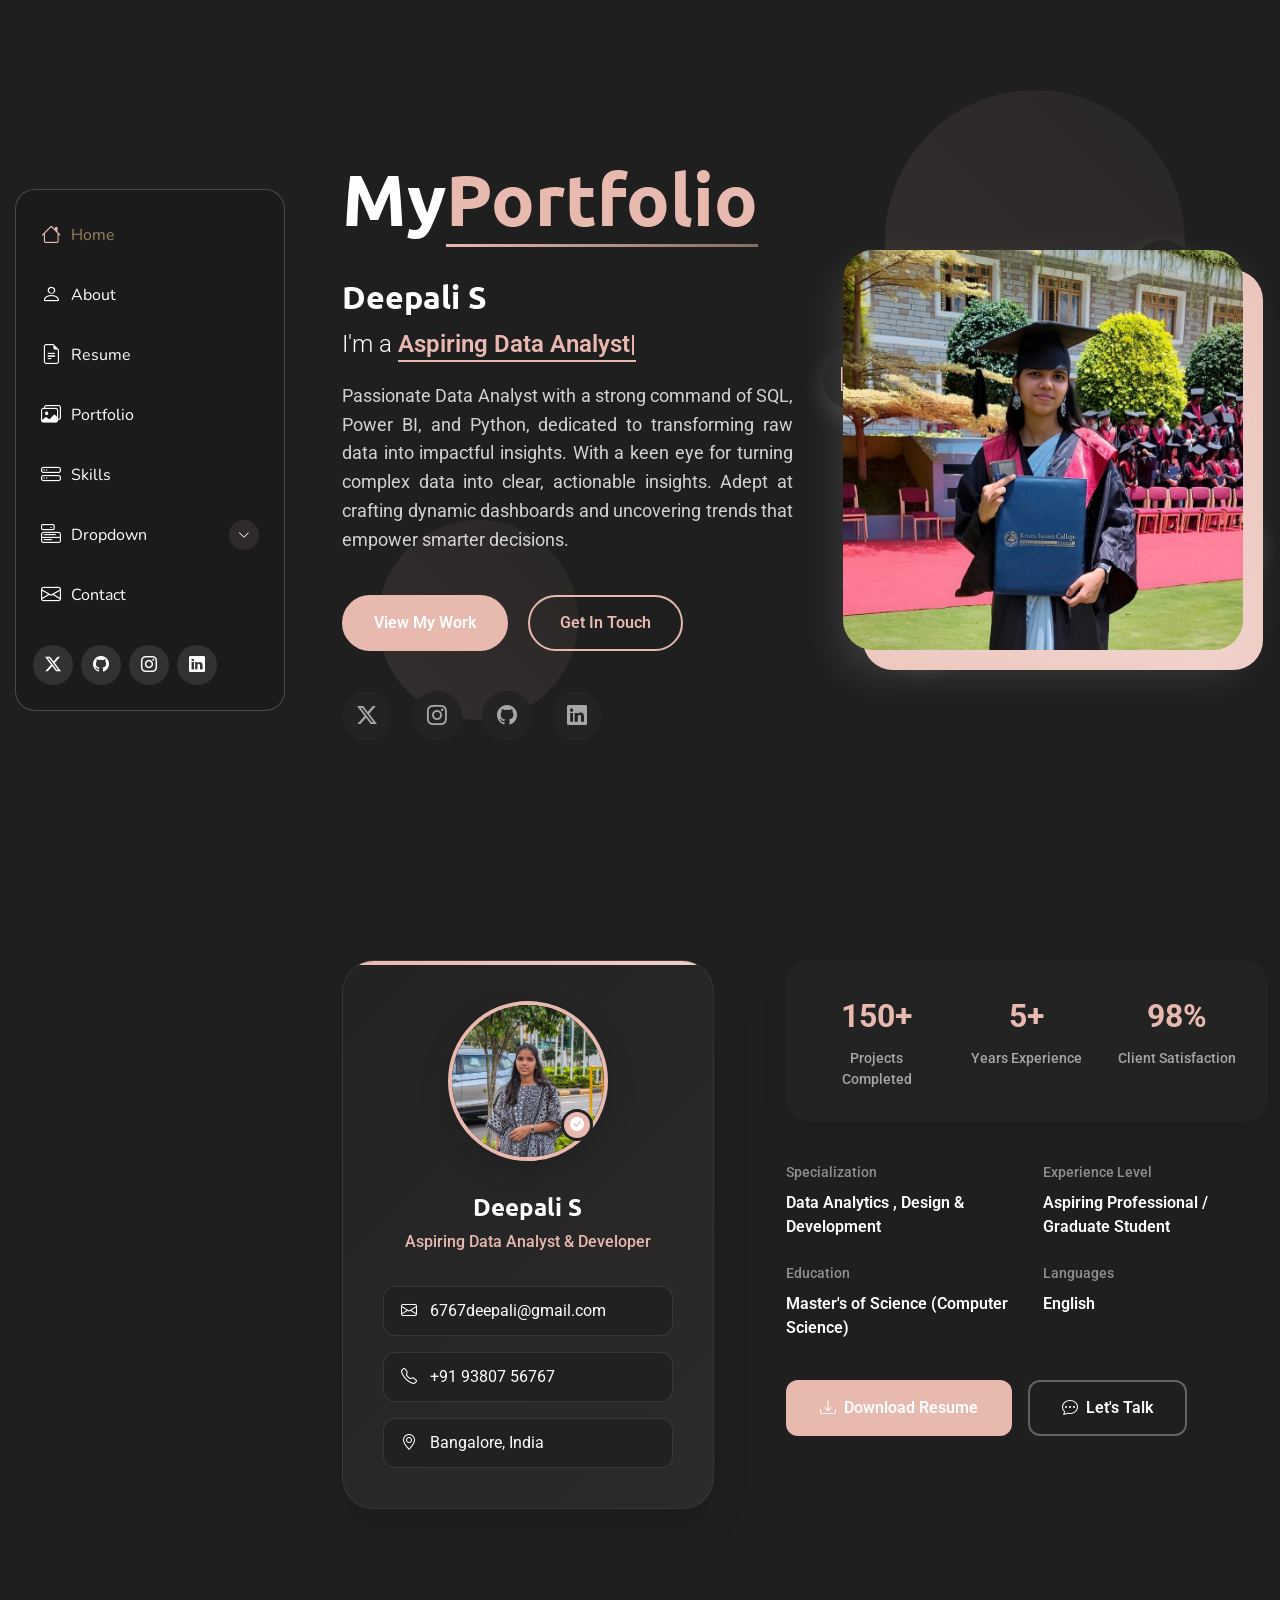
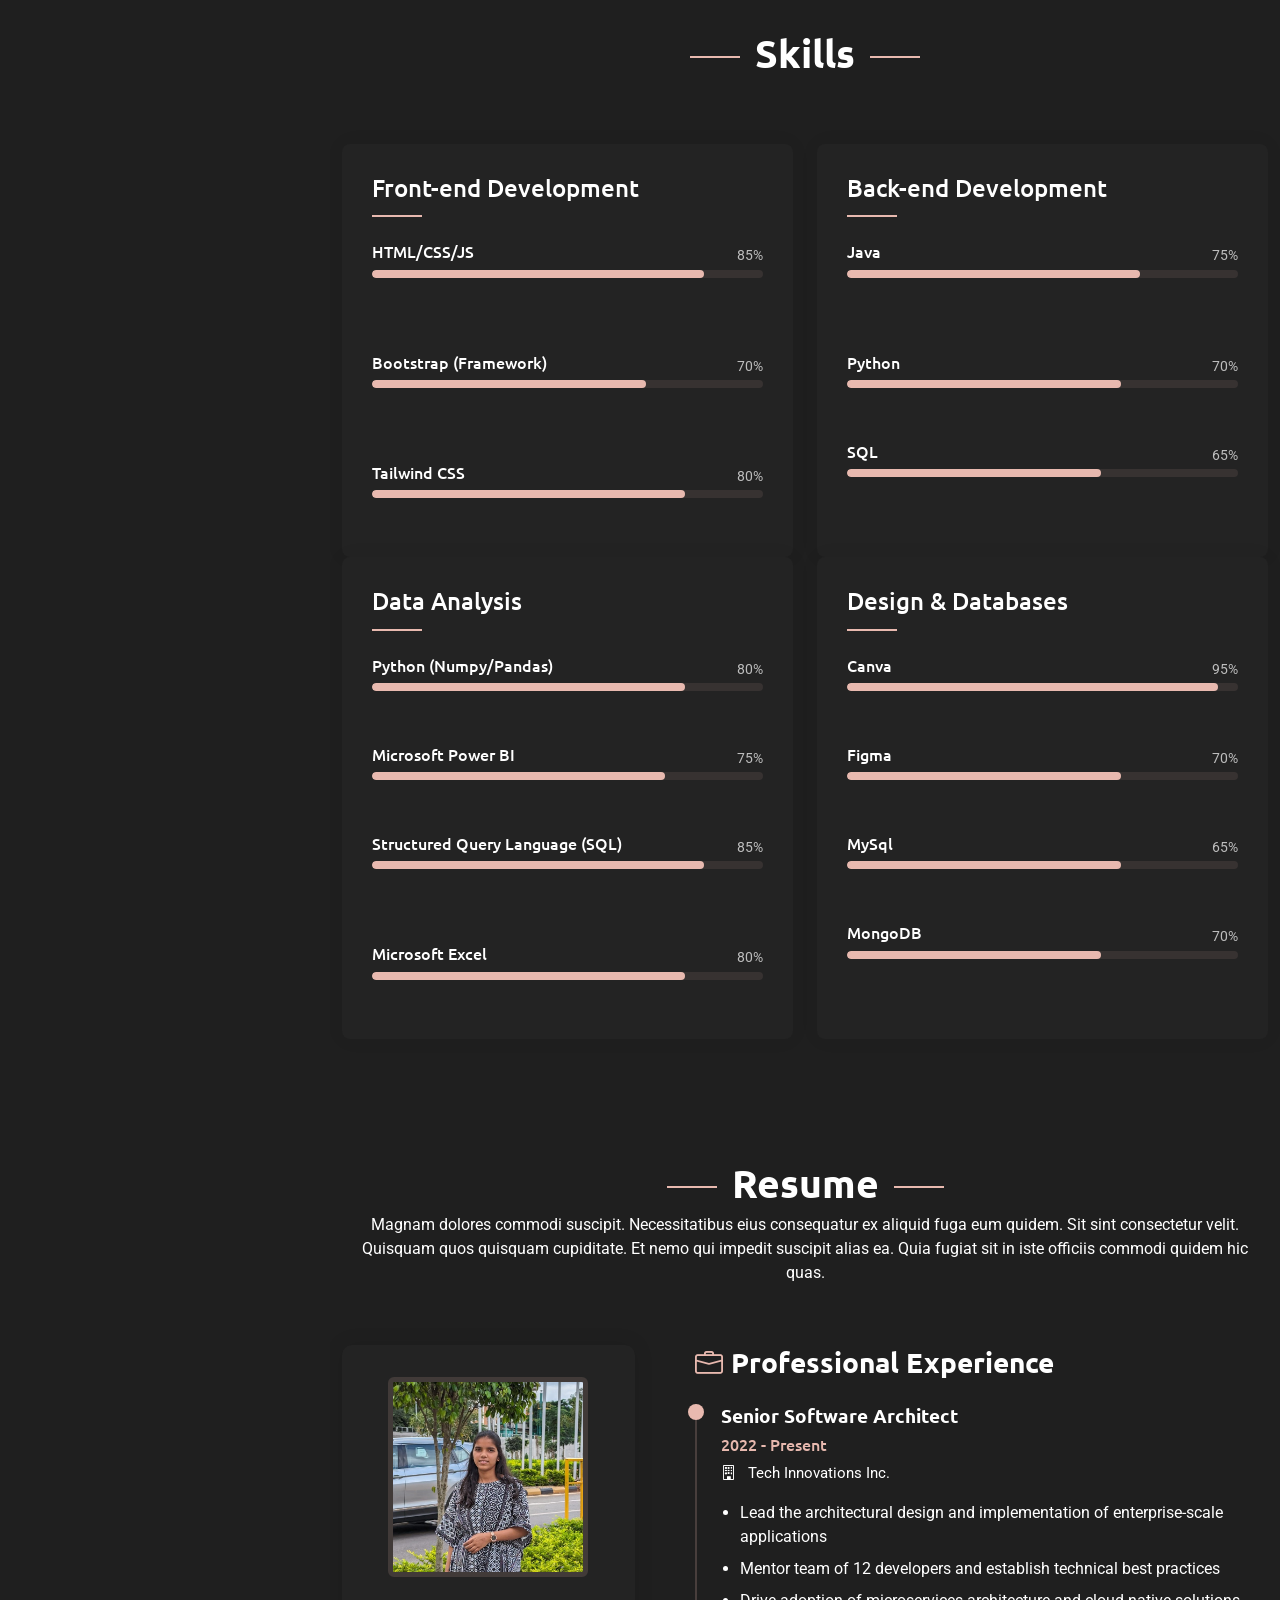
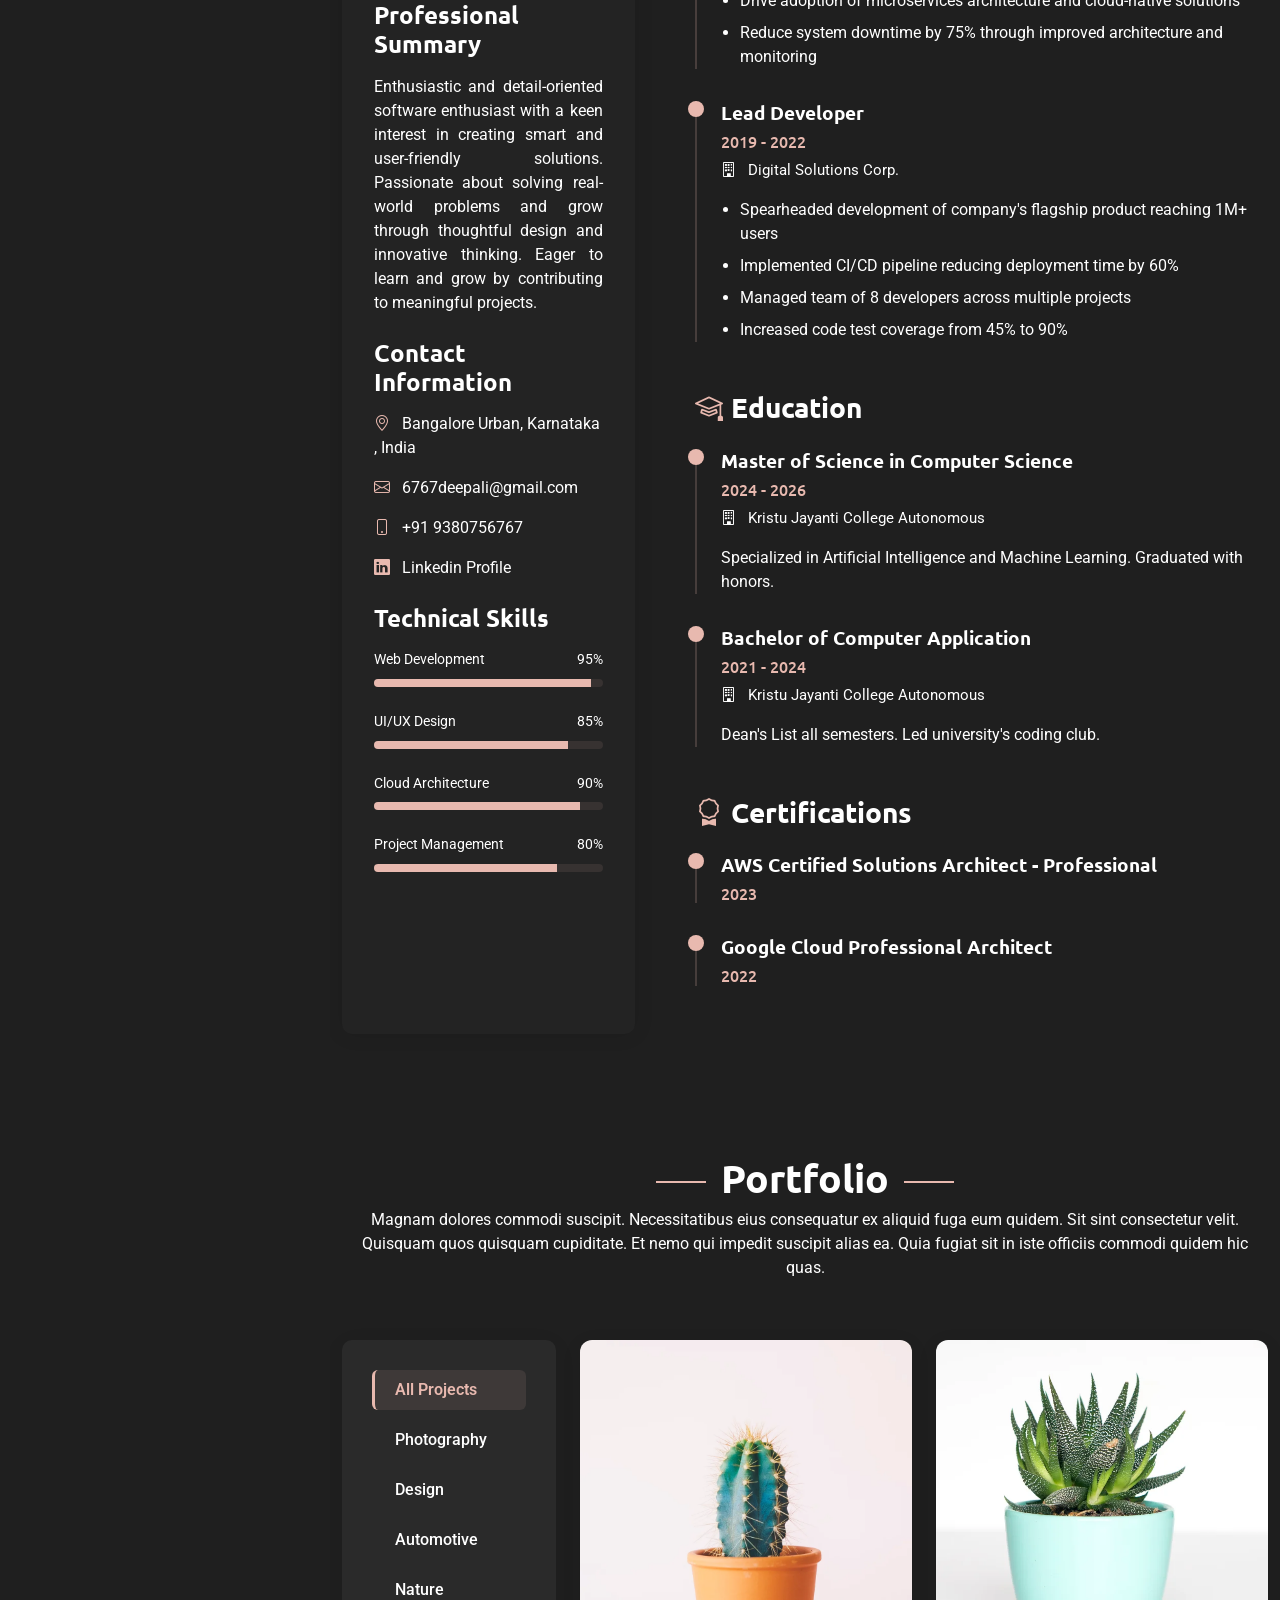
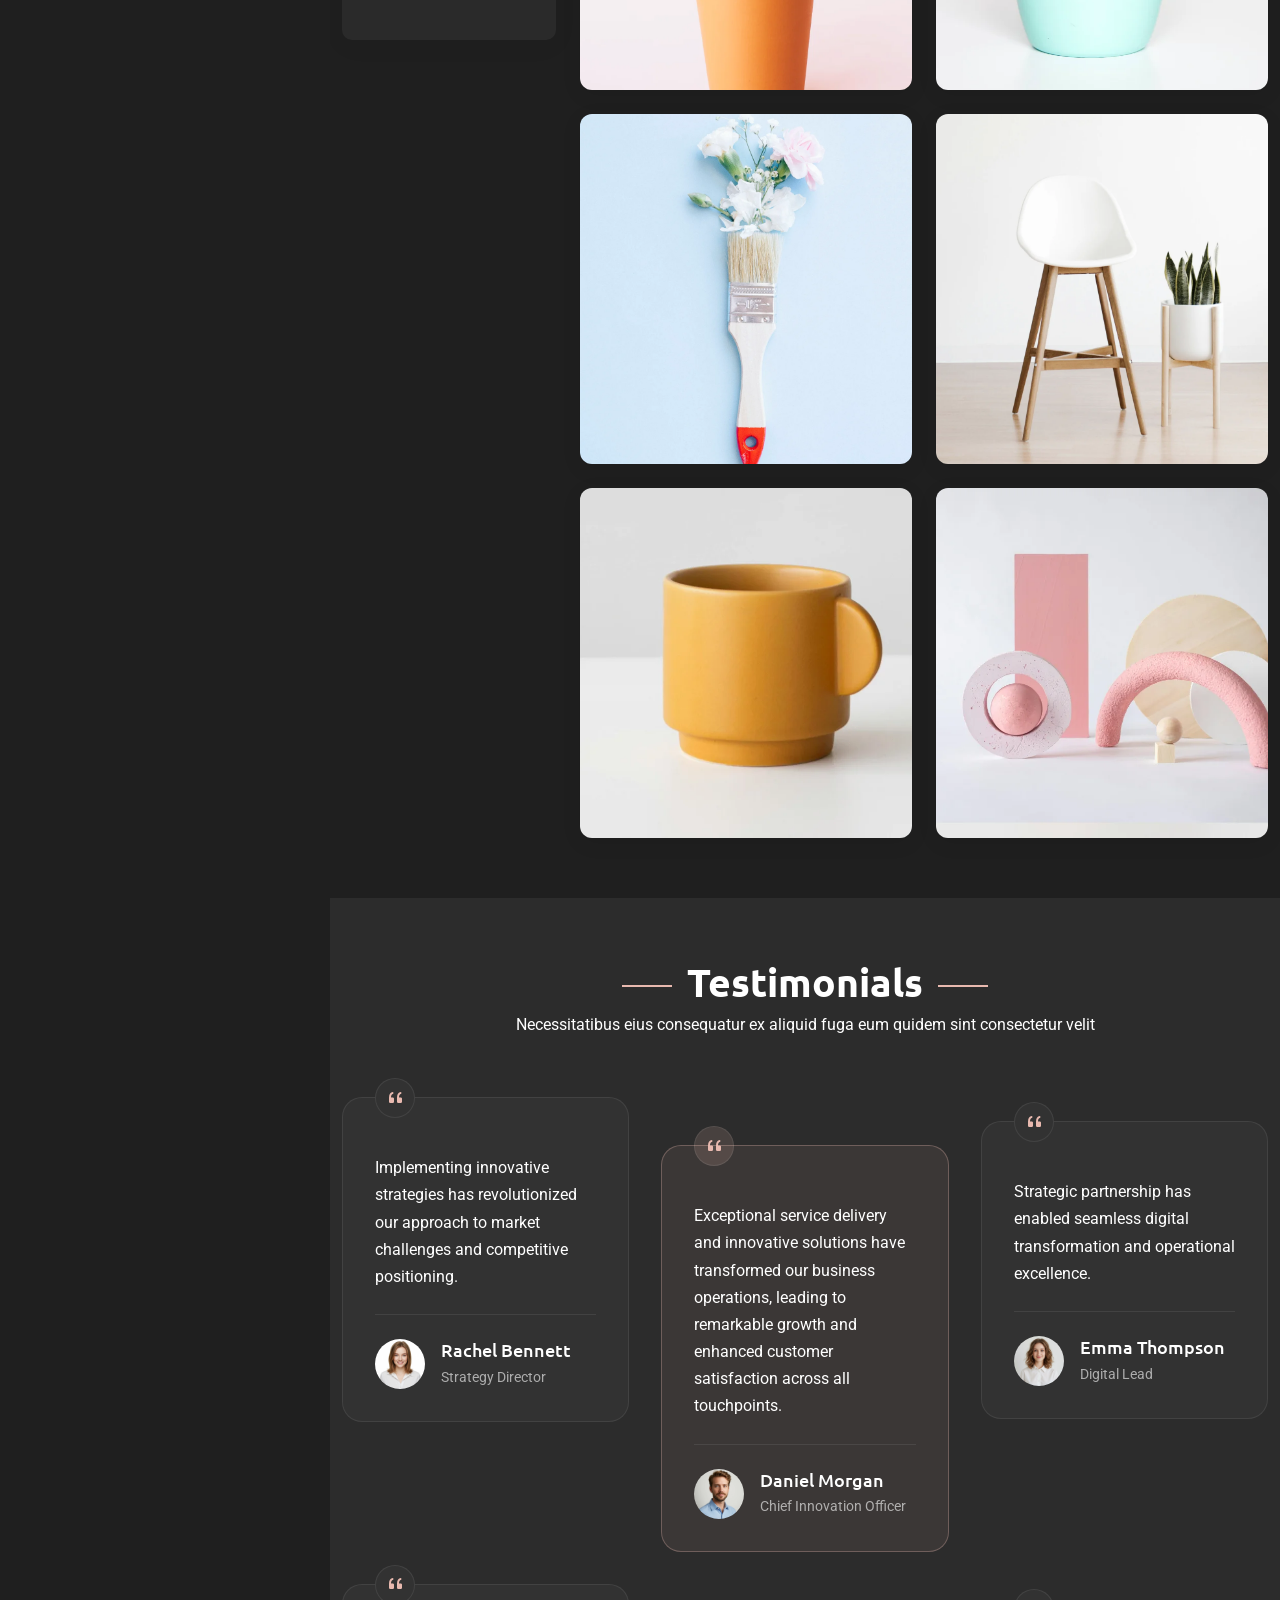
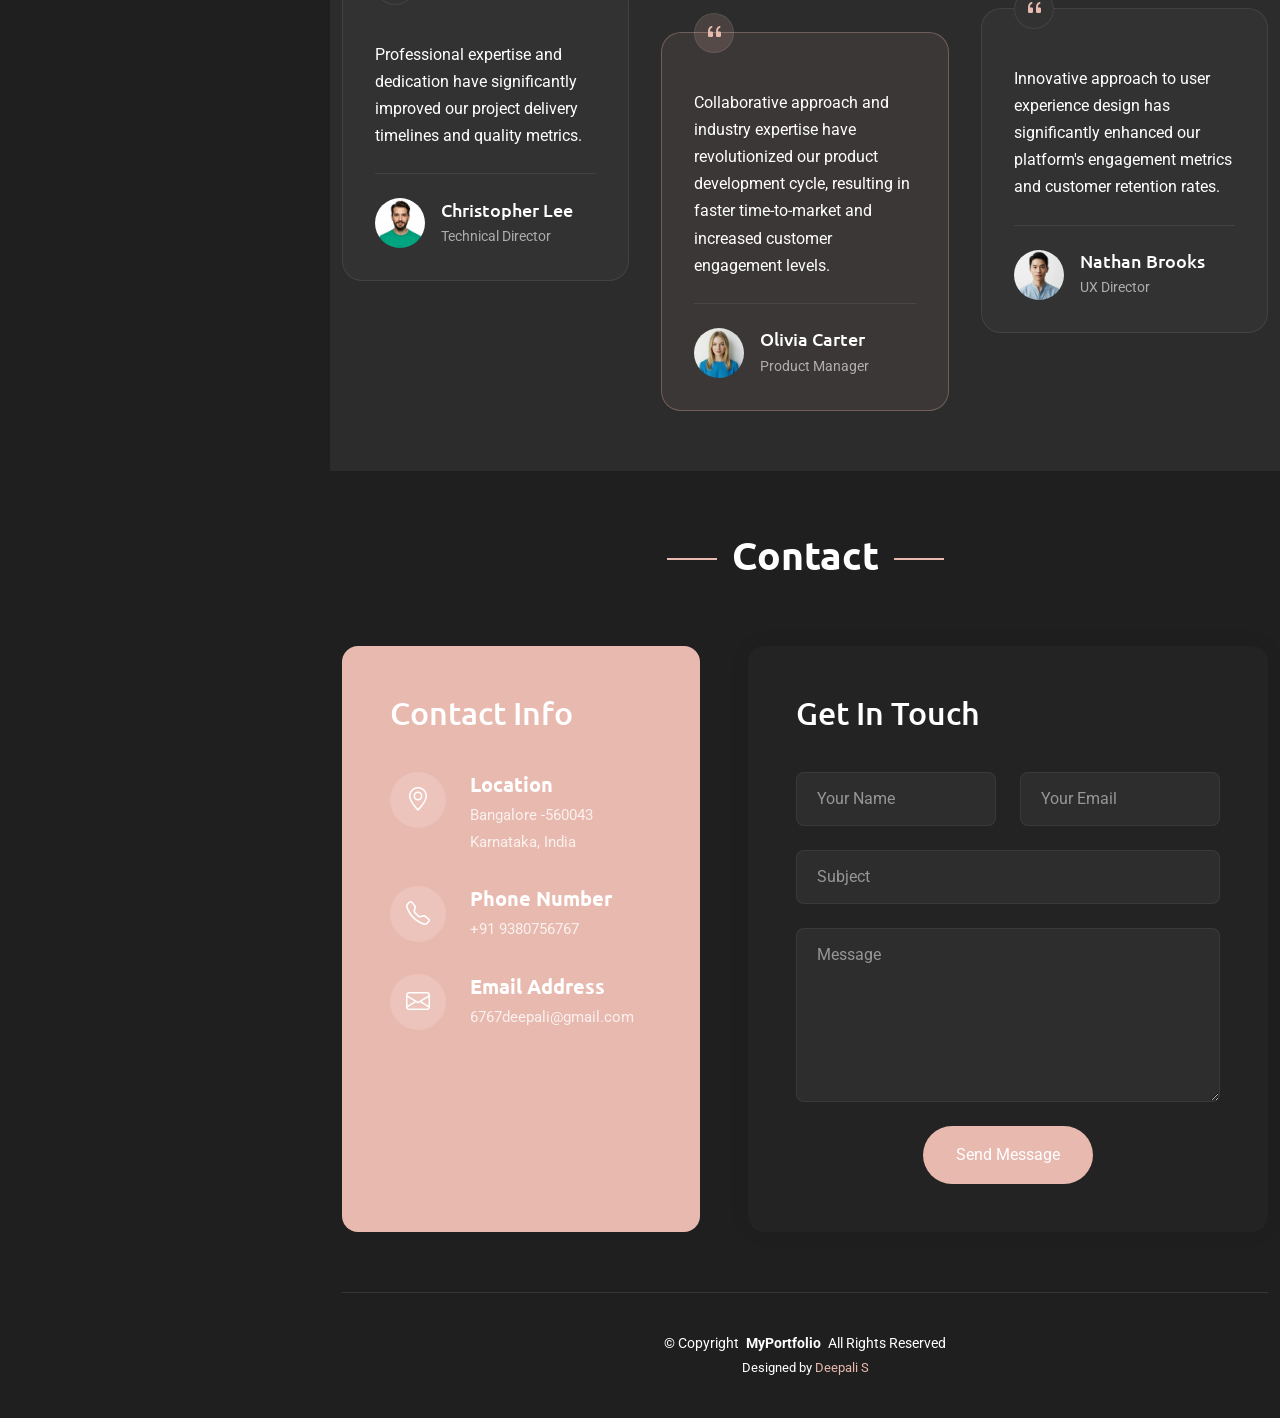
==== index.html @ 9cfb7df3 "add" ====
<!DOCTYPE html>
<html lang="en">

<head>
  <meta charset="utf-8">
  <meta content="width=device-width, initial-scale=1.0" name="viewport">
  <title>My-Portfolio</title>
  <meta name="description" content="">
  <meta name="keywords" content="">

  <!-- Favicons -->
  <link href="assets/img/favicon.png" rel="icon">
  <link href="assets/img/apple-touch-icon.png" rel="apple-touch-icon">

  <!-- Fonts -->
  <link href="https://fonts.googleapis.com" rel="preconnect">
  <link href="https://fonts.gstatic.com" rel="preconnect" crossorigin>
  <link href="https://fonts.googleapis.com/css2?family=Roboto:ital,wght@0,100;0,300;0,400;0,500;0,700;0,900;1,100;1,300;1,400;1,500;1,700;1,900&family=Ubuntu:ital,wght@0,300;0,400;0,500;0,700;1,300;1,400;1,500;1,700&family=Nunito:ital,wght@0,200;0,300;0,400;0,500;0,600;0,700;0,800;0,900;1,200;1,300;1,400;1,500;1,600;1,700;1,800;1,900&display=swap" rel="stylesheet">

  <!-- Vendor CSS Files -->
  <link href="assets/vendor/bootstrap/css/bootstrap.min.css" rel="stylesheet">
  <link href="assets/vendor/bootstrap-icons/bootstrap-icons.css" rel="stylesheet">
  <link href="assets/vendor/aos/aos.css" rel="stylesheet">
  <link href="assets/vendor/glightbox/css/glightbox.min.css" rel="stylesheet">
  <link href="assets/vendor/swiper/swiper-bundle.min.css" rel="stylesheet">

  <!-- Main CSS File -->
  <link href="assets/css/main.css" rel="stylesheet">

  <!-- =======================================================
  * Template Name: SnapFolio
  * Template URL: https://bootstrapmade.com/snapfolio-bootstrap-portfolio-template/
  * Updated: Jun 13 2025 with Bootstrap v5.3.6
  * Author: BootstrapMade.com
  * License: https://bootstrapmade.com/license/
  ======================================================== -->
</head>

<body class="index-page">

  <header id="header" class="header dark-background d-flex flex-column justify-content-center">
    <i class="header-toggle d-xl-none bi bi-list"></i>

    <div class="header-container d-flex flex-column align-items-start">
      <nav id="navmenu" class="navmenu">
        <ul>
          <li><a href="#hero" class="active"><i class="bi bi-house navicon"></i>Home</a></li>
          <li><a href="#about"><i class="bi bi-person navicon"></i> About</a></li>
          <li><a href="#resume"><i class="bi bi-file-earmark-text navicon"></i> Resume</a></li>
          <li><a href="#portfolio"><i class="bi bi-images navicon"></i> Portfolio</a></li>
          <li><a href="#skills"><i class="bi bi-hdd-stack navicon"></i> Skills</a></li>
          <li class="dropdown"><a href="#"><i class="bi bi-menu-button navicon"></i> <span>Dropdown</span> <i class="bi bi-chevron-down toggle-dropdown"></i></a>
            <ul>
              <li><a href="#">Dropdown 1</a></li>
              <li class="dropdown"><a href="#"><span>Deep Dropdown</span> <i class="bi bi-chevron-down toggle-dropdown"></i></a>
                <ul>
                  <li><a href="#">Deep Dropdown 1</a></li>
                  <li><a href="#">Deep Dropdown 2</a></li>
                  <li><a href="#">Deep Dropdown 3</a></li>
                  <li><a href="#">Deep Dropdown 4</a></li>
                  <li><a href="#">Deep Dropdown 5</a></li>
                </ul>
              </li>
              <li><a href="#">Dropdown 2</a></li>
              <li><a href="#">Dropdown 3</a></li>
              <li><a href="#">Dropdown 4</a></li>
            </ul>
          </li>
          <li><a href="#contact"><i class="bi bi-envelope navicon"></i> Contact</a></li>
        </ul>
      </nav>

      <div class="social-links text-center">
        <a href="https://x.com/Deepa218878745?t=8wn1G0HInYg3TPsV9mpWaw&s=09"><i class="bi bi-twitter-x"></i></a>
        <a href="https://github.com/Deepali949593"><i class="bi bi-github"></i></a>
        <a href="https://www.instagram.com/_deepali25_/?igsh=MTNoZnQ5ZDhnbW82dg%3D%3D#"><i class="bi bi-instagram"></i></a>
        <a href="https://www.linkedin.com/in/deepali-s-273997238?utm_source=share&utm_campaign=share_via&utm_content=profile&utm_medium=android_app"><i class="bi bi-linkedin"></i></a>


      </div>

    </div>

  </header>

  <main class="main">

    <!-- Hero Section -->
    <section id="hero" class="hero section">

      <div class="background-elements">
        <div class="bg-circle circle-1"></div>
        <div class="bg-circle circle-2"></div>
      </div>

      <div class="hero-content">

        <div class="container">
          <div class="row align-items-center">

            <div class="col-lg-6" data-aos="fade-right" data-aos-delay="100">
              <div class="hero-text">
                <h1>My<span class="accent-text">Portfolio</span></h1><br>
                <h2>Deepali S</h2>
                <p class="lead">I'm a <span class="typed" data-typed-items="Aspiring Data Analyst, Designer, Python Developer, Developer"></span></p>
                <p class="description"  style="text-align: justify;">Passionate Data Analyst with a strong command of SQL, Power BI, and Python, dedicated to transforming raw data
                  into impactful insights. With a keen eye for turning complex data into clear, actionable insights.
                  Adept at crafting dynamic dashboards and uncovering trends that empower smarter decisions.</p>

                <div class="hero-actions">
                  <a href="#portfolio" class="btn btn-primary">View My Work</a>
                  <a href="#contact" class="btn btn-outline">Get In Touch</a>
                </div>

                <div class="social-links">
                  <a href="https://x.com/Deepa218878745?t=8wn1G0HInYg3TPsV9mpWaw&s=09"><i class="bi bi-twitter-x"></i></a>
                  <a href="https://www.instagram.com/_deepali25_/?igsh=MTNoZnQ5ZDhnbW82dg%3D%3D#"><i class="bi bi-instagram"></i></a>
                  <a href="https://github.com/Deepali949593"><i class="bi bi-github"></i></a>
                  <a href="https://www.linkedin.com/in/deepali-s-273997238?utm_source=share&utm_campaign=share_via&utm_content=profile&utm_medium=android_app"><i class="bi bi-linkedin"></i></a>
                </div>
              </div>
            </div>

            <div class="col-lg-6" data-aos="fade-left" data-aos-delay="200">
              <div class="hero-visual">
                <div class="profile-container">
                  <div class="profile-background"></div>
                  <img src="assets/img/profile/profile-2.jpg" alt="Alexander Chen" class="profile-image">
                  <div class="floating-elements">
                    <div class="floating-icon icon-1"><i class="bi bi-palette"></i></div>
                    <div class="floating-icon icon-2"><i class="bi bi-code-slash"></i></div>
                    <div class="floating-icon icon-3"><i class="bi bi-lightbulb"></i></div>
                    <div class="floating-icon icon-4"><i class="bi bi-graph-up"></i></div>
                  </div>
                </div>
              </div>
            </div>

          </div>
        </div>
      </div>

    </section><!-- /Hero Section -->

    <!-- About Section -->
    <section id="about" class="about section">

      <div class="container" data-aos="fade-up" data-aos-delay="100">

        <div class="row">
          <div class="col-lg-5" data-aos="zoom-in" data-aos-delay="200">
            <div class="profile-card">
              <div class="profile-header">
                <div class="profile-image">
                  <img src="assets/img/profile/profile-square-3.jpg" alt="Profile Image" class="img-fluid">
                </div>
                <div class="profile-badge">
                  <i class="bi bi-check-circle-fill"></i>
                </div>
              </div>

              <div class="profile-content">
                <h3>Deepali S</h3>
                <p class="profession">Aspiring Data Analyst &amp; Developer</p>

                <div class="contact-links">
                  <a href="mailto:6767deepali@gmail.com" class="contact-item">
                    <i class="bi bi-envelope"></i>
                    6767deepali@gmail.com
                  </a>
                  <a href="tel:+919380756767" class="contact-item">
                    <i class="bi bi-telephone"></i>
                    +91 93807 56767
                  </a>
                  <a href="#" class="contact-item">
                    <i class="bi bi-geo-alt"></i>
                    Bangalore, India
                  </a>
                </div>
              </div>
            </div>
          </div>

          <div class="col-lg-7" data-aos="fade-left" data-aos-delay="300">
            <div class="about-content">
<!--              <div class="section-header">-->
<!--                <span class="badge-text">Get to Know Me</span>-->
<!--                <h2>Passionate About Creating Digital Experiences</h2>-->
<!--              </div>-->

<!--              <div class="description">-->
<!--                <p>Sed ut perspiciatis unde omnis iste natus error sit voluptatem accusantium doloremque laudantium, totam rem aperiam, eaque ipsa quae ab illo inventore veritatis et quasi architecto beatae vitae dicta sunt explicabo.</p>-->

<!--                <p>Ut enim ad minima veniam, quis nostrum exercitationem ullam corporis suscipit laboriosam, nisi ut aliquid ex ea commodi consequatur.</p>-->
<!--              </div>-->

              <div class="stats-grid">
                <div class="stat-item">
                  <div class="stat-number">150+</div>
                  <div class="stat-label">Projects Completed</div>
                </div>
                <div class="stat-item">
                  <div class="stat-number">5+</div>
                  <div class="stat-label">Years Experience</div>
                </div>
                <div class="stat-item">
                  <div class="stat-number">98%</div>
                  <div class="stat-label">Client Satisfaction</div>
                </div>
              </div>

              <div class="details-grid">
                <div class="detail-row">
                  <div class="detail-item">
                    <span class="detail-label">Specialization</span>
                    <span class="detail-value">Data Analytics , Design  &amp; Development</span>
                  </div>
                  <div class="detail-item">
                    <span class="detail-label">Experience Level</span>
                    <span class="detail-value">Aspiring Professional / Graduate Student</span>
                  </div>
                </div>
                <div class="detail-row">
                  <div class="detail-item">
                    <span class="detail-label">Education</span>
                    <span class="detail-value">Master's of Science (Computer Science)</span>
                  </div>
                  <div class="detail-item">
                    <span class="detail-label">Languages</span>
                    <span class="detail-value">English </span>
                  </div>
                </div>
              </div>

              <div class="cta-section">
                <a href="assets/img/Deepali_Resume.pdf" class="btn btn-primary" download>
                  <i class="bi bi-download"></i>
                  Download Resume
                </a>
                <a href="#contact" class="btn btn-outline">
                  <i class="bi bi-chat-dots"></i>
                  Let's Talk
                </a>
              </div>
            </div>
          </div>
        </div>

      </div>

    </section><!-- /About Section -->

    <!-- Stats Section -->
<!--    <section id="stats" class="stats section light-background">-->

<!--      <div class="container" data-aos="fade-up" data-aos-delay="100">-->

<!--        <div class="row justify-content-center">-->
<!--          <div class="col-lg-10">-->
<!--            <div class="stats-wrapper">-->
<!--              <div class="stats-item" data-aos="zoom-in" data-aos-delay="150">-->
<!--                <div class="icon-wrapper">-->
<!--                  <i class="bi bi-emoji-smile"></i>-->
<!--                </div>-->
<!--                <span data-purecounter-start="0" data-purecounter-end="232" data-purecounter-duration="1" class="purecounter"></span>-->
<!--                <p>Happy Clients</p>-->
<!--              </div>&lt;!&ndash; End Stats Item &ndash;&gt;-->

<!--              <div class="stats-item" data-aos="zoom-in" data-aos-delay="200">-->
<!--                <div class="icon-wrapper">-->
<!--                  <i class="bi bi-journal-richtext"></i>-->
<!--                </div>-->
<!--                <span data-purecounter-start="0" data-purecounter-end="521" data-purecounter-duration="1" class="purecounter"></span>-->
<!--                <p>Projects</p>-->
<!--              </div>&lt;!&ndash; End Stats Item &ndash;&gt;-->

<!--              <div class="stats-item" data-aos="zoom-in" data-aos-delay="250">-->
<!--                <div class="icon-wrapper">-->
<!--                  <i class="bi bi-headset"></i>-->
<!--                </div>-->
<!--                <span data-purecounter-start="0" data-purecounter-end="1463" data-purecounter-duration="1" class="purecounter"></span>-->
<!--                <p>Hours Of Support</p>-->
<!--              </div>&lt;!&ndash; End Stats Item &ndash;&gt;-->

<!--              <div class="stats-item" data-aos="zoom-in" data-aos-delay="300">-->
<!--                <div class="icon-wrapper">-->
<!--                  <i class="bi bi-people"></i>-->
<!--                </div>-->
<!--                <span data-purecounter-start="0" data-purecounter-end="15" data-purecounter-duration="1" class="purecounter"></span>-->
<!--                <p>Hard Workers</p>-->
<!--              </div>&lt;!&ndash; End Stats Item &ndash;&gt;-->
<!--            </div>-->
<!--          </div>-->
<!--        </div>-->

<!--      </div>-->

<!--    </section>&lt;!&ndash; /Stats Section &ndash;&gt;-->

    <!-- Skills Section -->
    <section id="skills" class="skills section">

      <!-- Section Title -->
      <div class="container section-title" data-aos="fade-up">
        <h2>Skills</h2>
<!--        <p>Necessitatibus eius consequatur ex aliquid fuga eum quidem sint consectetur velit</p>-->
      </div><!-- End Section Title -->

      <div class="container" data-aos="fade-up" data-aos-delay="100">

        <div class="row">
          <div class="col-lg-6">
            <div class="skills-category" data-aos="fade-up" data-aos-delay="200">
              <h3>Front-end Development</h3>
              <div class="skills-animation">
                <div class="skill-item">
                  <div class="d-flex justify-content-between align-items-center">
                    <h4>HTML/CSS/JS</h4>
                    <span class="skill-percentage">85%</span>
                  </div>
                  <div class="progress">
                    <div class="progress-bar" role="progressbar" aria-valuenow="85" aria-valuemin="0" aria-valuemax="100"></div>
                  </div>
                  <div class="skill-tooltip">Intermediate level knowledge of HTML5 ,CSS3 and JS techniques</div>
                </div>

                <div class="skill-item">
                  <div class="d-flex justify-content-between align-items-center">
                    <h4>Bootstrap (Framework)</h4>
                    <span class="skill-percentage">70%</span>
                  </div>
                  <div class="progress">
                    <div class="progress-bar" role="progressbar" aria-valuenow="70" aria-valuemin="0" aria-valuemax="100"></div>
                  </div>
                  <div class="skill-tooltip">Strong proficiency in ES6+, DOM manipulation, and modern frameworks</div>
                </div>

                <div class="skill-item">
                  <div class="d-flex justify-content-between align-items-center">
                    <h4>Tailwind CSS</h4>
                    <span class="skill-percentage">80%</span>
                  </div>
                  <div class="progress">
                    <div class="progress-bar" role="progressbar" aria-valuenow="80" aria-valuemin="0" aria-valuemax="100"></div>
                  </div>
                  <div class="skill-tooltip">Utility-first CSS framework for fast and responsive UI design.</div>
                </div>
              </div>
            </div><!-- End Frontend Skills -->
          </div>

          <div class="col-lg-6">
            <div class="skills-category" data-aos="fade-up" data-aos-delay="300">
              <h3>Back-end Development</h3>
              <div class="skills-animation">
                <div class="skill-item">
                  <div class="d-flex justify-content-between align-items-center">
                    <h4>Java</h4>
                    <span class="skill-percentage">75%</span>
                  </div>
                  <div class="progress">
                    <div class="progress-bar" role="progressbar" aria-valuenow="75" aria-valuemin="0" aria-valuemax="100"></div>
                  </div>
                  <div class="skill-tooltip"> Develop robust applications with OOP principles and backend logic.</div>
                </div>

                <div class="skill-item">
                  <div class="d-flex justify-content-between align-items-center">
                    <h4>Python</h4>
                    <span class="skill-percentage">70%</span>
                  </div>
                  <div class="progress">
                    <div class="progress-bar" role="progressbar" aria-valuenow="70" aria-valuemin="0" aria-valuemax="100"></div>
                  </div>
                  <div class="skill-tooltip">Python development with Django and data analysis tools</div>
                </div>

                <div class="skill-item">
                  <div class="d-flex justify-content-between align-items-center">
                    <h4>SQL</h4>
                    <span class="skill-percentage">65%</span>
                  </div>
                  <div class="progress">
                    <div class="progress-bar" role="progressbar" aria-valuenow="65" aria-valuemin="0" aria-valuemax="100"></div>
                  </div>
                  <div class="skill-tooltip">Database design, optimization, and complex queries</div>
                </div>
              </div>
            </div><!-- End Backend Skills -->


          </div>
        </div>

      </div>


      <div class="container" data-aos="fade-up" data-aos-delay="100">

        <div class="row">
          <div class="col-lg-6">
            <div class="skills-category" data-aos="fade-up" data-aos-delay="200">
              <h3>Data Analysis</h3>
              <div class="skills-animation">
                <div class="skill-item">
                  <div class="d-flex justify-content-between align-items-center">
                    <h4>Python (Numpy/Pandas)</h4>
                    <span class="skill-percentage">80%</span>
                  </div>
                  <div class="progress">
                    <div class="progress-bar" role="progressbar" aria-valuenow="80" aria-valuemin="0" aria-valuemax="100"></div>
                  </div>
                  <div class="skill-tooltip">Data Cleaning , transformation & Visualization</div>
                </div>

                <div class="skill-item">
                  <div class="d-flex justify-content-between align-items-center">
                    <h4>Microsoft Power BI</h4>
                    <span class="skill-percentage">75%</span>
                  </div>
                  <div class="progress">
                    <div class="progress-bar" role="progressbar" aria-valuenow="75" aria-valuemin="0" aria-valuemax="100"></div>
                  </div>
                  <div class="skill-tooltip">Interactive Dashboards & KPI's</div>
                </div>

                <div class="skill-item">
                  <div class="d-flex justify-content-between align-items-center">
                    <h4>Structured Query Language (SQL) </h4>
                    <span class="skill-percentage">85%</span>
                  </div>
                  <div class="progress">
                    <div class="progress-bar" role="progressbar" aria-valuenow="85" aria-valuemin="0" aria-valuemax="100"></div>
                  </div>
                  <div class="skill-tooltip">Optimized SQL queries for data analysis, reporting, and database management.</div>
                </div>

                <div class="skill-item">
                  <div class="d-flex justify-content-between align-items-center">
                    <h4>Microsoft Excel </h4>
                    <span class="skill-percentage">80%</span>
                  </div>
                  <div class="progress">
                    <div class="progress-bar" role="progressbar" aria-valuenow="80" aria-valuemin="0" aria-valuemax="100"></div>
                  </div>
                  <div class="skill-tooltip">Pivot tables,Power Query, lookups & DB Connections</div>
                </div>
              </div>
            </div><!-- End Data Analysis Skills -->
          </div>

          <div class="col-lg-6">
            <div class="skills-category" data-aos="fade-up" data-aos-delay="300">
              <h3>Design & Databases </h3>
              <div class="skills-animation">
                <div class="skill-item">
                  <div class="d-flex justify-content-between align-items-center">
                    <h4>Canva</h4>
                    <span class="skill-percentage">95%</span>
                  </div>
                  <div class="progress">
                    <div class="progress-bar" role="progressbar" aria-valuenow="95" aria-valuemin="0" aria-valuemax="100"></div>
                  </div>
                  <div class="skill-tooltip">Creative designs, Logo's , Posters and Portfolio's</div>
                </div>

                <div class="skill-item">
                  <div class="d-flex justify-content-between align-items-center">
                    <h4>Figma</h4>
                    <span class="skill-percentage">70%</span>
                  </div>
                  <div class="progress">
                    <div class="progress-bar" role="progressbar" aria-valuenow="70" aria-valuemin="0" aria-valuemax="100"></div>
                  </div>
                  <div class="skill-tooltip">UI/UX wireframing, prototyping & collaborative design</div>
                </div>

                <div class="skill-item">
                  <div class="d-flex justify-content-between align-items-center">
                    <h4>MySql</h4>
                    <span class="skill-percentage">65%</span>
                  </div>
                  <div class="progress">
                    <div class="progress-bar" role="progressbar" aria-valuenow="70" aria-valuemin="0" aria-valuemax="100"></div>
                  </div>
                  <div class="skill-tooltip">Relational database queries, joins, and schema design</div>
                </div>

                <div class="skill-item">
                  <div class="d-flex justify-content-between align-items-center">
                    <h4>MongoDB</h4>
                    <span class="skill-percentage">70%</span>
                  </div>
                  <div class="progress">
                    <div class="progress-bar" role="progressbar" aria-valuenow="65" aria-valuemin="0" aria-valuemax="100"></div>
                  </div>
                  <div class="skill-tooltip">NoSQL document-based modeling and CRUD operations</div>
                </div>
              </div>
            </div><!-- End Design and Databases -->


          </div>
        </div>

      </div>

    </section><!-- /Skills Section -->

    <!-- Resume Section -->
    <section id="resume" class="resume section">

      <!-- Section Title -->
      <div class="container section-title" data-aos="fade-up">
        <h2>Resume</h2>
        <p>Magnam dolores commodi suscipit. Necessitatibus eius consequatur ex aliquid fuga eum quidem. Sit sint consectetur velit. Quisquam quos quisquam cupiditate. Et nemo qui impedit suscipit alias ea. Quia fugiat sit in iste officiis commodi quidem hic quas.</p>
      </div><!-- End Section Title -->

      <div class="container" data-aos="fade-up" data-aos-delay="100">

        <div class="row gy-4">
          <!-- Left column with summary and contact -->
          <div class="col-lg-4">
            <div class="resume-side" data-aos="fade-right" data-aos-delay="100">
              <div class="profile-img mb-4">
                <img src="assets/img/profile/profile-square-3.jpg" alt="Profile" class="img-fluid rounded">
              </div>

              <h3>Professional Summary</h3>
              <p  style="text-align: justify;">Enthusiastic and detail-oriented software enthusiast with a keen interest in creating smart and user-friendly solutions. Passionate about solving real-world problems and grow through thoughtful design and innovative thinking. Eager to learn and grow by contributing to meaningful projects.
              </p>

              <h3 class="mt-4">Contact Information</h3>
              <ul class="contact-info list-unstyled">
                <li><i class="bi bi-geo-alt"></i> Bangalore Urban, Karnataka , India</li>
                <li><i class="bi bi-envelope"></i> 6767deepali@gmail.com</li>
                <li><i class="bi bi-phone"></i> +91 9380756767</li>
                <li><i class="bi bi-linkedin"></i> <a href="https://www.linkedin.com/in/deepali-s-273997238?utm_source=share&utm_campaign=share_via&utm_content=profile&utm_medium=android_app" style="color: white;">Linkedin Profile</a>
                  </li>
              </ul>

              <div class="skills-animation mt-4">
                <h3>Technical Skills</h3>
                <div class="skill-item">
                  <div class="d-flex justify-content-between">
                    <span>Web Development</span>
                    <span>95%</span>
                  </div>
                  <div class="progress">
                    <div class="progress-bar" role="progressbar" aria-valuenow="95" aria-valuemin="0" aria-valuemax="100"></div>
                  </div>
                </div>

                <div class="skill-item">
                  <div class="d-flex justify-content-between">
                    <span>UI/UX Design</span>
                    <span>85%</span>
                  </div>
                  <div class="progress">
                    <div class="progress-bar" role="progressbar" aria-valuenow="85" aria-valuemin="0" aria-valuemax="100"></div>
                  </div>
                </div>

                <div class="skill-item">
                  <div class="d-flex justify-content-between">
                    <span>Cloud Architecture</span>
                    <span>90%</span>
                  </div>
                  <div class="progress">
                    <div class="progress-bar" role="progressbar" aria-valuenow="90" aria-valuemin="0" aria-valuemax="100"></div>
                  </div>
                </div>

                <div class="skill-item">
                  <div class="d-flex justify-content-between">
                    <span>Project Management</span>
                    <span>80%</span>
                  </div>
                  <div class="progress">
                    <div class="progress-bar" role="progressbar" aria-valuenow="80" aria-valuemin="0" aria-valuemax="100"></div>
                  </div>
                </div>
              </div>
            </div>
          </div>

          <!-- Right column with experience and education -->
          <div class="col-lg-8 ps-4 ps-lg-5">
            <!-- Experience Section -->
            <div class="resume-section" data-aos="fade-up">
              <h3><i class="bi bi-briefcase me-2"></i>Professional Experience</h3>

              <div class="resume-item">
                <h4>Senior Software Architect</h4>
                <h5>2022 - Present</h5>
                <p class="company"><i class="bi bi-building"></i> Tech Innovations Inc.</p>
                <ul>
                  <li>Lead the architectural design and implementation of enterprise-scale applications</li>
                  <li>Mentor team of 12 developers and establish technical best practices</li>
                  <li>Drive adoption of microservices architecture and cloud-native solutions</li>
                  <li>Reduce system downtime by 75% through improved architecture and monitoring</li>
                </ul>
              </div>

              <div class="resume-item">
                <h4>Lead Developer</h4>
                <h5>2019 - 2022</h5>
                <p class="company"><i class="bi bi-building"></i> Digital Solutions Corp.</p>
                <ul>
                  <li>Spearheaded development of company's flagship product reaching 1M+ users</li>
                  <li>Implemented CI/CD pipeline reducing deployment time by 60%</li>
                  <li>Managed team of 8 developers across multiple projects</li>
                  <li>Increased code test coverage from 45% to 90%</li>
                </ul>
              </div>
            </div>

            <!-- Education Section -->
            <div class="resume-section" data-aos="fade-up" data-aos-delay="100">
              <h3><i class="bi bi-mortarboard me-2"></i>Education</h3>

              <div class="resume-item">
                <h4>Master of Science in Computer Science</h4>
                <h5>2024 - 2026</h5>
                <p class="company"><i class="bi bi-building"></i> Kristu Jayanti College Autonomous </p>
                <p>Specialized in Artificial Intelligence and Machine Learning. Graduated with honors.</p>
              </div>

              <div class="resume-item">
                <h4>Bachelor of Computer Application</h4>
                <h5>2021 - 2024</h5>
                <p class="company"><i class="bi bi-building"></i> Kristu Jayanti College Autonomous</p>
                <p>Dean's List all semesters. Led university's coding club.</p>
              </div>
            </div>

            <!-- Certifications Section -->
            <div class="resume-section" data-aos="fade-up" data-aos-delay="200">
              <h3><i class="bi bi-award me-2"></i>Certifications</h3>

              <div class="resume-item">
                <h4>AWS Certified Solutions Architect - Professional</h4>
                <h5>2023</h5>
              </div>

              <div class="resume-item">
                <h4>Google Cloud Professional Architect</h4>
                <h5>2022</h5>
              </div>
            </div>
          </div>
        </div>

      </div>

    </section><!-- /Resume Section -->

    <!-- Portfolio Section -->
    <section id="portfolio" class="portfolio section">

      <!-- Section Title -->
      <div class="container section-title" data-aos="fade-up">
        <h2>Portfolio</h2>
        <p>Magnam dolores commodi suscipit. Necessitatibus eius consequatur ex aliquid fuga eum quidem. Sit sint consectetur velit. Quisquam quos quisquam cupiditate. Et nemo qui impedit suscipit alias ea. Quia fugiat sit in iste officiis commodi quidem hic quas.</p>
      </div><!-- End Section Title -->

      <div class="container" data-aos="fade-up" data-aos-delay="100">

        <div class="isotope-layout" data-default-filter="*" data-layout="masonry" data-sort="original-order">

          <div class="row">
            <div class="col-lg-3 filter-sidebar">
              <div class="filters-wrapper" data-aos="fade-right" data-aos-delay="150">
                <ul class="portfolio-filters isotope-filters">
                  <li data-filter="*" class="filter-active">All Projects</li>
                  <li data-filter=".filter-photography">Photography</li>
                  <li data-filter=".filter-design">Design</li>
                  <li data-filter=".filter-automotive">Automotive</li>
                  <li data-filter=".filter-nature">Nature</li>
                </ul>
              </div>
            </div>

            <div class="col-lg-9">
              <div class="row gy-4 portfolio-container isotope-container" data-aos="fade-up" data-aos-delay="200">

                <div class="col-lg-6 col-md-6 portfolio-item isotope-item filter-photography">
                  <div class="portfolio-wrap">
                    <img src="assets/img/portfolio/portfolio-portrait-1.webp" class="img-fluid" alt="Portfolio Image" loading="lazy">
                    <div class="portfolio-info">
                      <div class="content">
                        <span class="category">Photography</span>
                        <h4>Capturing Moments</h4>
                        <div class="portfolio-links">
                          <a href="assets/img/portfolio/portfolio-portrait-1.webp" class="glightbox" title="Capturing Moments"><i class="bi bi-plus-lg"></i></a>
                          <a href="html/portfolio-details.html" title="More Details"><i class="bi bi-arrow-right"></i></a>
                        </div>
                      </div>
                    </div>
                  </div>
                </div><!-- End Portfolio Item -->

                <div class="col-lg-6 col-md-6 portfolio-item isotope-item filter-design">
                  <div class="portfolio-wrap">
                    <img src="assets/img/portfolio/portfolio-2.webp" class="img-fluid" alt="Portfolio Image" loading="lazy">
                    <div class="portfolio-info">
                      <div class="content">
                        <span class="category">Web Design</span>
                        <h4>Woodcraft Design</h4>
                        <div class="portfolio-links">
                          <a href="assets/img/portfolio/portfolio-2.webp" class="glightbox" title="Woodcraft Design"><i class="bi bi-plus-lg"></i></a>
                          <a href="html/portfolio-details.html" title="More Details"><i class="bi bi-arrow-right"></i></a>
                        </div>
                      </div>
                    </div>
                  </div>
                </div><!-- End Portfolio Item -->

                <div class="col-lg-6 col-md-6 portfolio-item isotope-item filter-automotive">
                  <div class="portfolio-wrap">
                    <img src="assets/img/portfolio/portfolio-portrait-2.webp" class="img-fluid" alt="Portfolio Image" loading="lazy">
                    <div class="portfolio-info">
                      <div class="content">
                        <span class="category">Automotive</span>
                        <h4>Classic Beauty</h4>
                        <div class="portfolio-links">
                          <a href="assets/img/portfolio/portfolio-portrait-2.webp" class="glightbox" title="Classic Beauty"><i class="bi bi-plus-lg"></i></a>
                          <a href="html/portfolio-details.html" title="More Details"><i class="bi bi-arrow-right"></i></a>
                        </div>
                      </div>
                    </div>
                  </div>
                </div><!-- End Portfolio Item -->

                <div class="col-lg-6 col-md-6 portfolio-item isotope-item filter-nature">
                  <div class="portfolio-wrap">
                    <img src="assets/img/portfolio/portfolio-portrait-4.webp" class="img-fluid" alt="Portfolio Image" loading="lazy">
                    <div class="portfolio-info">
                      <div class="content">
                        <span class="category">Nature</span>
                        <h4>Natural Growth</h4>
                        <div class="portfolio-links">
                          <a href="assets/img/portfolio/portfolio-portrait-4.webp" class="glightbox" title="Natural Growth"><i class="bi bi-plus-lg"></i></a>
                          <a href="html/portfolio-details.html" title="More Details"><i class="bi bi-arrow-right"></i></a>
                        </div>
                      </div>
                    </div>
                  </div>
                </div><!-- End Portfolio Item -->

                <div class="col-lg-6 col-md-6 portfolio-item isotope-item filter-photography">
                  <div class="portfolio-wrap">
                    <img src="assets/img/portfolio/portfolio-5.webp" class="img-fluid" alt="Portfolio Image" loading="lazy">
                    <div class="portfolio-info">
                      <div class="content">
                        <span class="category">Photography</span>
                        <h4>Urban Stories</h4>
                        <div class="portfolio-links">
                          <a href="assets/img/portfolio/portfolio-5.webp" class="glightbox" title="Urban Stories"><i class="bi bi-plus-lg"></i></a>
                          <a href="html/portfolio-details.html" title="More Details"><i class="bi bi-arrow-right"></i></a>
                        </div>
                      </div>
                    </div>
                  </div>
                </div><!-- End Portfolio Item -->

                <div class="col-lg-6 col-md-6 portfolio-item isotope-item filter-design">
                  <div class="portfolio-wrap">
                    <img src="assets/img/portfolio/portfolio-6.webp" class="img-fluid" alt="Portfolio Image" loading="lazy">
                    <div class="portfolio-info">
                      <div class="content">
                        <span class="category">Web Design</span>
                        <h4>Digital Experience</h4>
                        <div class="portfolio-links">
                          <a href="assets/img/portfolio/portfolio-6.webp" class="glightbox" title="Digital Experience"><i class="bi bi-plus-lg"></i></a>
                          <a href="html/portfolio-details.html" title="More Details"><i class="bi bi-arrow-right"></i></a>
                        </div>
                      </div>
                    </div>
                  </div>
                </div><!-- End Portfolio Item -->

              </div><!-- End Portfolio Container -->
            </div>
          </div>

        </div>

      </div>

    </section><!-- /Portfolio Section -->

<!--    &lt;!&ndash; Services Section &ndash;&gt;-->
<!--    <section id="services" class="services section">-->

<!--      &lt;!&ndash; Section Title &ndash;&gt;-->
<!--      <div class="container section-title" data-aos="fade-up">-->
<!--        <h2>Services</h2>-->
<!--        <p>Necessitatibus eius consequatur ex aliquid fuga eum quidem sint consectetur velit</p>-->
<!--      </div>&lt;!&ndash; End Section Title &ndash;&gt;-->

<!--      <div class="container" data-aos="fade-up" data-aos-delay="100">-->

<!--        <div class="service-header">-->
<!--          <div class="row align-items-center">-->
<!--            <div class="col-lg-8 col-md-12">-->
<!--              <div class="service-intro">-->
<!--                <h2 class="service-heading">-->
<!--                  <div>Innovative business</div>-->
<!--                  <div><span>performance solutions</span></div>-->
<!--                </h2>-->
<!--              </div>-->
<!--            </div>-->
<!--            <div class="col-lg-4 col-md-12">-->
<!--              <div class="service-summary">-->
<!--                <p>-->
<!--                  We integrate forward-thinking strategies, creative approaches, and state-of-the-art technologies to deliver exceptional customer experiences that drive growth and engage target markets.-->
<!--                </p>-->
<!--                <a href="services.html" class="service-btn">-->
<!--                  View All Services-->
<!--                  <i class="bi bi-arrow-right"></i>-->
<!--                </a>-->
<!--              </div>-->
<!--            </div>-->
<!--          </div>-->
<!--        </div>-->

<!--        <div class="row justify-content-center">-->
<!--          <div class="col-lg-4 col-md-6" data-aos="fade-up" data-aos-delay="100">-->
<!--            <div class="service-card position-relative z-1">-->
<!--              <div class="service-icon">-->
<!--                <i class="bi bi-palette"></i>-->
<!--              </div>-->
<!--              <a href="service-details.html" class="card-action d-flex align-items-center justify-content-center rounded-circle">-->
<!--                <i class="bi bi-arrow-up-right"></i>-->
<!--              </a>-->
<!--              <h3>-->
<!--                <a href="service-details.html">-->
<!--                  Creative <span>branding</span>-->
<!--                </a>-->
<!--              </h3>-->
<!--              <p>-->
<!--                Nulla facilisi. Maecenas eget magna neque. Suspendisse potenti. Curabitur eleifend nisi non magna vulputate, vel condimentum libero tempus. Proin consectetur feugiat diam.-->
<!--              </p>-->
<!--            </div>-->
<!--          </div>-->
<!--          <div class="col-lg-4 col-md-6" data-aos="fade-up" data-aos-delay="200">-->
<!--            <div class="service-card position-relative z-1">-->
<!--              <div class="service-icon">-->
<!--                <i class="bi bi-gem"></i>-->
<!--              </div>-->
<!--              <a href="service-details.html" class="card-action d-flex align-items-center justify-content-center rounded-circle">-->
<!--                <i class="bi bi-arrow-up-right"></i>-->
<!--              </a>-->
<!--              <h3>-->
<!--                <a href="service-details.html">-->
<!--                  Design <span>systems</span>-->
<!--                </a>-->
<!--              </h3>-->
<!--              <p>-->
<!--                Praesent euismod varius tellus, vel bibendum nunc interdum at. Donec vehicula diam vel metus venenatis convallis. Aliquam erat volutpat. Etiam viverra magna sit amet.-->
<!--              </p>-->
<!--            </div>-->
<!--          </div>-->
<!--          <div class="col-lg-4 col-md-6" data-aos="fade-up" data-aos-delay="300">-->
<!--            <div class="service-card position-relative z-1">-->
<!--              <div class="service-icon">-->
<!--                <i class="bi bi-megaphone"></i>-->
<!--              </div>-->
<!--              <a href="service-details.html" class="card-action d-flex align-items-center justify-content-center rounded-circle">-->
<!--                <i class="bi bi-arrow-up-right"></i>-->
<!--              </a>-->
<!--              <h3>-->
<!--                <a href="service-details.html">-->
<!--                  Marketing <span>strategies</span>-->
<!--                </a>-->
<!--              </h3>-->
<!--              <p>-->
<!--                Vivamus tempor velit id magna dictum, sed fermentum nisi faucibus. Integer nec pretium sapien. Fusce tincidunt ligula et purus consequat, ac pellentesque nulla eleifend.-->
<!--              </p>-->
<!--            </div>-->
<!--          </div>-->
<!--          <div class="col-lg-4 col-md-6" data-aos="fade-up" data-aos-delay="100">-->
<!--            <div class="service-card position-relative z-1">-->
<!--              <div class="service-icon">-->
<!--                <i class="bi bi-code-slash"></i>-->
<!--              </div>-->
<!--              <a href="service-details.html" class="card-action d-flex align-items-center justify-content-center rounded-circle">-->
<!--                <i class="bi bi-arrow-up-right"></i>-->
<!--              </a>-->
<!--              <h3>-->
<!--                <a href="service-details.html">-->
<!--                  Digital <span>platforms</span>-->
<!--                </a>-->
<!--              </h3>-->
<!--              <p>-->
<!--                Cras fermentum odio eu feugiat malesuada. Vestibulum ante ipsum primis in faucibus orci luctus et accumsan cursus. Morbi placerat nulla vel nunc viverra accumsan.-->
<!--              </p>-->
<!--            </div>-->
<!--          </div>-->
<!--          <div class="col-lg-4 col-md-6" data-aos="fade-up" data-aos-delay="200">-->
<!--            <div class="service-card position-relative z-1">-->
<!--              <div class="service-icon">-->
<!--                <i class="bi bi-graph-up"></i>-->
<!--              </div>-->
<!--              <a href="service-details.html" class="card-action d-flex align-items-center justify-content-center rounded-circle">-->
<!--                <i class="bi bi-arrow-up-right"></i>-->
<!--              </a>-->
<!--              <h3>-->
<!--                <a href="service-details.html">-->
<!--                  Growth <span>acceleration</span>-->
<!--                </a>-->
<!--              </h3>-->
<!--              <p>-->
<!--                Aenean vel augue vel nisi bibendum posuere. Phasellus in lacus quis urna sodales dignissim. Duis aliquam libero eget risus facilisis. Quisque eget libero vel nisl fringilla.-->
<!--              </p>-->
<!--            </div>-->
<!--          </div>-->
<!--          <div class="col-lg-4 col-md-6" data-aos="fade-up" data-aos-delay="300">-->
<!--            <div class="service-card position-relative z-1">-->
<!--              <div class="service-icon">-->
<!--                <i class="bi bi-camera-video"></i>-->
<!--              </div>-->
<!--              <a href="service-details.html" class="card-action d-flex align-items-center justify-content-center rounded-circle">-->
<!--                <i class="bi bi-arrow-up-right"></i>-->
<!--              </a>-->
<!--              <h3>-->
<!--                <a href="service-details.html">-->
<!--                  Media <span>solutions</span>-->
<!--                </a>-->
<!--              </h3>-->
<!--              <p>-->
<!--                Etiam efficitur lacus in diam finibus, nec ultrices est sagittis. Maecenas elementum magna sed risus faucibus, nec commodo purus facilisis. Vestibulum accumsan magna.-->
<!--              </p>-->
<!--            </div>-->
<!--          </div>-->
<!--        </div>-->

<!--      </div>-->

<!--    </section>&lt;!&ndash; /Services Section &ndash;&gt;-->

    <!-- Testimonials Section -->
    <section id="testimonials" class="testimonials section light-background">

      <!-- Section Title -->
      <div class="container section-title" data-aos="fade-up">
        <h2>Testimonials</h2>
        <p>Necessitatibus eius consequatur ex aliquid fuga eum quidem sint consectetur velit</p>
      </div><!-- End Section Title -->

      <div class="container">

        <div class="testimonial-masonry">

          <div class="testimonial-item" data-aos="fade-up">
            <div class="testimonial-content">
              <div class="quote-pattern">
                <i class="bi bi-quote"></i>
              </div>
              <p>Implementing innovative strategies has revolutionized our approach to market challenges and competitive positioning.</p>
              <div class="client-info">
                <div class="client-image">
                  <img src="assets/img/person/person-f-7.webp" alt="Client">
                </div>
                <div class="client-details">
                  <h3>Rachel Bennett</h3>
                  <span class="position">Strategy Director</span>
                </div>
              </div>
            </div>
          </div>

          <div class="testimonial-item highlight" data-aos="fade-up" data-aos-delay="100">
            <div class="testimonial-content">
              <div class="quote-pattern">
                <i class="bi bi-quote"></i>
              </div>
              <p>Exceptional service delivery and innovative solutions have transformed our business operations, leading to remarkable growth and enhanced customer satisfaction across all touchpoints.</p>
              <div class="client-info">
                <div class="client-image">
                  <img src="assets/img/person/person-m-7.webp" alt="Client">
                </div>
                <div class="client-details">
                  <h3>Daniel Morgan</h3>
                  <span class="position">Chief Innovation Officer</span>
                </div>
              </div>
            </div>
          </div>

          <div class="testimonial-item" data-aos="fade-up" data-aos-delay="200">
            <div class="testimonial-content">
              <div class="quote-pattern">
                <i class="bi bi-quote"></i>
              </div>
              <p>Strategic partnership has enabled seamless digital transformation and operational excellence.</p>
              <div class="client-info">
                <div class="client-image">
                  <img src="assets/img/person/person-f-8.webp" alt="Client">
                </div>
                <div class="client-details">
                  <h3>Emma Thompson</h3>
                  <span class="position">Digital Lead</span>
                </div>
              </div>
            </div>
          </div>

          <div class="testimonial-item" data-aos="fade-up" data-aos-delay="300">
            <div class="testimonial-content">
              <div class="quote-pattern">
                <i class="bi bi-quote"></i>
              </div>
              <p>Professional expertise and dedication have significantly improved our project delivery timelines and quality metrics.</p>
              <div class="client-info">
                <div class="client-image">
                  <img src="assets/img/person/person-m-8.webp" alt="Client">
                </div>
                <div class="client-details">
                  <h3>Christopher Lee</h3>
                  <span class="position">Technical Director</span>
                </div>
              </div>
            </div>
          </div>

          <div class="testimonial-item highlight" data-aos="fade-up" data-aos-delay="400">
            <div class="testimonial-content">
              <div class="quote-pattern">
                <i class="bi bi-quote"></i>
              </div>
              <p>Collaborative approach and industry expertise have revolutionized our product development cycle, resulting in faster time-to-market and increased customer engagement levels.</p>
              <div class="client-info">
                <div class="client-image">
                  <img src="assets/img/person/person-f-9.webp" alt="Client">
                </div>
                <div class="client-details">
                  <h3>Olivia Carter</h3>
                  <span class="position">Product Manager</span>
                </div>
              </div>
            </div>
          </div>

          <div class="testimonial-item" data-aos="fade-up" data-aos-delay="500">
            <div class="testimonial-content">
              <div class="quote-pattern">
                <i class="bi bi-quote"></i>
              </div>
              <p>Innovative approach to user experience design has significantly enhanced our platform's engagement metrics and customer retention rates.</p>
              <div class="client-info">
                <div class="client-image">
                  <img src="assets/img/person/person-m-13.webp" alt="Client">
                </div>
                <div class="client-details">
                  <h3>Nathan Brooks</h3>
                  <span class="position">UX Director</span>
                </div>
              </div>
            </div>
          </div>

        </div>

      </div>

    </section><!-- /Testimonials Section -->

    <!-- Contact Section -->
    <section id="contact" class="contact section">

      <!-- Section Title -->
      <div class="container section-title" data-aos="fade-up">
        <h2>Contact</h2>
<!--        <p>Necessitatibus eius consequatur ex aliquid fuga eum quidem sint consectetur velit</p>-->
      </div><!-- End Section Title -->

      <div class="container">

        <div class="row g-4 g-lg-5">
          <div class="col-lg-5">
            <div class="info-box">
              <h3>Contact Info</h3><br>

              <div class="info-item">
                <div class="icon-box">
                  <i class="bi bi-geo-alt"></i>
                </div>
                <div class="content">
                  <h4>Location</h4>
                  <p>Bangalore -560043</p>
                  <p> Karnataka, India</p>
                </div>
              </div>

              <div class="info-item">
                <div class="icon-box">
                  <i class="bi bi-telephone"></i>
                </div>
                <div class="content">
                  <h4>Phone Number</h4>
                  <p>+91 9380756767</p>
                </div>
              </div>

              <div class="info-item">
                <div class="icon-box">
                  <i class="bi bi-envelope"></i>
                </div>
                <div class="content">
                  <h4>Email Address</h4>
                  <p>6767deepali@gmail.com</p>

                </div>
              </div>
            </div>
          </div>

          <div class="col-lg-7">
            <div class="contact-form">
              <h3>Get In Touch</h3><br>

              <!-- ✅ Updated: form action and added PHP response support -->
                <form action="https://formsubmit.io/send/6767deepali@gmail.com" method="POST">
                    <!-- Redirect to thank you page after submission -->
                    <input type="hidden" name="_redirect" value="#">

                    <!-- Optional: Protect from spam bots -->
                    <input type="text" name="_formsubmit_id" style="display:none">

                    <div class="row gy-4">

                        <div class="col-md-6">
                            <input type="text" name="name" class="form-control" placeholder="Your Name" required>
                        </div>

                        <div class="col-md-6">
                            <input type="email" name="email" class="form-control" placeholder="Your Email" required>
                        </div>

                        <div class="col-12">
                            <input type="text" name="subject" class="form-control" placeholder="Subject" required>
                        </div>

                        <div class="col-12">
                            <textarea name="message" class="form-control" rows="6" placeholder="Message" required></textarea>
                        </div>

                        <div class="col-12 text-center">
                            <button type="submit" class="btn">Send Message</button>
                        </div>

                    </div>
                </form>


            </div>
          </div>

        </div>

      </div>

    </section><!-- /Contact Section -->



  </main>

  <footer id="footer" class="footer position-relative">

    <div class="container">
      <div class="copyright text-center ">
        <p>© <span>Copyright</span> <strong class="px-1 sitename">MyPortfolio</strong> <span>All Rights Reserved</span></p>
      </div>
      <div class="credits">
        Designed by <a href="#">Deepali S</a>
      </div>
    </div>

  </footer>

  <!-- Scroll Top -->
  <a href="#" id="scroll-top" class="scroll-top d-flex align-items-center justify-content-center"><i class="bi bi-arrow-up-short"></i></a>

  <!-- Preloader -->
  <div id="preloader"></div>

  <!-- Vendor JS Files -->
  <script src="assets/vendor/bootstrap/js/bootstrap.bundle.min.js"></script>
  <script src="assets/vendor/php-email-form/validate.js"></script>
  <script src="assets/vendor/aos/aos.js"></script>
  <script src="assets/vendor/typed.js/typed.umd.js"></script>
  <script src="assets/vendor/purecounter/purecounter_vanilla.js"></script>
  <script src="assets/vendor/waypoints/noframework.waypoints.js"></script>
  <script src="assets/vendor/isotope-layout/isotope.pkgd.min.js"></script>
  <script src="assets/vendor/imagesloaded/imagesloaded.pkgd.min.js"></script>
  <script src="assets/vendor/glightbox/js/glightbox.min.js"></script>
  <script src="assets/vendor/swiper/swiper-bundle.min.js"></script>

  <!-- Main JS File -->
  <script src="assets/js/main.js"></script>

</body>

</html>
---- assets/css/main.css ----
/**
* Template Name: SnapFolio
* Template URL: https://bootstrapmade.com/snapfolio-bootstrap-portfolio-template/
* Updated: Jun 13 2025 with Bootstrap v5.3.6
* Author: BootstrapMade.com
* License: https://bootstrapmade.com/license/
*/

/*--------------------------------------------------------------
# Font & Color Variables
# Help: https://bootstrapmade.com/color-system/
--------------------------------------------------------------*/
/* Fonts */
:root {
  --default-font: "Roboto",  system-ui, -apple-system, "Segoe UI", Roboto, "Helvetica Neue", Arial, "Noto Sans", "Liberation Sans", sans-serif, "Apple Color Emoji", "Segoe UI Emoji", "Segoe UI Symbol", "Noto Color Emoji";
  --heading-font: "Ubuntu",  sans-serif;
  --nav-font: "Nunito",  sans-serif;
}

/* Global Colors - The following color variables are used throughout the website. Updating them here will change the color scheme of the entire website */
:root { 
  --background-color: #1f1f1f; /* Background color for the entire website, including individual sections */
  --default-color: #ffffff; /* Default color used for the majority of the text content across the entire website */
  --heading-color: #ffffff; /* Color for headings, subheadings and title throughout the website */
  --accent-color: #e8b9af; /* Accent color that represents your brand on the website. It's used for buttons, links, and other elements that need to stand out */
  --surface-color: #232323; /* The surface color is used as a background of boxed elements within sections, such as cards, icon boxes, or other elements that require a visual separation from the global background. */
  --contrast-color: #ffffff; /* Contrast color for text, ensuring readability against backgrounds of accent, heading, or default colors. */
}

/* Nav Menu Colors - The following color variables are used specifically for the navigation menu. They are separate from the global colors to allow for more customization options */
:root {
  --nav-color: #ffffff;  /* The default color of the main navmenu links */
  --nav-hover-color: #9b805a; /* Applied to main navmenu links when they are hovered over or active */
  --nav-mobile-background-color: #393939; /* Used as the background color for mobile navigation menu */
  --nav-dropdown-background-color: #393939; /* Used as the background color for dropdown items that appear when hovering over primary navigation items */
  --nav-dropdown-color: #ffffff; /* Used for navigation links of the dropdown items in the navigation menu. */
  --nav-dropdown-hover-color: #9b805a; /* Similar to --nav-hover-color, this color is applied to dropdown navigation links when they are hovered over. */
}

/* Color Presets - These classes override global colors when applied to any section or element, providing reuse of the sam color scheme. */

.light-background {
  --background-color: #2c2c2c;
  --surface-color: #323232;
}

.dark-background {
  --background-color: #040b14;
  --default-color: #ffffff;
  --heading-color: #ffffff;
  --surface-color: #151f2b;
  --contrast-color: #ffffff;
}

/* Smooth scroll */
:root {
  scroll-behavior: smooth;
}

/*--------------------------------------------------------------
# General Styling & Shared Classes
--------------------------------------------------------------*/
body {
  color: var(--default-color);
  background-color: var(--background-color);
  font-family: var(--default-font);
}

a {
  color: var(--accent-color);
  text-decoration: none;
  transition: 0.3s;
}

a:hover {
  color: color-mix(in srgb, var(--accent-color), transparent 25%);
  text-decoration: none;
}

h1,
h2,
h3,
h4,
h5,
h6 {
  color: var(--heading-color);
  font-family: var(--heading-font);
}

/* PHP Email Form Messages
------------------------------*/
.php-email-form .error-message {
  display: none;
  background: #df1529;
  color: #ffffff;
  text-align: left;
  padding: 15px;
  margin-bottom: 24px;
  font-weight: 600;
}

.php-email-form .sent-message {
  display: none;
  color: #ffffff;
  background: #059652;
  text-align: center;
  padding: 15px;
  margin-bottom: 24px;
  font-weight: 600;
}

.php-email-form .loading {
  display: none;
  background: var(--surface-color);
  text-align: center;
  padding: 15px;
  margin-bottom: 24px;
}

.php-email-form .loading:before {
  content: "";
  display: inline-block;
  border-radius: 50%;
  width: 24px;
  height: 24px;
  margin: 0 10px -6px 0;
  border: 3px solid var(--accent-color);
  border-top-color: var(--surface-color);
  animation: php-email-form-loading 1s linear infinite;
}

@keyframes php-email-form-loading {
  0% {
    transform: rotate(0deg);
  }

  100% {
    transform: rotate(360deg);
  }
}

/*--------------------------------------------------------------
# Global Header
--------------------------------------------------------------*/
.header {
  --background-color: #1b1b1b;
  color: var(--default-color);
  position: fixed;
  top: 0;
  left: 0;
  bottom: 0;
  padding: 0 15px;
  width: 300px;
  transition: all ease-in-out 0.3s;
  overflow-y: auto;
  z-index: 997;
}

.header .header-container {
  border-radius: 20px;
  padding: 15px;
  background-color: var(--background-color);
  border: 1px solid color-mix(in srgb, var(--default-color), transparent 80%);
}

.header .social-links {
  margin: 0 0 10px 0;
}

.header .social-links a {
  font-size: 16px;
  display: inline-flex;
  align-items: center;
  justify-content: center;
  background: color-mix(in srgb, var(--default-color), transparent 90%);
  color: var(--default-color);
  margin: 0 2px;
  border-radius: 50%;
  text-align: center;
  width: 40px;
  height: 40px;
  transition: 0.3s;
}

.header .social-links a:hover {
  color: var(--contrast-color);
  background: var(--accent-color);
}

@media (min-width: 1200px) {

  .header~main,
  .header~#footer {
    margin-left: 330px;
  }
}

@media (max-width: 1199px) {
  .header {
    left: -100%;
  }
}

.header.header-show {
  left: 0;
}

.header .header-toggle {
  color: var(--contrast-color);
  background-color: var(--accent-color);
  font-size: 22px;
  display: flex;
  align-items: center;
  justify-content: center;
  width: 40px;
  height: 40px;
  border-radius: 50%;
  cursor: pointer;
  position: fixed;
  top: 15px;
  right: 15px;
  z-index: 9999;
  transition: background-color 0.3s;
}

.header .header-toggle:hover {
  color: var(--contrast-color);
  background-color: color-mix(in srgb, var(--accent-color) 90%, white 15%);
}

/*--------------------------------------------------------------
# Navigation Menu
--------------------------------------------------------------*/
.mobile-nav-toggle {
  display: none;
}

.navmenu {
  padding: 0;
  z-index: 9997;
  width: 100%;
}

.navmenu ul {
  list-style: none;
  padding: 0 0 20px 0;
  margin: 0;
}

.navmenu a,
.navmenu a:focus {
  color: var(--nav-color);
  padding: 15px 10px;
  font-family: var(--nav-font);
  font-size: 16px;
  font-weight: 400;
  display: flex;
  align-items: center;
  white-space: nowrap;
  transition: 0.3s;
  width: 100%;
}

.navmenu a .navicon,
.navmenu a:focus .navicon {
  font-size: 20px;
  margin-right: 10px;
}

.navmenu a .toggle-dropdown,
.navmenu a:focus .toggle-dropdown {
  font-size: 12px;
  line-height: 0;
  margin-left: auto;
  width: 30px;
  height: 30px;
  display: flex;
  align-items: center;
  justify-content: center;
  border-radius: 50%;
  transition: 0.3s;
  flex-shrink: 0;
  background-color: color-mix(in srgb, var(--accent-color), transparent 90%);
}

.navmenu a .toggle-dropdown:hover,
.navmenu a:focus .toggle-dropdown:hover {
  background-color: var(--accent-color);
  color: var(--contrast-color);
}

.navmenu a:hover,
.navmenu .active,
.navmenu .active:focus {
  color: var(--nav-hover-color);
}

.navmenu a:hover .navicon,
.navmenu .active .navicon,
.navmenu .active:focus .navicon {
  color: var(--accent-color);
}

.navmenu .active .toggle-dropdown,
.navmenu .active:focus .toggle-dropdown {
  background-color: var(--accent-color);
  color: var(--contrast-color);
  transform: rotate(180deg);
}

.navmenu .dropdown {
  display: block;
}

.navmenu .dropdown a,
.navmenu .dropdown a:focus {
  color: var(--nav-dropdown-color);
}

.navmenu .dropdown a:hover,
.navmenu .dropdown .active,
.navmenu .dropdown .active:focus {
  color: var(--nav-dropdown-hover-color);
}

.navmenu .dropdown ul {
  position: static;
  display: none;
  z-index: 99;
  padding: 5px 10px;
  margin: 5px 10px;
  background-color: var(--nav-dropdown-background-color);
  border: 1px solid color-mix(in srgb, var(--default-color), transparent 90%);
  box-shadow: none;
  transition: all 0.5s ease-in-out;
}

.navmenu .dropdown ul ul {
  background-color: rgba(33, 37, 41, 0.1);
}

.navmenu .dropdown>.dropdown-active {
  display: block;
  background-color: rgba(33, 37, 41, 0.03);
}

/*--------------------------------------------------------------
# Global Footer
--------------------------------------------------------------*/
.footer {
  color: var(--default-color);
  background-color: var(--background-color);
  font-size: 14px;
  padding: 0 0 40px 0;
  position: relative;
}

.footer .copyright {
  padding-top: 40px;
  border-top: 1px solid color-mix(in srgb, var(--default-color), transparent 90%);
}

.footer .copyright p {
  margin-bottom: 0;
}

.footer .credits {
  margin-top: 4px;
  font-size: 13px;
  text-align: center;
}

/*--------------------------------------------------------------
# Preloader
--------------------------------------------------------------*/
#preloader {
  position: fixed;
  inset: 0;
  z-index: 999999;
  overflow: hidden;
  background: var(--background-color);
  transition: all 0.6s ease-out;
}

#preloader:before {
  content: "";
  position: fixed;
  top: calc(50% - 30px);
  left: calc(50% - 30px);
  border: 6px solid #ffffff;
  border-color: var(--accent-color) transparent var(--accent-color) transparent;
  border-radius: 50%;
  width: 60px;
  height: 60px;
  animation: animate-preloader 1.5s linear infinite;
}

@keyframes animate-preloader {
  0% {
    transform: rotate(0deg);
  }

  100% {
    transform: rotate(360deg);
  }
}

/*--------------------------------------------------------------
# Scroll Top Button
--------------------------------------------------------------*/
.scroll-top {
  position: fixed;
  visibility: hidden;
  opacity: 0;
  right: 15px;
  bottom: -15px;
  z-index: 99999;
  background-color: var(--accent-color);
  width: 44px;
  height: 44px;
  border-radius: 50px;
  transition: all 0.4s;
}

.scroll-top i {
  font-size: 24px;
  color: var(--contrast-color);
  line-height: 0;
}

.scroll-top:hover {
  background-color: color-mix(in srgb, var(--accent-color), transparent 20%);
  color: var(--contrast-color);
}

.scroll-top.active {
  visibility: visible;
  opacity: 1;
  bottom: 15px;
}

/*--------------------------------------------------------------
# Disable aos animation delay on mobile devices
--------------------------------------------------------------*/
@media screen and (max-width: 768px) {
  [data-aos-delay] {
    transition-delay: 0s !important;
  }
}

/*--------------------------------------------------------------
# Global Page Titles & Breadcrumbs
--------------------------------------------------------------*/
.page-title {
  color: var(--default-color);
  padding: 25px 0 0 0;
  position: relative;
}

.page-title .container {
  border-bottom: 1px solid color-mix(in srgb, var(--default-color), transparent 90%);
  padding-bottom: 25px;
}

.page-title h1 {
  font-size: 24px;
  font-weight: 700;
}

.page-title .breadcrumbs ol {
  display: flex;
  flex-wrap: wrap;
  list-style: none;
  padding: 0;
  margin: 0;
  font-size: 14px;
  font-weight: 400;
}

.page-title .breadcrumbs ol li+li {
  padding-left: 10px;
}

.page-title .breadcrumbs ol li+li::before {
  content: "/";
  display: inline-block;
  padding-right: 10px;
  color: color-mix(in srgb, var(--default-color), transparent 70%);
}

/*--------------------------------------------------------------
# Global Sections
--------------------------------------------------------------*/
section,
.section {
  color: var(--default-color);
  background-color: var(--background-color);
  padding: 60px 0;
  overflow: clip;
}

/*--------------------------------------------------------------
# Global Section Titles
--------------------------------------------------------------*/
.section-title {
  text-align: center;
  padding-bottom: 60px;
  position: relative;
}

.section-title h2 {
  font-size: 39px;
  font-weight: 700;
  position: relative;
}

.section-title h2:before,
.section-title h2:after {
  content: "";
  width: 50px;
  height: 2px;
  background: var(--accent-color);
  display: inline-block;
}

.section-title h2:before {
  margin: 0 15px 10px 0;
}

.section-title h2:after {
  margin: 0 0 10px 15px;
}

.section-title p {
  margin-bottom: 0;
}

/*--------------------------------------------------------------
# Hero Section
--------------------------------------------------------------*/
.hero {
  min-height: 100vh;
  position: relative;
  overflow: hidden;
  display: flex;
  align-items: center;
}

.hero .background-elements {
  position: absolute;
  top: 0;
  left: 0;
  width: 100%;
  height: 100%;
  z-index: 1;
  overflow: hidden;
}

.hero .background-elements .bg-circle {
  position: absolute;
  border-radius: 50%;
  background: linear-gradient(45deg, color-mix(in srgb, var(--accent-color), transparent 90%), color-mix(in srgb, var(--accent-color), transparent 95%));
  animation: float 6s ease-in-out infinite;
}

.hero .background-elements .bg-circle.circle-1 {
  width: 300px;
  height: 300px;
  top: 10%;
  right: 10%;
  animation-delay: 0s;
}

.hero .background-elements .bg-circle.circle-2 {
  width: 200px;
  height: 200px;
  bottom: 20%;
  left: 5%;
  animation-delay: 2s;
}

.hero .hero-content {
  position: relative;
  width: 100%;
  z-index: 2;
}

.hero .container {
  position: relative;
  z-index: 3;
}

.hero .hero-text h1 {
  font-size: 72px;
  font-weight: 800;
  line-height: 1.1;
  margin-bottom: 15px;
  color: var(--heading-color);
}

.hero .hero-text h1 .accent-text {
  color: var(--accent-color);
  position: relative;
}

.hero .hero-text h1 .accent-text::after {
  content: "";
  position: absolute;
  bottom: -5px;
  left: 0;
  width: 100%;
  height: 3px;
  background: linear-gradient(90deg, var(--accent-color), color-mix(in srgb, var(--accent-color), transparent 50%));
}

.hero .hero-text h2 {
  font-size: 32px;
  font-weight: 600;
  color: var(--heading-color);
  margin-bottom: 10px;
}

.hero .hero-text .lead {
  font-size: 24px;
  margin-bottom: 20px;
  color: var(--default-color);
}

.hero .hero-text .lead span {
  color: var(--accent-color);
  font-weight: 600;
  border-bottom: 2px solid var(--accent-color);
  padding-bottom: 2px;
}

.hero .hero-text .description {
  font-size: 18px;
  line-height: 1.6;
  color: color-mix(in srgb, var(--default-color), transparent 20%);
  margin-bottom: 40px;
  max-width: 500px;
}

.hero .hero-actions {
  display: flex;
  gap: 20px;
  margin-bottom: 40px;
  flex-wrap: wrap;
}

.hero .hero-actions .btn {
  padding: 14px 30px;
  font-size: 16px;
  font-weight: 600;
  border-radius: 50px;
  text-decoration: none;
  transition: all 0.3s ease;
  border: 2px solid;
}

.hero .hero-actions .btn.btn-primary {
  background-color: var(--accent-color);
  color: var(--contrast-color);
  border-color: var(--accent-color);
}

.hero .hero-actions .btn.btn-primary:hover {
  background-color: color-mix(in srgb, var(--accent-color), black 10%);
  transform: translateY(-2px);
  box-shadow: 0 8px 25px color-mix(in srgb, var(--accent-color), transparent 70%);
}

.hero .hero-actions .btn.btn-outline {
  background-color: transparent;
  color: var(--accent-color);
  border-color: var(--accent-color);
}

.hero .hero-actions .btn.btn-outline:hover {
  background-color: var(--accent-color);
  color: var(--contrast-color);
  transform: translateY(-2px);
}

.hero .social-links {
  display: flex;
  gap: 20px;
}

.hero .social-links a {
  width: 50px;
  height: 50px;
  display: flex;
  align-items: center;
  justify-content: center;
  background-color: var(--surface-color);
  color: color-mix(in srgb, var(--default-color), transparent 40%);
  border-radius: 50%;
  font-size: 20px;
  transition: all 0.3s ease;
}

.hero .social-links a:hover {
  color: var(--contrast-color);
  background-color: var(--accent-color);
  transform: translateY(-3px);
  box-shadow: 0 8px 25px color-mix(in srgb, var(--accent-color), transparent 70%);
}

.hero .hero-visual {
  display: flex;
  justify-content: center;
  align-items: center;
  height: 100%;
}

.hero .hero-visual .profile-container {
  position: relative;
  width: 400px;
  height: 400px;
}

.hero .hero-visual .profile-container .profile-background {
  position: absolute;
  top: 20px;
  left: 20px;
  width: 100%;
  height: 100%;
  background: linear-gradient(135deg, var(--accent-color), color-mix(in srgb, var(--accent-color), var(--heading-color) 30%));
  border-radius: 30px;
  z-index: 1;
}

.hero .hero-visual .profile-container .profile-image {
  position: relative;
  width: 100%;
  height: 100%;
  object-fit: cover;
  border-radius: 30px;
  z-index: 2;
  box-shadow: 0 20px 40px color-mix(in srgb, var(--default-color), transparent 85%);
}

.hero .hero-visual .profile-container .floating-elements .floating-icon {
  position: absolute;
  width: 60px;
  height: 60px;
  background-color: var(--surface-color);
  border-radius: 50%;
  display: flex;
  align-items: center;
  justify-content: center;
  font-size: 24px;
  color: var(--accent-color);
  box-shadow: 0 8px 25px color-mix(in srgb, var(--default-color), transparent 85%);
  animation: floatIcon 4s ease-in-out infinite;
}

.hero .hero-visual .profile-container .floating-elements .floating-icon.icon-1 {
  top: -10px;
  right: 50px;
  animation-delay: 0s;
}

.hero .hero-visual .profile-container .floating-elements .floating-icon.icon-2 {
  bottom: 80px;
  right: -20px;
  animation-delay: 1s;
}

.hero .hero-visual .profile-container .floating-elements .floating-icon.icon-3 {
  bottom: -10px;
  left: 50px;
  animation-delay: 2s;
}

.hero .hero-visual .profile-container .floating-elements .floating-icon.icon-4 {
  top: 100px;
  left: -20px;
  animation-delay: 3s;
}

@keyframes float {

  0%,
  100% {
    transform: translateY(0px);
  }

  50% {
    transform: translateY(-20px);
  }
}

@keyframes floatIcon {

  0%,
  100% {
    transform: translateY(0px) rotate(0deg);
  }

  50% {
    transform: translateY(-10px) rotate(5deg);
  }
}

@media (max-width: 992px) {
  .hero .hero-text {
    text-align: center;
    margin-bottom: 50px;
  }

  .hero .hero-text h1 {
    font-size: 56px;
  }

  .hero .hero-text h2 {
    font-size: 28px;
  }

  .hero .hero-text .lead {
    font-size: 20px;
  }

  .hero .hero-visual .profile-container {
    width: 350px;
    height: 350px;
  }
}

@media (max-width: 768px) {
  .hero .hero-text h1 {
    font-size: 42px;
  }

  .hero .hero-text h2 {
    font-size: 24px;
  }

  .hero .hero-text .lead {
    font-size: 18px;
  }

  .hero .hero-text .description {
    font-size: 16px;
  }

  .hero .hero-actions {
    justify-content: center;
  }

  .hero .hero-actions .btn {
    padding: 12px 25px;
    font-size: 14px;
  }

  .hero .hero-visual .profile-container {
    width: 300px;
    height: 300px;
  }

  .hero .hero-visual .profile-container .floating-elements .floating-icon {
    width: 50px;
    height: 50px;
    font-size: 20px;
  }

  .hero .background-elements .bg-circle.circle-1 {
    width: 200px;
    height: 200px;
  }

  .hero .background-elements .bg-circle.circle-2 {
    width: 150px;
    height: 150px;
  }

  .hero .background-elements .bg-circle.circle-3 {
    width: 100px;
    height: 100px;
  }
}

/*--------------------------------------------------------------
# About Section
--------------------------------------------------------------*/
.about .profile-card {
  background: linear-gradient(135deg, var(--surface-color) 0%, color-mix(in srgb, var(--surface-color), var(--accent-color) 5%) 100%);
  border-radius: 2rem;
  padding: 2.5rem;
  text-align: center;
  box-shadow: 0 20px 40px rgba(0, 0, 0, 0.08);
  border: 1px solid color-mix(in srgb, var(--accent-color), transparent 90%);
  position: relative;
  overflow: hidden;
}

.about .profile-card::before {
  content: "";
  position: absolute;
  top: 0;
  left: 0;
  right: 0;
  height: 4px;
  background: linear-gradient(90deg, var(--accent-color), color-mix(in srgb, var(--accent-color), var(--heading-color) 30%));
}

@media (max-width: 991px) {
  .about .profile-card {
    margin-bottom: 3rem;
  }
}

.about .profile-header {
  position: relative;
  margin-bottom: 2rem;
}

.about .profile-header .profile-image {
  width: 160px;
  height: 160px;
  margin: 0 auto 1.5rem;
  border-radius: 50%;
  overflow: hidden;
  border: 4px solid var(--accent-color);
  box-shadow: 0 10px 30px rgba(0, 0, 0, 0.15);
}

.about .profile-header .profile-image img {
  width: 100%;
  height: 100%;
  object-fit: cover;
}

.about .profile-header .profile-badge {
  position: absolute;
  bottom: 20px;
  right: calc(50% - 65px);
  width: 32px;
  height: 32px;
  background-color: var(--accent-color);
  border-radius: 50%;
  display: flex;
  align-items: center;
  justify-content: center;
  border: 3px solid var(--surface-color);
}

.about .profile-header .profile-badge i {
  color: var(--contrast-color);
  font-size: 14px;
}

.about .profile-content h3 {
  font-size: 1.5rem;
  font-weight: 700;
  margin-bottom: 0.5rem;
  color: var(--heading-color);
}

.about .profile-content .profession {
  color: var(--accent-color);
  font-weight: 500;
  margin-bottom: 2rem;
}

.about .contact-links {
  display: flex;
  flex-direction: column;
  gap: 1rem;
}

.about .contact-links .contact-item {
  display: flex;
  align-items: center;
  gap: 0.75rem;
  padding: 0.75rem 1rem;
  background-color: color-mix(in srgb, var(--surface-color), var(--background-color) 50%);
  border-radius: 0.75rem;
  text-decoration: none;
  color: var(--default-color);
  transition: all 0.3s;
  border: 1px solid color-mix(in srgb, var(--default-color), transparent 90%);
}

.about .contact-links .contact-item:hover {
  background-color: var(--accent-color);
  color: var(--contrast-color);
  transform: translateY(-2px);
  box-shadow: 0 5px 20px color-mix(in srgb, var(--accent-color), transparent 70%);
}

.about .contact-links .contact-item i {
  font-size: 1rem;
  width: 18px;
}

.about .about-content {
  padding-left: 3rem;
}

@media (max-width: 991px) {
  .about .about-content {
    padding-left: 0;
  }
}

.about .about-content .section-header {
  margin-bottom: 2rem;
}

.about .about-content .section-header .badge-text {
  display: inline-block;
  background: linear-gradient(135deg, var(--accent-color), color-mix(in srgb, var(--accent-color), var(--heading-color) 20%));
  color: var(--contrast-color);
  padding: 0.5rem 1.5rem;
  border-radius: 2rem;
  font-size: 0.875rem;
  font-weight: 600;
  letter-spacing: 0.5px;
  margin-bottom: 1.5rem;
}

.about .about-content .section-header h2 {
  font-size: 2.25rem;
  font-weight: 700;
  line-height: 1.3;
  margin: 0;
}

@media (max-width: 768px) {
  .about .about-content .section-header h2 {
    font-size: 1.875rem;
  }
}

.about .about-content .description {
  margin-bottom: 2.5rem;
}

.about .about-content .description p {
  font-size: 1.1rem;
  line-height: 1.7;
  color: color-mix(in srgb, var(--default-color), transparent 20%);
  margin-bottom: 1.5rem;
}

.about .about-content .description p:last-child {
  margin-bottom: 0;
}

.about .stats-grid {
  display: grid;
  grid-template-columns: repeat(3, 1fr);
  gap: 2rem;
  margin-bottom: 2.5rem;
  padding: 2rem;
  background-color: var(--surface-color);
  border-radius: 1.5rem;
  box-shadow: 0 10px 30px rgba(0, 0, 0, 0.05);
}

@media (max-width: 768px) {
  .about .stats-grid {
    grid-template-columns: 1fr;
    gap: 1.5rem;
    text-align: center;
  }
}

.about .stats-grid .stat-item {
  text-align: center;
}

.about .stats-grid .stat-item .stat-number {
  font-size: 2rem;
  font-weight: 700;
  color: var(--accent-color);
  display: block;
  margin-bottom: 0.5rem;
}

.about .stats-grid .stat-item .stat-label {
  font-size: 0.875rem;
  color: color-mix(in srgb, var(--default-color), transparent 40%);
  font-weight: 500;
}

.about .details-grid {
  margin-bottom: 2.5rem;
}

.about .details-grid .detail-row {
  display: grid;
  grid-template-columns: 1fr 1fr;
  gap: 2rem;
  margin-bottom: 1.5rem;
}

@media (max-width: 768px) {
  .about .details-grid .detail-row {
    grid-template-columns: 1fr;
    gap: 1rem;
  }
}

.about .details-grid .detail-row:last-child {
  margin-bottom: 0;
}

.about .details-grid .detail-item .detail-label {
  display: block;
  font-size: 0.875rem;
  color: color-mix(in srgb, var(--default-color), transparent 50%);
  margin-bottom: 0.5rem;
  font-weight: 500;
}

.about .details-grid .detail-item .detail-value {
  display: block;
  font-weight: 600;
  color: var(--heading-color);
  font-size: 1rem;
}

.about .cta-section {
  display: flex;
  gap: 1rem;
  flex-wrap: wrap;
}

.about .cta-section .btn {
  padding: 0.875rem 2rem;
  border-radius: 0.75rem;
  font-weight: 600;
  text-decoration: none;
  transition: all 0.3s;
  display: inline-flex;
  align-items: center;
  gap: 0.5rem;
  border: 2px solid transparent;
}

.about .cta-section .btn.btn-primary {
  background-color: var(--accent-color);
  color: var(--contrast-color);
}

.about .cta-section .btn.btn-primary:hover {
  background-color: color-mix(in srgb, var(--accent-color), black 15%);
  transform: translateY(-2px);
  box-shadow: 0 10px 30px color-mix(in srgb, var(--accent-color), transparent 60%);
}

.about .cta-section .btn.btn-outline {
  background-color: transparent;
  color: var(--default-color);
  border-color: color-mix(in srgb, var(--default-color), transparent 70%);
}

.about .cta-section .btn.btn-outline:hover {
  border-color: var(--accent-color);
  transform: translateY(-2px);
}

/*--------------------------------------------------------------
# Stats Section
--------------------------------------------------------------*/
.stats .stats-wrapper {
  display: grid;
  grid-template-columns: repeat(4, 1fr);
  gap: 20px;
}

@media (max-width: 992px) {
  .stats .stats-wrapper {
    grid-template-columns: repeat(2, 1fr);
  }
}

@media (max-width: 576px) {
  .stats .stats-wrapper {
    grid-template-columns: 1fr;
  }
}

.stats .stats-item {
  background: linear-gradient(135deg, color-mix(in srgb, var(--surface-color), transparent 5%), var(--surface-color));
  border-radius: 15px;
  padding: 40px 20px;
  text-align: center;
  position: relative;
  transition: transform 0.3s ease, box-shadow 0.3s ease;
  box-shadow: 0 10px 30px rgba(0, 0, 0, 0.05);
  overflow: hidden;
}

.stats .stats-item:hover {
  transform: translateY(-10px);
  box-shadow: 0 15px 35px rgba(0, 0, 0, 0.1);
}

.stats .stats-item:hover .icon-wrapper {
  transform: scale(1.1);
}

.stats .stats-item:nth-child(1) .icon-wrapper {
  background-color: color-mix(in srgb, var(--accent-color), transparent 85%);
}

.stats .stats-item:nth-child(1) .icon-wrapper i {
  color: color-mix(in srgb, var(--accent-color), transparent 10%);
}

.stats .stats-item:nth-child(2) .icon-wrapper {
  background-color: color-mix(in srgb, #ff7e00, transparent 85%);
}

.stats .stats-item:nth-child(2) .icon-wrapper i {
  color: color-mix(in srgb, #ff7e00, transparent 10%);
}

.stats .stats-item:nth-child(3) .icon-wrapper {
  background-color: color-mix(in srgb, #00c875, transparent 85%);
}

.stats .stats-item:nth-child(3) .icon-wrapper i {
  color: color-mix(in srgb, #00c875, transparent 10%);
}

.stats .stats-item:nth-child(4) .icon-wrapper {
  background-color: color-mix(in srgb, #e83e8c, transparent 85%);
}

.stats .stats-item:nth-child(4) .icon-wrapper i {
  color: color-mix(in srgb, #e83e8c, transparent 10%);
}

.stats .stats-item .icon-wrapper {
  width: 80px;
  height: 80px;
  border-radius: 50%;
  display: flex;
  align-items: center;
  justify-content: center;
  margin: 0 auto 20px;
  transition: transform 0.3s ease;
}

.stats .stats-item .icon-wrapper i {
  font-size: 36px;
}

.stats .stats-item span {
  display: block;
  font-size: 48px;
  font-weight: 700;
  color: var(--heading-color);
  margin-bottom: 10px;
  line-height: 1;
  font-family: var(--heading-font);
}

.stats .stats-item p {
  color: var(--default-color);
  font-size: 18px;
  margin: 0;
  font-weight: 500;
  font-family: var(--heading-font);
  opacity: 0.8;
}

/*--------------------------------------------------------------
# Skills Section
--------------------------------------------------------------*/
.skills .skills-category {
  background-color: var(--surface-color);
  padding: 30px;
  border-radius: 8px;
  box-shadow: 0 0 20px rgba(0, 0, 0, 0.05);
  height: 100%;
  transition: transform 0.3s;
}

.skills .skills-category:hover {
  transform: translateY(-5px);
}

.skills .skills-category h3 {
  font-size: 24px;
  margin-bottom: 25px;
  position: relative;
  padding-bottom: 15px;
}

.skills .skills-category h3:after {
  content: "";
  position: absolute;
  bottom: 0;
  left: 0;
  width: 50px;
  height: 2px;
  background-color: var(--accent-color);
}

.skills .skill-item {
  margin-bottom: 25px;
}

.skills .skill-item:last-child {
  margin-bottom: 0;
}

.skills .skill-item h4 {
  font-size: 16px;
  margin-bottom: 8px;
}

.skills .skill-item .skill-percentage {
  font-size: 14px;
  color: color-mix(in srgb, var(--heading-color), transparent 30%);
}

.skills .skill-item .progress {
  height: 8px;
  background-color: color-mix(in srgb, var(--accent-color), transparent 90%);
  border-radius: 20px;
  overflow: hidden;
  position: relative;
}

.skills .skill-item .progress .progress-bar {
  background-color: var(--accent-color);
  transition: width 1.5s ease-in-out;
  width: 0;
  height: 100%;
  border-radius: 20px;
}

.skills .skill-item .skill-tooltip {
  font-size: 14px;
  color: color-mix(in srgb, var(--default-color), transparent 30%);
  margin-top: 8px;
  opacity: 0;
  transform: translateY(-5px);
  transition: all 0.3s;
}

.skills .skill-item:hover .skill-tooltip {
  opacity: 1;
  transform: translateY(0);
}

.skills .skill-box {
  background-color: var(--surface-color);
  padding: 25px 20px;
  border-radius: 8px;
  text-align: center;
  transition: all 0.3s;
  height: 100%;
  position: relative;
  overflow: hidden;
  box-shadow: 0 0 15px rgba(0, 0, 0, 0.05);
}

.skills .skill-box:hover {
  transform: translateY(-5px);
}

.skills .skill-box:hover i {
  color: var(--accent-color);
  transform: scale(1.1);
}

.skills .skill-box:hover .skill-tooltip {
  opacity: 1;
  transform: translateY(0);
}

.skills .skill-box i {
  font-size: 36px;
  color: color-mix(in srgb, var(--accent-color), transparent 20%);
  margin-bottom: 15px;
  display: inline-block;
  transition: all 0.3s;
}

.skills .skill-box h4 {
  font-size: 18px;
  margin-bottom: 10px;
}

.skills .skill-box .skil-tooltip {
  font-size: 14px;
  color: color-mix(in srgb, var(--default-color), transparent 30%);
  opacity: 0;
  transform: translateY(5px);
  transition: all 0.3s;
}

@media (max-width: 991.98px) {
  .skills .skills-category {
    margin-bottom: 30px;
  }

  .skills .skills-category:last-child {
    margin-bottom: 0;
  }
}

@media (max-width: 767.98px) {
  .skills .skill-box {
    margin-bottom: 20px;
  }

  .skills .skill-box:last-child {
    margin-bottom: 0;
  }
}

/*--------------------------------------------------------------
# Resume Section
--------------------------------------------------------------*/
.resume .resume-side {
  background-color: var(--surface-color);
  padding: 2rem;
  border-radius: 10px;
  box-shadow: 0 0 20px rgba(0, 0, 0, 0.1);
  height: 100%;
}

.resume .resume-side .profile-img {
  text-align: center;
}

.resume .resume-side .profile-img img {
  width: 200px;
  height: 200px;
  object-fit: cover;
  border: 5px solid color-mix(in srgb, var(--accent-color), transparent 85%);
  border-radius: 50%;
}

.resume .resume-side h3 {
  font-size: 1.5rem;
  margin-bottom: 1rem;
  color: var(--heading-color);
  font-weight: 600;
}

.resume .resume-side .contact-info li {
  margin-bottom: 1rem;
  color: var(--default-color);
}

.resume .resume-side .contact-info li i {
  width: 25px;
  color: var(--accent-color);
  margin-right: 0.5rem;
}

.resume .resume-side .skill-item {
  margin-bottom: 1.5rem;
}

.resume .resume-side .skill-item span {
  font-size: 0.9rem;
  color: var(--default-color);
}

.resume .resume-side .skill-item .progress {
  height: 8px;
  background-color: color-mix(in srgb, var(--accent-color), transparent 90%);
  border-radius: 4px;
  margin-top: 0.5rem;
}

.resume .resume-side .skill-item .progress .progress-bar {
  background-color: var(--accent-color);
  width: 0;
  transition: width 1s ease;
}

.resume .resume-section {
  margin-bottom: 3rem;
}

.resume .resume-section h3 {
  font-size: 1.75rem;
  margin-bottom: 1.5rem;
  color: var(--heading-color);
  font-weight: 600;
}

.resume .resume-section h3 i {
  color: var(--accent-color);
}

.resume .resume-section .resume-item {
  padding-left: 1.5rem;
  border-left: 2px solid color-mix(in srgb, var(--accent-color), transparent 80%);
  margin-bottom: 2rem;
  position: relative;
}

.resume .resume-section .resume-item:before {
  content: "";
  position: absolute;
  width: 16px;
  height: 16px;
  border-radius: 50%;
  left: -9px;
  top: 0;
  background: var(--accent-color);
}

.resume .resume-section .resume-item h4 {
  font-size: 1.2rem;
  margin-bottom: 0.5rem;
  color: var(--heading-color);
  font-weight: 600;
}

.resume .resume-section .resume-item h5 {
  font-size: 1rem;
  margin-bottom: 0.5rem;
  color: var(--accent-color);
}

.resume .resume-section .resume-item .company {
  font-size: 0.95rem;
  margin-bottom: 1rem;
  color: var(--heading-color);
}

.resume .resume-section .resume-item .company i {
  margin-right: 0.5rem;
}

.resume .resume-section .resume-item ul {
  padding-left: 1.2rem;
}

.resume .resume-section .resume-item ul li {
  margin-bottom: 0.5rem;
  color: var(--default-color);
}

.resume .resume-section .resume-item p {
  color: var(--default-color);
  margin-bottom: 0;
}


@media (max-width: 991.98px) {
  .resume .resume-side {
    margin-bottom: 2rem;
  }
}

/*--------------------------------------------------------------
# Portfolio Section
--------------------------------------------------------------*/
@media (max-width: 991px) {
  .portfolio .filter-sidebar {
    margin-bottom: 30px;
  }
}

.portfolio .filters-wrapper {
  background-color: color-mix(in srgb, var(--surface-color), var(--default-color) 3%);
  padding: 30px;
  border-radius: 10px;
  box-shadow: 0 5px 25px rgba(0, 0, 0, 0.05);
}

@media (max-width: 991px) {
  .portfolio .filters-wrapper {
    padding: 20px;
  }
}

.portfolio .portfolio-filters {
  padding: 0;
  margin: 0;
  list-style: none;
  display: flex;
  flex-direction: column;
  gap: 10px;
}

@media (max-width: 991px) {
  .portfolio .portfolio-filters {
    flex-direction: row;
    flex-wrap: wrap;
    justify-content: center;
  }
}

.portfolio .portfolio-filters li {
  cursor: pointer;
  padding: 12px 20px;
  font-size: 16px;
  font-weight: 500;
  line-height: 1;
  color: var(--default-color);
  transition: all 0.3s ease-in-out;
  border-radius: 6px;
  background: transparent;
  position: relative;
  border-left: 3px solid transparent;
}

@media (max-width: 991px) {
  .portfolio .portfolio-filters li {
    padding: 8px 16px;
    border: 1px solid color-mix(in srgb, var(--accent-color), transparent 80%);
    border-left-width: 3px;
  }
}

.portfolio .portfolio-filters li:hover {
  color: var(--accent-color);
  background-color: color-mix(in srgb, var(--accent-color), transparent 90%);
  border-left-color: color-mix(in srgb, var(--accent-color), transparent 50%);
}

.portfolio .portfolio-filters li.filter-active {
  color: var(--accent-color);
  background-color: color-mix(in srgb, var(--accent-color), transparent 90%);
  border-left-color: var(--accent-color);
  font-weight: 600;
}

.portfolio .portfolio-wrap {
  transition: 0.4s;
  position: relative;
  overflow: hidden;
  border-radius: 12px;
  box-shadow: 0 5px 20px rgba(0, 0, 0, 0.08);
  height: 100%;
}

.portfolio .portfolio-wrap img {
  transition: transform 0.6s cubic-bezier(0.215, 0.61, 0.355, 1);
  width: 100%;
  height: 350px;
  object-fit: cover;
}

.portfolio .portfolio-wrap .portfolio-info {
  position: absolute;
  bottom: 0;
  left: 0;
  right: 0;
  padding: 25px;
  background: linear-gradient(to top, rgba(0, 0, 0, 0.8) 0%, rgba(0, 0, 0, 0.4) 60%, rgba(0, 0, 0, 0) 100%);
  z-index: 3;
  transition: all 0.4s cubic-bezier(0.215, 0.61, 0.355, 1);
  transform: translateY(20px);
  opacity: 0;
}

.portfolio .portfolio-wrap .portfolio-info .content {
  transition: all 0.4s cubic-bezier(0.215, 0.61, 0.355, 1);
  transform: translateY(20px);
}

.portfolio .portfolio-wrap .portfolio-info .category {
  display: inline-block;
  color: var(--accent-color);
  font-size: 14px;
  font-weight: 500;
  text-transform: uppercase;
  letter-spacing: 1px;
  margin-bottom: 8px;
}

.portfolio .portfolio-wrap .portfolio-info h4 {
  font-size: 20px;
  color: var(--contrast-color);
  font-weight: 700;
  margin-bottom: 15px;
}

.portfolio .portfolio-wrap .portfolio-info .portfolio-links {
  display: flex;
  gap: 12px;
}

.portfolio .portfolio-wrap .portfolio-info .portfolio-links a {
  color: var(--contrast-color);
  width: 40px;
  height: 40px;
  display: flex;
  align-items: center;
  justify-content: center;
  background-color: color-mix(in srgb, var(--accent-color), transparent 30%);
  border-radius: 50%;
  font-size: 18px;
  transition: 0.3s;
}

.portfolio .portfolio-wrap .portfolio-info .portfolio-links a:hover {
  background-color: var(--accent-color);
  transform: translateY(-3px);
}

.portfolio .portfolio-wrap:hover {
  transform: translateY(-5px);
}

.portfolio .portfolio-wrap:hover img {
  transform: scale(1.08);
}

.portfolio .portfolio-wrap:hover .portfolio-info {
  transform: translateY(0);
  opacity: 1;
}

.portfolio .portfolio-wrap:hover .portfolio-info .content {
  transform: translateY(0);
}

/*--------------------------------------------------------------
# Services Section
--------------------------------------------------------------*/
.services .service-header {
  margin-bottom: 60px;
}

.services .service-header .service-intro .service-heading {
  font-size: 48px;
  margin-bottom: 0;
  font-weight: 700;
  line-height: 1.2;
  color: var(--heading-color);
}

.services .service-header .service-intro .service-heading div {
  display: block;
  position: relative;
}

.services .service-header .service-intro .service-heading span {
  display: block;
  color: var(--accent-color);
}

@media (max-width: 992px) {
  .services .service-header .service-intro .service-heading {
    font-size: 36px;
  }
}

@media (max-width: 768px) {
  .services .service-header .service-intro .service-heading {
    font-size: 30px;
    margin-bottom: 20px;
  }
}

.services .service-header .service-summary p {
  margin-bottom: 25px;
  color: var(--default-color);
}

.services .service-header .service-summary .service-btn {
  display: inline-flex;
  align-items: center;
  padding: 12px 30px;
  background-color: var(--accent-color);
  color: var(--contrast-color);
  border-radius: 4px;
  font-weight: 500;
  transition: all 0.3s ease;
}

.services .service-header .service-summary .service-btn i {
  margin-left: 10px;
  transition: transform 0.3s ease;
}

.services .service-header .service-summary .service-btn:hover {
  background-color: color-mix(in srgb, var(--accent-color), transparent 15%);
  color: var(--contrast-color);
}

.services .service-header .service-summary .service-btn:hover i {
  transform: translateX(5px);
}

@media (max-width: 992px) {
  .services .service-header .service-summary {
    margin-top: 30px;
  }
}

.services .service-card {
  padding: 40px 40px 40px 40px;
  margin-bottom: 30px;
  border: 2px solid color-mix(in srgb, var(--accent-color), transparent 90%);
  transition: all 0.3s ease;
}

.services .service-card .service-icon {
  margin-bottom: 25px;
  background-color: color-mix(in srgb, var(--accent-color), transparent 90%);
  display: inline-flex;
  align-items: center;
  justify-content: center;
  border-radius: 10px;
  width: 64px;
  height: 64px;
}

.services .service-card .service-icon i {
  font-size: 32px;
  color: var(--accent-color);
  transition: all 0.3s ease;
}

.services .service-card h3 {
  font-size: 28px;
  margin-bottom: 15px;
  font-weight: 700;
}

.services .service-card h3 a {
  color: var(--heading-color);
  transition: color 0.3s ease;
}

.services .service-card h3 a span {
  display: block;
}

.services .service-card h3 a:hover {
  color: var(--accent-color);
}

.services .service-card p {
  color: var(--default-color);
  transition: color 0.3s ease;
  margin-bottom: 0;
}

.services .service-card .card-action {
  position: absolute;
  top: 0;
  right: 0;
  width: 80px;
  height: 80px;
  display: flex;
  align-items: center;
  justify-content: center;
  background-color: var(--accent-color);
  opacity: 0;
  visibility: hidden;
  transform: translateY(20px);
  transition: all 0.3s ease;
}

.services .service-card .card-action i {
  font-size: 24px;
  color: var(--contrast-color);
  transition: transform 0.3s ease;
}

.services .service-card .card-action:hover i {
  transform: rotate(45deg);
}

.services .service-card::before {
  content: "";
  position: absolute;
  top: 0;
  left: 0;
  right: 0;
  bottom: 0;
  background-color: var(--surface-color);
  clip-path: polygon(70% 0, 100% 30%, 100% 100%, 0 100%, 0 0);
  z-index: -1;
  opacity: 0;
  visibility: hidden;
  transition: all 0.3s ease;
}

.services .service-card:hover {
  border-color: transparent;
}

.services .service-card:hover::before {
  opacity: 1;
  visibility: visible;
  background-color: color-mix(in srgb, var(--accent-color), transparent 90%);
}

.services .service-card:hover h3 a {
  color: var(--accent-color);
}

.services .service-card:hover h3 a:hover {
  color: var(--accent-color);
}

.services .service-card:hover p {
  color: color-mix(in srgb, var(--default-color), transparent 20%);
}

.services .service-card:hover .card-action {
  opacity: 1;
  visibility: visible;
  transform: translateY(0);
}

.services .service-card:hover .service-icon i {
  transform: scale(1.1);
}

@media (max-width: 768px) {
  .services .service-card {
    padding: 150px 25px 25px;
  }

  .services .service-card h3 {
    font-size: 24px;
  }

  .services .service-card .service-icon {
    position: absolute;
    top: 40px;
    left: 25px;
  }
}

@media (max-width: 768px) {
  .services {
    padding: 70px 0 50px;
  }
}

/*--------------------------------------------------------------
# Testimonials Section
--------------------------------------------------------------*/
.testimonials .testimonial-masonry {
  display: grid;
  grid-template-columns: repeat(3, 1fr);
  gap: 2rem;
  position: relative;
}

.testimonials .testimonial-masonry::before {
  content: "";
  position: absolute;
  width: 100%;
  height: 100%;
  background: radial-gradient(circle at center, color-mix(in srgb, var(--accent-color), transparent 95%), transparent);
  opacity: 0.5;
  z-index: -1;
}

.testimonials .testimonial-item:nth-child(3n-1) {
  margin-top: 3rem;
}

.testimonials .testimonial-item:nth-child(3n) {
  margin-top: 1.5rem;
}

.testimonials .testimonial-item.highlight .testimonial-content {
  background-color: color-mix(in srgb, var(--accent-color), transparent 92%);
  border: 1px solid color-mix(in srgb, var(--accent-color), transparent 70%);
}

.testimonials .testimonial-item.highlight .testimonial-content .quote-pattern {
  background-color: color-mix(in srgb, var(--accent-color), transparent 85%);
}

.testimonials .testimonial-item.highlight .testimonial-content .quote-pattern i {
  color: var(--accent-color);
}

.testimonials .testimonial-content {
  background-color: var(--surface-color);
  border-radius: 20px;
  padding: 2rem;
  position: relative;
  transition: all 0.3s ease;
  border: 1px solid color-mix(in srgb, var(--default-color), transparent 92%);
}

.testimonials .testimonial-content:hover {
  transform: translateY(-5px);
}

.testimonials .testimonial-content p {
  font-size: 1rem;
  line-height: 1.7;
  margin: 1.5rem 0;
  position: relative;
}

.testimonials .quote-pattern {
  position: absolute;
  top: -1.25rem;
  left: 2rem;
  width: 2.5rem;
  height: 2.5rem;
  background-color: var(--surface-color);
  border-radius: 50%;
  display: flex;
  align-items: center;
  justify-content: center;
  border: 1px solid color-mix(in srgb, var(--default-color), transparent 92%);
}

.testimonials .quote-pattern i {
  font-size: 1.25rem;
  color: var(--accent-color);
}

.testimonials .client-info {
  display: flex;
  align-items: center;
  gap: 1rem;
  margin-top: 1.5rem;
  padding-top: 1.5rem;
  border-top: 1px solid color-mix(in srgb, var(--default-color), transparent 92%);
}

.testimonials .client-image {
  width: 50px;
  height: 50px;
  border-radius: 50%;
  overflow: hidden;
  flex-shrink: 0;
}

.testimonials .client-image img {
  width: 100%;
  height: 100%;
  object-fit: cover;
}

.testimonials .client-details h3 {
  font-size: 1.125rem;
  margin-bottom: 0.25rem;
}

.testimonials .client-details .position {
  font-size: 0.875rem;
  color: color-mix(in srgb, var(--heading-color), transparent 40%);
}

@media (max-width: 1199.98px) {
  .testimonials .testimonial-masonry {
    grid-template-columns: repeat(2, 1fr);
    gap: 1.5rem;
  }

  .testimonials .testimonial-item:nth-child(3n-1),
  .testimonials .testimonial-item:nth-child(3n) {
    margin-top: 0;
  }

  .testimonials .testimonial-item:nth-child(even) {
    margin-top: 2rem;
  }
}

@media (max-width: 767.98px) {
  .testimonials .testimonial-masonry {
    grid-template-columns: 1fr;
    gap: 2rem;
  }

  .testimonials .testimonial-item:nth-child(even) {
    margin-top: 0;
  }

  .testimonials .testimonial-content {
    padding: 1.5rem;
  }

  .testimonials .testimonial-content p {
    font-size: 0.9375rem;
    margin: 1.25rem 0;
  }

  .testimonials .quote-pattern {
    width: 2.25rem;
    height: 2.25rem;
    top: -1.125rem;
  }

  .testimonials .quote-pattern i {
    font-size: 1.125rem;
  }

  .testimonials .client-info {
    margin-top: 1.25rem;
    padding-top: 1.25rem;
  }

  .testimonials .client-image {
    width: 45px;
    height: 45px;
  }

  .testimonials .client-details h3 {
    font-size: 1rem;
  }

  .testimonials .client-details .position {
    font-size: 0.8125rem;
  }
}

/*--------------------------------------------------------------
# Contact Section
--------------------------------------------------------------*/
.contact .info-box {
  background-color: var(--accent-color);
  color: var(--contrast-color);
  padding: 3rem;
  border-radius: 1rem;
  height: 100%;
}

.contact .info-box h3 {
  color: var(--contrast-color);
  font-size: 2rem;
  margin-bottom: 1rem;
}

@media (max-width: 767.98px) {
  .contact .info-box h3 {
    font-size: 1.75rem;
  }
}

.contact .info-box p {
  opacity: 0.8;
  margin-bottom: 2rem;
}

.contact .info-box a {
  color: var(--contrast-color);
}

@media (max-width: 992px) {
  .contact .info-box {
    padding: 1.5rem;
  }
}

.contact .info-item {
  display: flex;
  gap: 1.5rem;
  margin-bottom: 2rem;
}

.contact .info-item:last-child {
  margin-bottom: 0;
}

.contact .info-item .icon-box {
  width: 3.5rem;
  height: 3.5rem;
  background-color: color-mix(in srgb, var(--contrast-color), transparent 85%);
  border-radius: 50%;
  display: flex;
  align-items: center;
  justify-content: center;
  flex-shrink: 0;
  transition: 0.3s;
}

.contact .info-item .icon-box i {
  font-size: 1.5rem;
  color: var(--contrast-color);
}

.contact .info-item:hover .icon-box {
  background-color: color-mix(in srgb, var(--contrast-color), transparent 70%);
}

.contact .info-item .content h4 {
  color: var(--contrast-color);
  font-size: 1.25rem;
  margin-bottom: 0.5rem;
  font-weight: 700;
}

.contact .info-item .content p {
  margin-bottom: 0.25rem;
  font-size: 0.95rem;
}

.contact .info-item .content p:last-child {
  margin-bottom: 0;
}

.contact .contact-form {
  background-color: var(--surface-color);
  padding: 3rem;
  border-radius: 1rem;
  height: 100%;
  box-shadow: 0 0 25px rgba(0, 0, 0, 0.05);
}

@media (max-width: 992px) {
  .contact .contact-form {
    padding: 1.5rem;
  }
}

.contact .contact-form h3 {
  font-size: 2rem;
  margin-bottom: 1rem;
}

@media (max-width: 768px) {
  .contact .contact-form h3 {
    font-size: 1.75rem;
  }
}

.contact .contact-form p {
  color: color-mix(in srgb, var(--default-color), transparent 25%);
  margin-bottom: 2rem;
}

.contact .contact-form .form-control,
.contact .contact-form .form-select {
  padding: 0.875rem 1.25rem;
  border-color: color-mix(in srgb, var(--default-color), transparent 90%);
  border-radius: 0.5rem;
  background-color: color-mix(in srgb, var(--surface-color) 90%, white 5%);
  color: var(--default-color);
}

.contact .contact-form .form-control:focus,
.contact .contact-form .form-select:focus {
  box-shadow: none;
  border-color: var(--accent-color);
}

.contact .contact-form .form-control::placeholder,
.contact .contact-form .form-select::placeholder {
  color: color-mix(in srgb, var(--default-color), transparent 50%);
}

.contact .contact-form .btn {
  background-color: var(--accent-color);
  color: var(--contrast-color);
  padding: 1rem 2rem;
  border-radius: 2rem;
  display: inline-flex;
  align-items: center;
  gap: 0.5rem;
  transition: 0.3s;
}

.contact .contact-form .btn i {
  font-size: 1.25rem;
}

.contact .contact-form .btn:hover {
  background-color: color-mix(in srgb, var(--accent-color), var(--contrast-color) 20%);
}

/*--------------------------------------------------------------
# Portfolio Details Section
--------------------------------------------------------------*/
.portfolio-details .portfolio-details-slider {
  position: relative;
  overflow: hidden;
  border-radius: 8px;
  box-shadow: 0 0 30px rgba(var(--default-color), 0.1);
}

.portfolio-details .portfolio-details-slider .swiper-wrapper {
  height: auto !important;
}

.portfolio-details .portfolio-details-slider img {
  aspect-ratio: 16/9;
  object-fit: cover;
}

.portfolio-details .portfolio-details-slider .swiper-pagination {
  position: absolute;
  bottom: 20px;
}

.portfolio-details .portfolio-details-slider .swiper-pagination .swiper-pagination-bullet {
  width: 12px;
  height: 12px;
  background-color: var(--contrast-color);
  opacity: 0.5;
  transition: 0.3s;
}

.portfolio-details .portfolio-details-slider .swiper-pagination .swiper-pagination-bullet.swiper-pagination-bullet-active {
  opacity: 1;
  background-color: var(--accent-color);
}

.portfolio-details .portfolio-info {
  padding: 30px;
  background-color: var(--surface-color);
  border-radius: 8px;
  box-shadow: 0 0 30px rgba(var(--default-color), 0.1);
}

.portfolio-details .portfolio-info h3 {
  font-size: 22px;
  font-weight: 700;
  margin-bottom: 20px;
  padding-bottom: 20px;
  border-bottom: 1px solid color-mix(in srgb, var(--default-color), transparent 90%);
}

.portfolio-details .portfolio-info ul {
  padding: 0;
  list-style: none;
}

.portfolio-details .portfolio-info ul li {
  padding: 10px 0;
  border-bottom: 1px solid color-mix(in srgb, var(--default-color), transparent 90%);
}

.portfolio-details .portfolio-info ul li:last-child {
  border-bottom: 0;
}

.portfolio-details .portfolio-info ul li strong {
  font-weight: 600;
  margin-right: 10px;
  color: var(--heading-color);
}

.portfolio-details .portfolio-info ul li a {
  color: var(--accent-color);
  transition: 0.3s;
}

.portfolio-details .portfolio-info ul li a:hover {
  color: color-mix(in srgb, var(--accent-color), transparent 25%);
  text-decoration: underline;
}

.portfolio-details .portfolio-description h2 {
  font-size: 26px;
  font-weight: 700;
  margin-bottom: 20px;
}

.portfolio-details .portfolio-description p {
  padding: 0;
  margin-bottom: 20px;
  color: color-mix(in srgb, var(--default-color), transparent 20%);
}

.portfolio-details .portfolio-description .features h3 {
  font-size: 22px;
  font-weight: 600;
  margin-bottom: 30px;
}

.portfolio-details .portfolio-description .features .feature-item {
  padding: 30px;
  background-color: var(--surface-color);
  border-radius: 8px;
  height: 100%;
  transition: 0.3s;
  box-shadow: 0 0 30px rgba(var(--default-color), 0.1);
}

.portfolio-details .portfolio-description .features .feature-item:hover {
  transform: translateY(-5px);
}

.portfolio-details .portfolio-description .features .feature-item i {
  font-size: 32px;
  color: var(--accent-color);
  margin-bottom: 20px;
  display: inline-block;
}

.portfolio-details .portfolio-description .features .feature-item h4 {
  font-size: 18px;
  font-weight: 600;
  margin-bottom: 15px;
}

.portfolio-details .portfolio-description .features .feature-item p {
  margin: 0;
  font-size: 15px;
}

@media (max-width: 991px) {
  .portfolio-details .portfolio-info {
    margin-top: 20px;
  }
}

@media (max-width: 768px) {
  .portfolio-details .portfolio-description h2 {
    font-size: 24px;
  }
}

/*--------------------------------------------------------------
# Service Details Section
--------------------------------------------------------------*/
.service-details .service-details-slider {
  position: relative;
  overflow: hidden;
  border-radius: 10px;
  z-index: 1;
}

.service-details .service-details-slider .swiper-wrapper {
  height: auto !important;
}

.service-details .service-details-slider .swiper-pagination {
  position: absolute;
  bottom: 20px;
  left: 0;
  right: 0;
  z-index: 2;
}

.service-details .service-details-slider .swiper-pagination .swiper-pagination-bullet {
  width: 10px;
  height: 10px;
  background-color: var(--contrast-color);
  opacity: 0.5;
  transition: 0.3s;
}

.service-details .service-details-slider .swiper-pagination .swiper-pagination-bullet.swiper-pagination-bullet-active {
  opacity: 1;
  width: 20px;
  border-radius: 5px;
}

.service-details .content h3 {
  font-size: 28px;
  font-weight: 700;
  margin-bottom: 20px;
}

.service-details .content p {
  color: color-mix(in srgb, var(--default-color), transparent 20%);
  margin-bottom: 15px;
}

.service-details .content .features .feature-box {
  padding: 20px;
  background: var(--surface-color);
  border-radius: 10px;
  box-shadow: 0 0 20px rgba(0, 0, 0, 0.05);
  height: 100%;
  transition: 0.3s;
}

.service-details .content .features .feature-box:hover {
  transform: translateY(-5px);
}

.service-details .content .features .feature-box i {
  font-size: 24px;
  color: var(--accent-color);
  margin-right: 15px;
}

.service-details .content .features .feature-box h4 {
  font-size: 18px;
  font-weight: 600;
  margin: 0;
}

.service-details .service-info {
  background: var(--surface-color);
  padding: 30px;
  border-radius: 10px;
  box-shadow: 0 0 20px rgba(0, 0, 0, 0.05);
}

.service-details .service-info h4 {
  font-size: 22px;
  font-weight: 700;
  margin-bottom: 25px;
  padding-bottom: 15px;
  border-bottom: 2px solid color-mix(in srgb, var(--accent-color), transparent 85%);
}

.service-details .service-info .info-item {
  margin-bottom: 25px;
}

.service-details .service-info .info-item:last-child {
  margin-bottom: 0;
}

.service-details .service-info .info-item i {
  font-size: 24px;
  color: var(--accent-color);
  margin-bottom: 10px;
}

.service-details .service-info .info-item h5 {
  font-size: 16px;
  font-weight: 600;
  margin-bottom: 5px;
}

.service-details .service-info .info-item p {
  color: color-mix(in srgb, var(--default-color), transparent 20%);
  margin: 0;
}

.service-details .related-services {
  background: var(--surface-color);
  padding: 30px;
  border-radius: 10px;
  box-shadow: 0 0 20px rgba(0, 0, 0, 0.05);
}

.service-details .related-services h4 {
  font-size: 22px;
  font-weight: 700;
  margin-bottom: 25px;
  padding-bottom: 15px;
  border-bottom: 2px solid color-mix(in srgb, var(--accent-color), transparent 85%);
}

.service-details .related-services .service-item {
  margin-bottom: 25px;
  padding-bottom: 25px;
  border-bottom: 1px solid color-mix(in srgb, var(--default-color), transparent 90%);
}

.service-details .related-services .service-item:last-child {
  margin-bottom: 0;
  padding-bottom: 0;
  border-bottom: none;
}

.service-details .related-services .service-item i {
  font-size: 24px;
  color: var(--accent-color);
  margin-bottom: 10px;
}

.service-details .related-services .service-item h5 {
  font-size: 18px;
  margin-bottom: 10px;
}

.service-details .related-services .service-item h5 a {
  color: var(--heading-color);
  transition: 0.3s;
}

.service-details .related-services .service-item h5 a:hover {
  color: var(--accent-color);
}

.service-details .related-services .service-item p {
  color: color-mix(in srgb, var(--default-color), transparent 20%);
  margin: 0;
  font-size: 14px;
}

@media (max-width: 991px) {

  .service-details .service-info,
  .service-details .related-services {
    margin-top: 30px;
  }
}

/*--------------------------------------------------------------
# Starter Section Section
--------------------------------------------------------------*/
.starter-section {
  /* Add your styles here */
}

.description justify-text {
  text-align: justify;
  text-justify: inter-word;
}
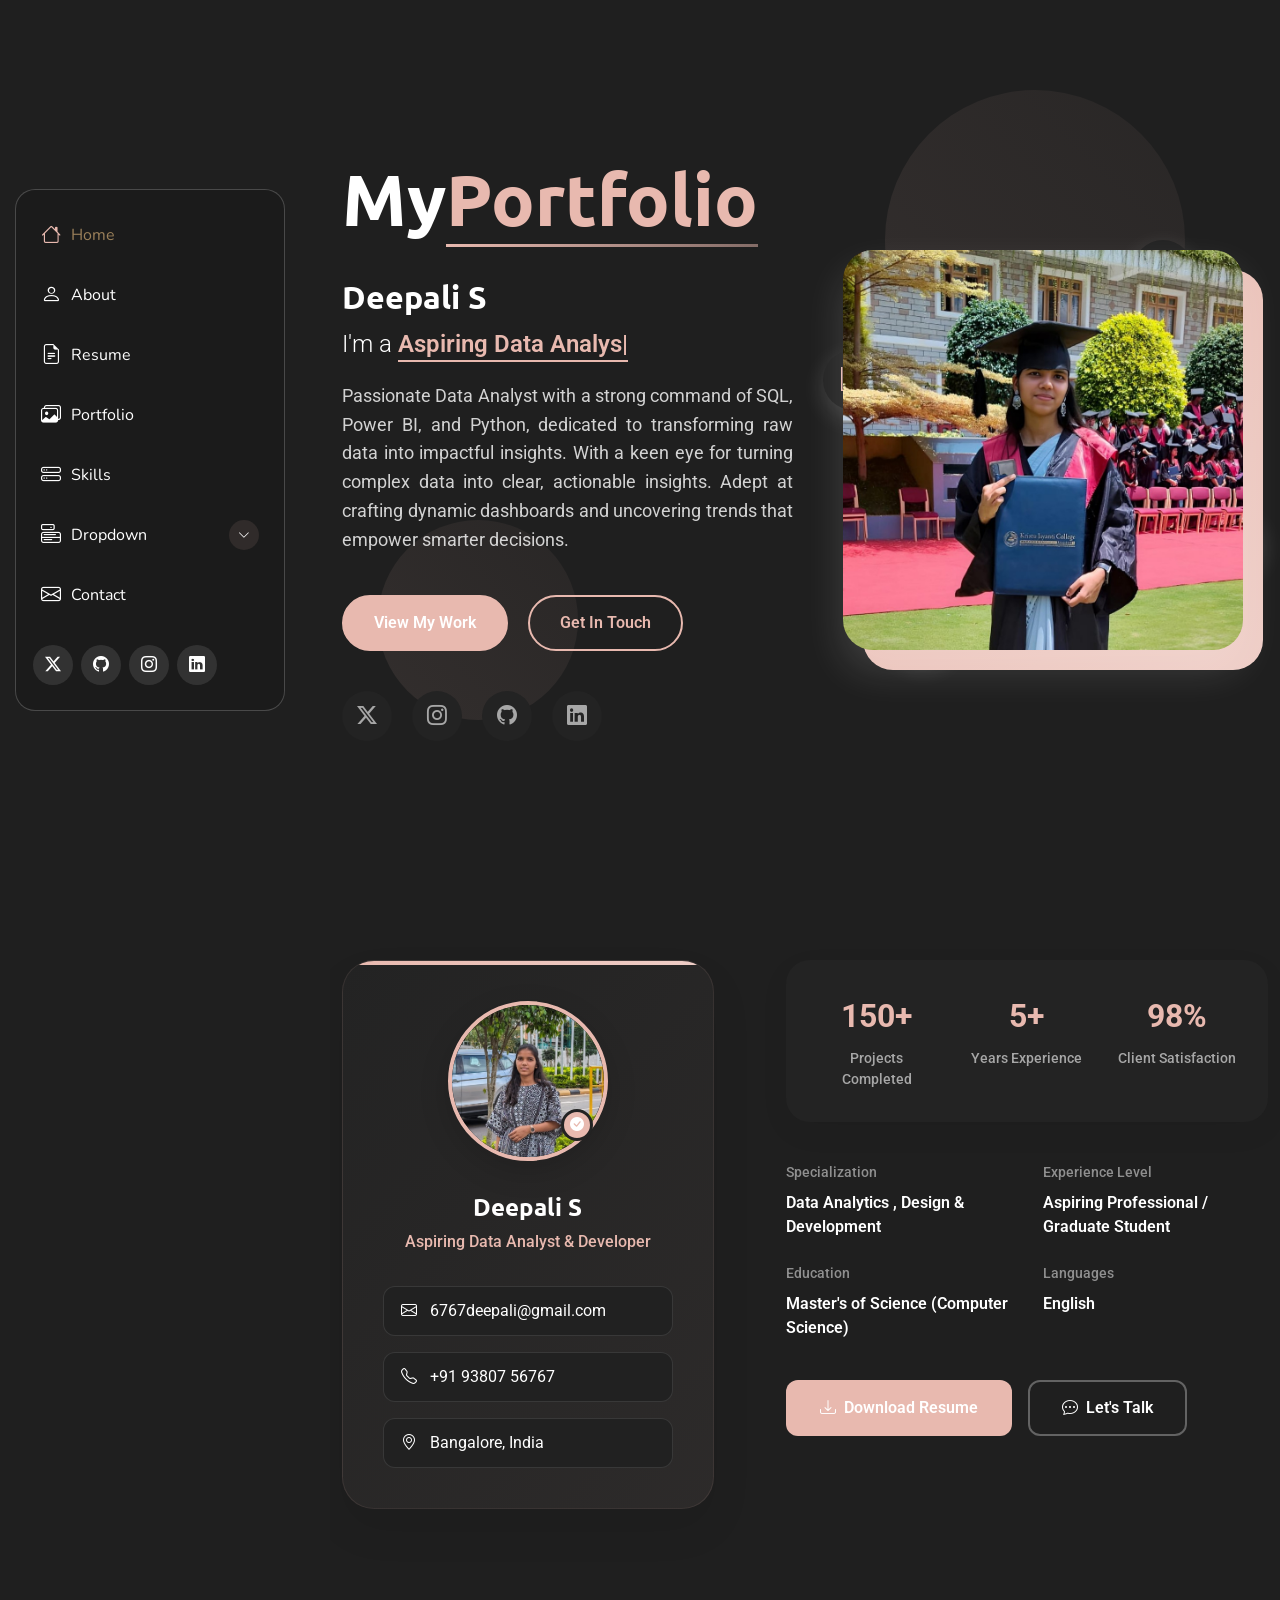
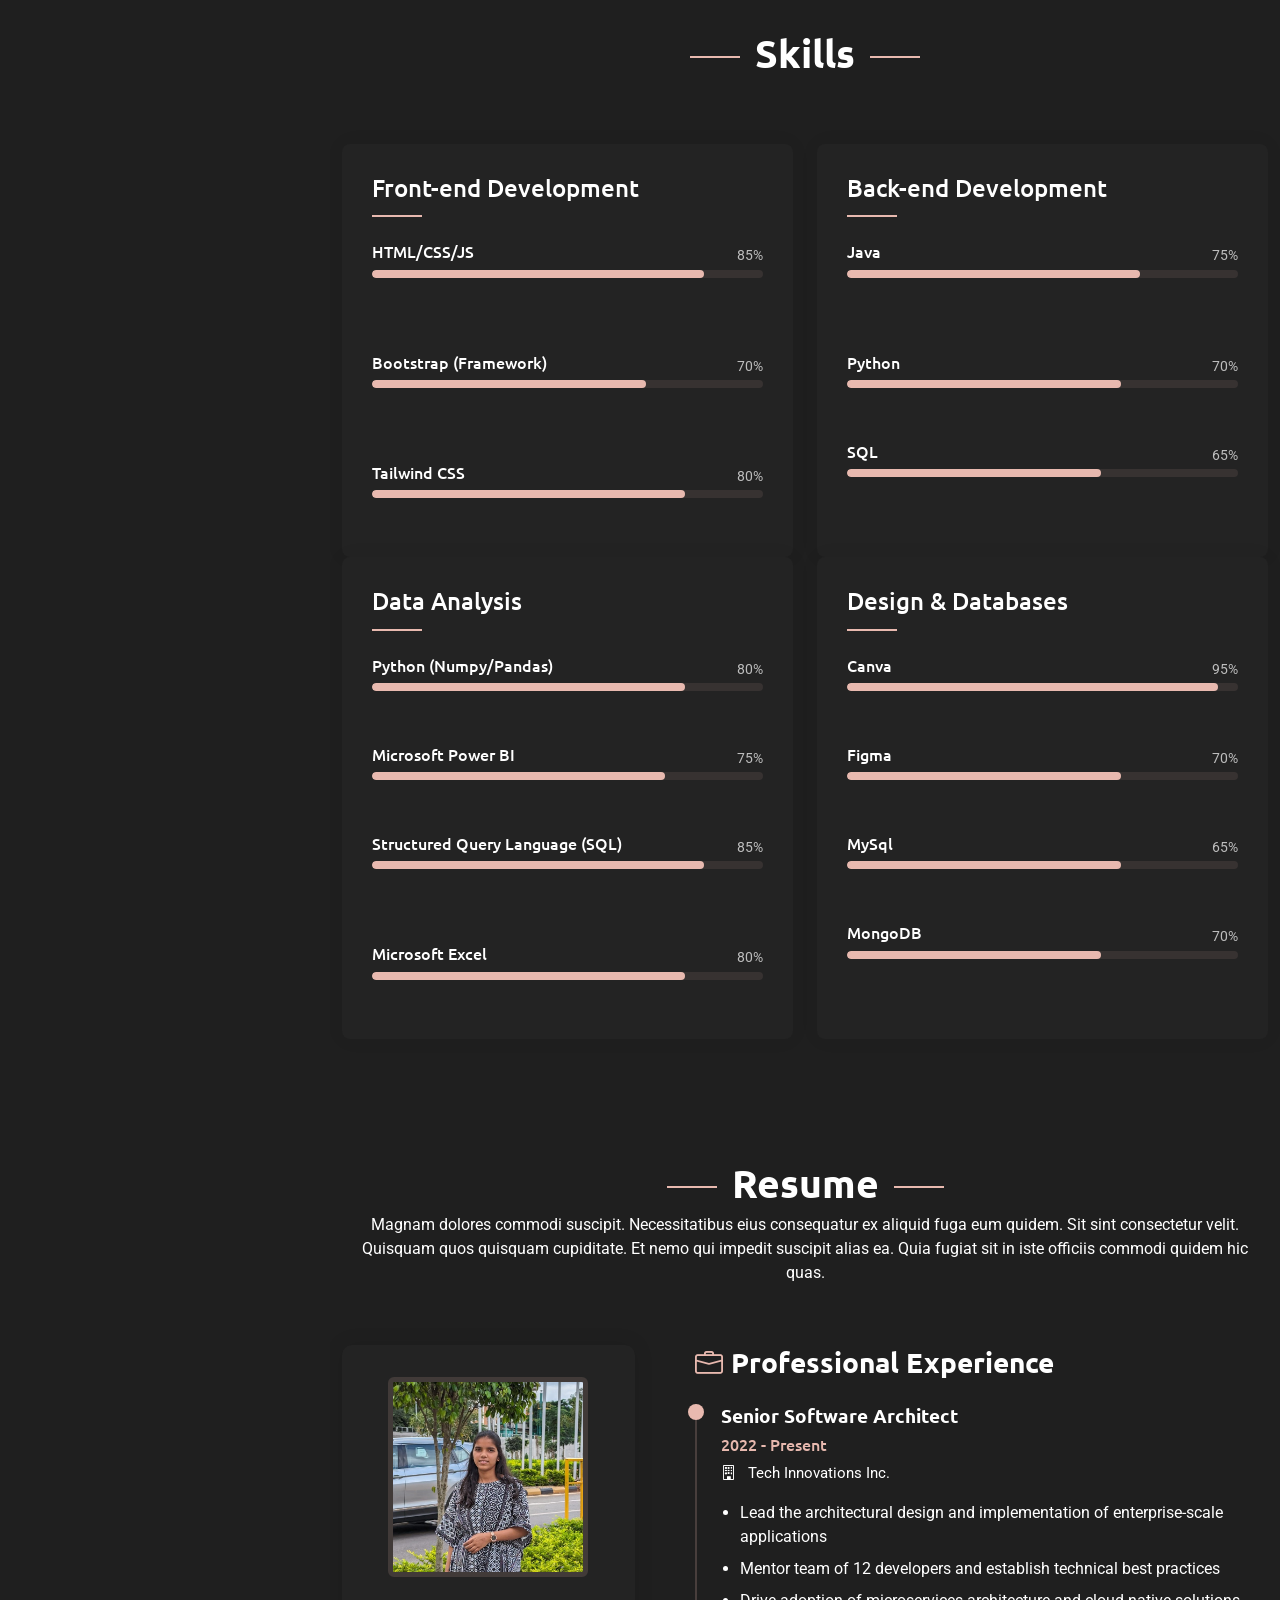
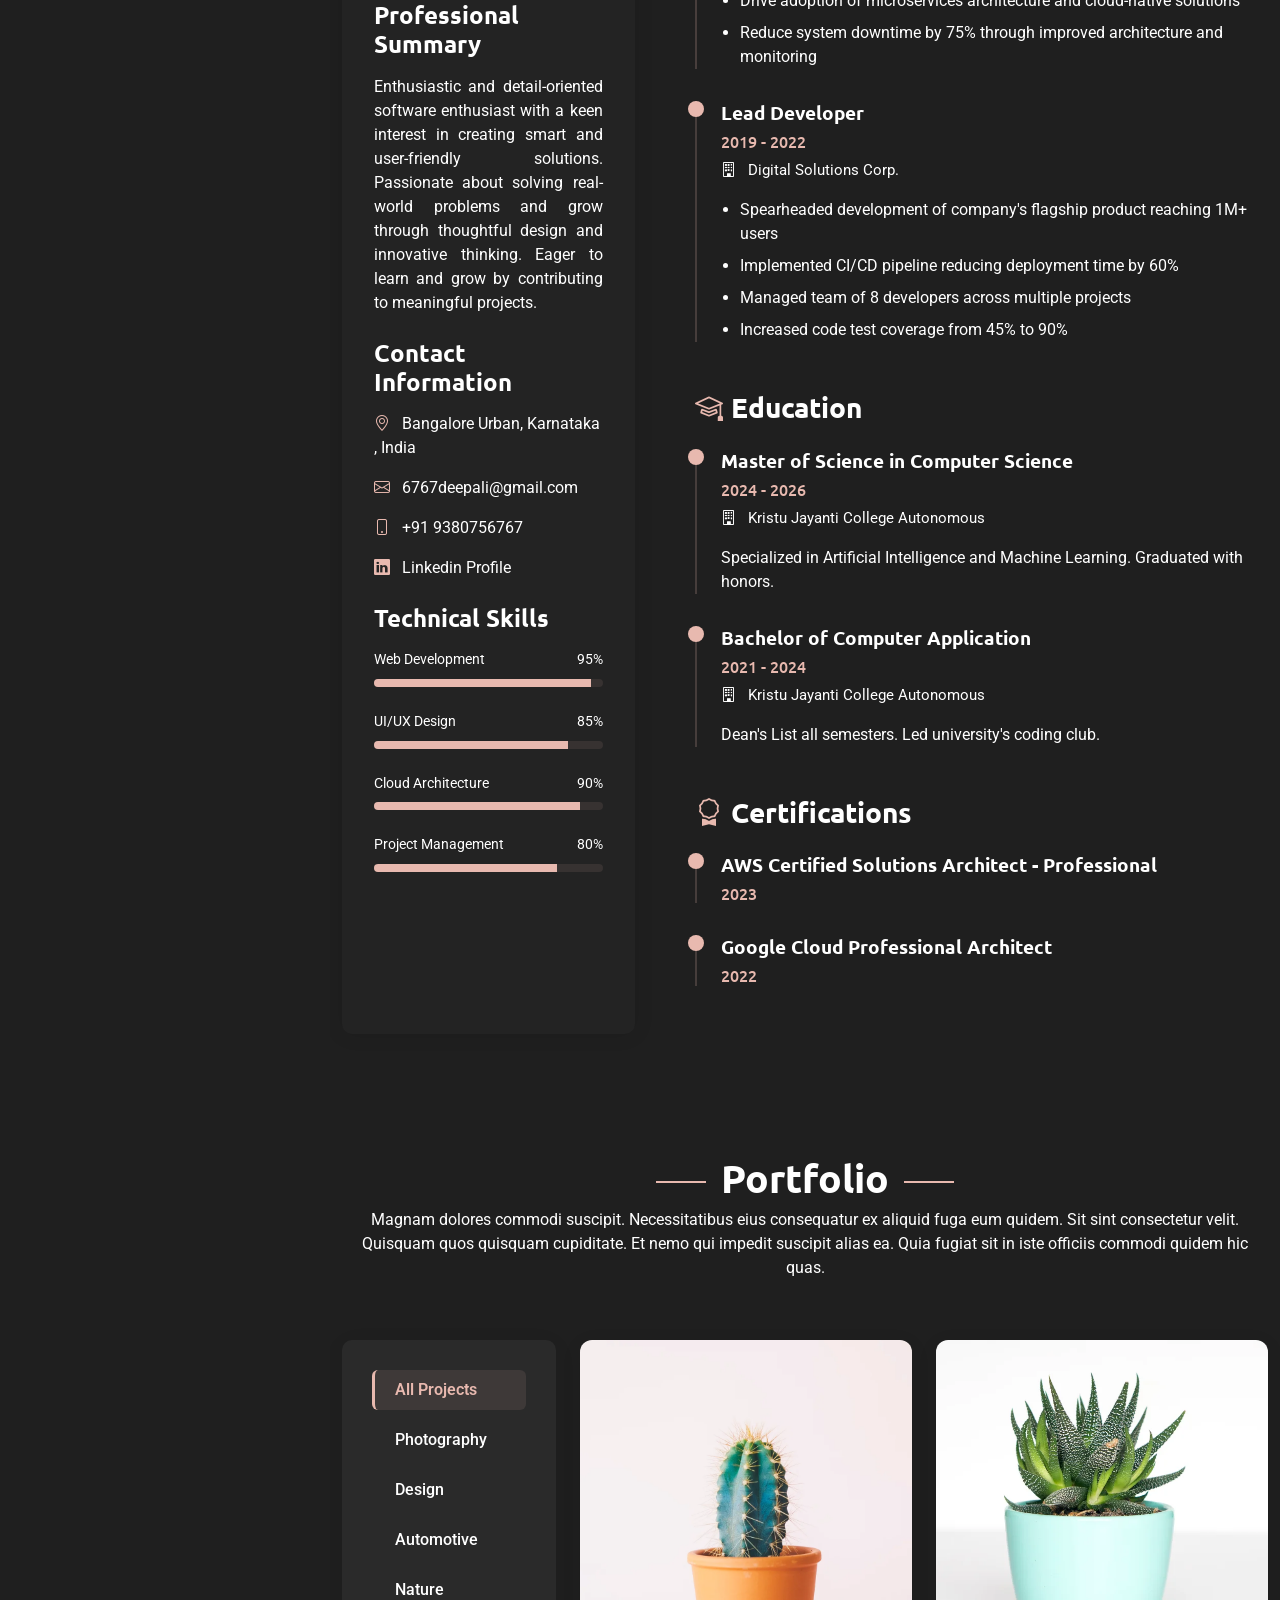
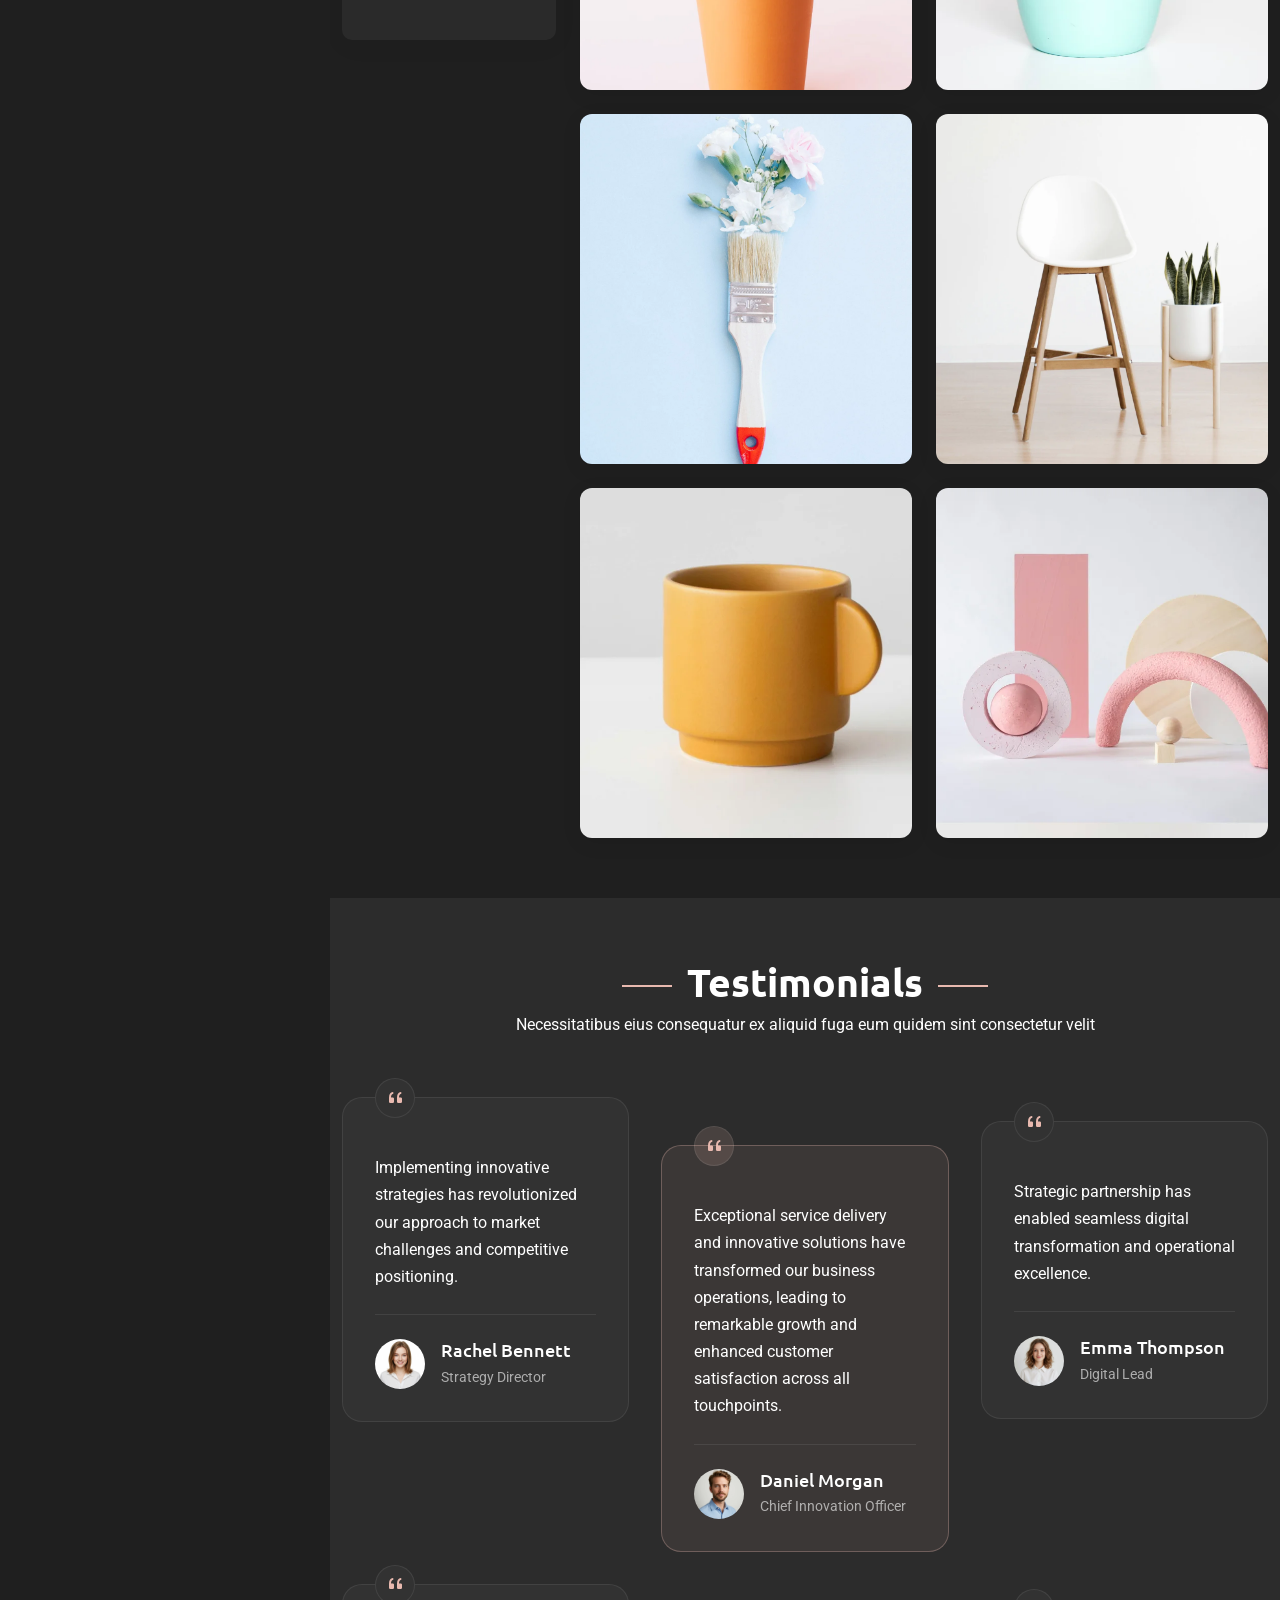
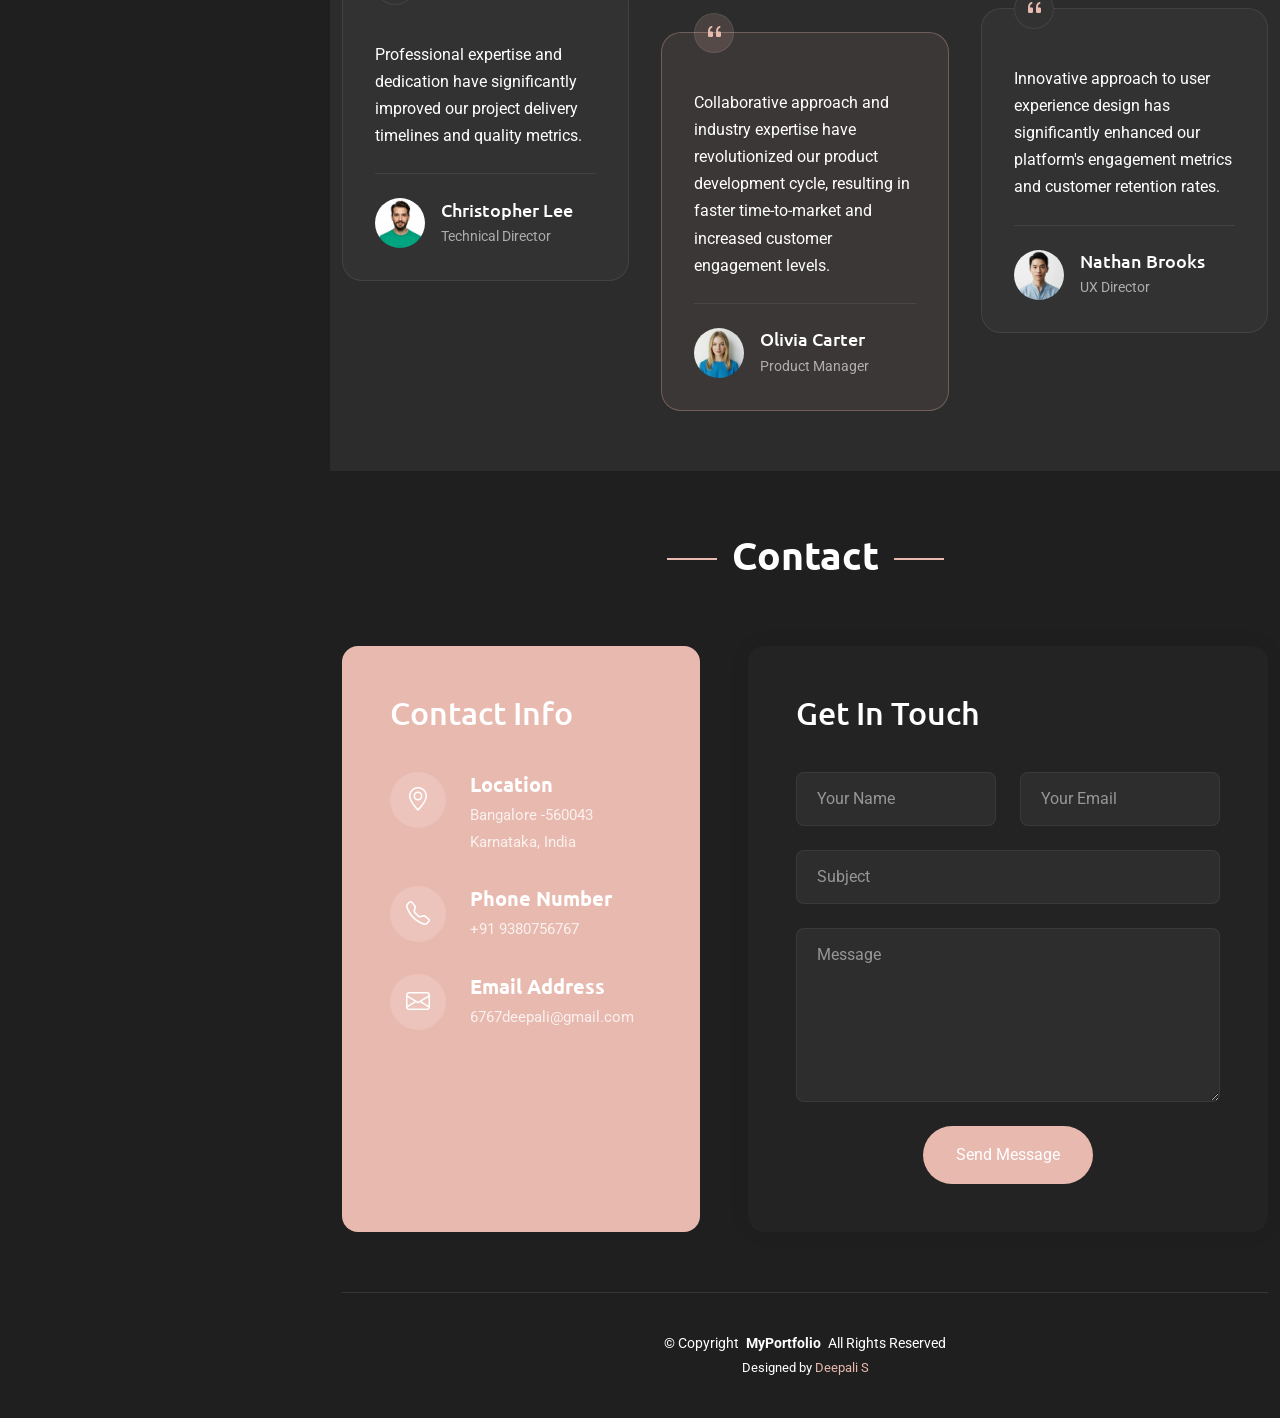
==== commit cfb86b95: "add" ====
--- a/index.html
+++ b/index.html
@@ -2,1205 +2,1291 @@
 <html lang="en">
 
 <head>
-  <meta charset="utf-8">
-  <meta content="width=device-width, initial-scale=1.0" name="viewport">
-  <title>My-Portfolio</title>
-  <meta name="description" content="">
-  <meta name="keywords" content="">
-
-  <!-- Favicons -->
-  <link href="assets/img/favicon.png" rel="icon">
-  <link href="assets/img/apple-touch-icon.png" rel="apple-touch-icon">
-
-  <!-- Fonts -->
-  <link href="https://fonts.googleapis.com" rel="preconnect">
-  <link href="https://fonts.gstatic.com" rel="preconnect" crossorigin>
-  <link href="https://fonts.googleapis.com/css2?family=Roboto:ital,wght@0,100;0,300;0,400;0,500;0,700;0,900;1,100;1,300;1,400;1,500;1,700;1,900&family=Ubuntu:ital,wght@0,300;0,400;0,500;0,700;1,300;1,400;1,500;1,700&family=Nunito:ital,wght@0,200;0,300;0,400;0,500;0,600;0,700;0,800;0,900;1,200;1,300;1,400;1,500;1,600;1,700;1,800;1,900&display=swap" rel="stylesheet">
-
-  <!-- Vendor CSS Files -->
-  <link href="assets/vendor/bootstrap/css/bootstrap.min.css" rel="stylesheet">
-  <link href="assets/vendor/bootstrap-icons/bootstrap-icons.css" rel="stylesheet">
-  <link href="assets/vendor/aos/aos.css" rel="stylesheet">
-  <link href="assets/vendor/glightbox/css/glightbox.min.css" rel="stylesheet">
-  <link href="assets/vendor/swiper/swiper-bundle.min.css" rel="stylesheet">
-
-  <!-- Main CSS File -->
-  <link href="assets/css/main.css" rel="stylesheet">
-
-  <!-- =======================================================
-  * Template Name: SnapFolio
-  * Template URL: https://bootstrapmade.com/snapfolio-bootstrap-portfolio-template/
-  * Updated: Jun 13 2025 with Bootstrap v5.3.6
-  * Author: BootstrapMade.com
-  * License: https://bootstrapmade.com/license/
-  ======================================================== -->
+    <meta charset="utf-8">
+    <meta content="width=device-width, initial-scale=1.0" name="viewport">
+    <title>My-Portfolio</title>
+    <meta name="description" content="">
+    <meta name="keywords" content="">
+
+    <!-- Favicons -->
+    <link href="assets/img/favicon.png" rel="icon">
+    <link href="assets/img/apple-touch-icon.png" rel="apple-touch-icon">
+
+    <!-- Fonts -->
+    <link href="https://fonts.googleapis.com" rel="preconnect">
+    <link href="https://fonts.gstatic.com" rel="preconnect" crossorigin>
+    <link href="https://fonts.googleapis.com/css2?family=Roboto:ital,wght@0,100;0,300;0,400;0,500;0,700;0,900;1,100;1,300;1,400;1,500;1,700;1,900&family=Ubuntu:ital,wght@0,300;0,400;0,500;0,700;1,300;1,400;1,500;1,700&family=Nunito:ital,wght@0,200;0,300;0,400;0,500;0,600;0,700;0,800;0,900;1,200;1,300;1,400;1,500;1,600;1,700;1,800;1,900&display=swap"
+          rel="stylesheet">
+
+    <!-- Vendor CSS Files -->
+    <link href="assets/vendor/bootstrap/css/bootstrap.min.css" rel="stylesheet">
+    <link href="assets/vendor/bootstrap-icons/bootstrap-icons.css" rel="stylesheet">
+    <link href="assets/vendor/aos/aos.css" rel="stylesheet">
+    <link href="assets/vendor/glightbox/css/glightbox.min.css" rel="stylesheet">
+    <link href="assets/vendor/swiper/swiper-bundle.min.css" rel="stylesheet">
+
+    <!-- Main CSS File -->
+    <link href="assets/css/main.css" rel="stylesheet">
+
+    <!-- =======================================================
+    * Template Name: SnapFolio
+    * Template URL: https://bootstrapmade.com/snapfolio-bootstrap-portfolio-template/
+    * Updated: Jun 13 2025 with Bootstrap v5.3.6
+    * Author: BootstrapMade.com
+    * License: https://bootstrapmade.com/license/
+    ======================================================== -->
 </head>
 
 <body class="index-page">
 
-  <header id="header" class="header dark-background d-flex flex-column justify-content-center">
+<header id="header" class="header dark-background d-flex flex-column justify-content-center">
     <i class="header-toggle d-xl-none bi bi-list"></i>
 
     <div class="header-container d-flex flex-column align-items-start">
-      <nav id="navmenu" class="navmenu">
-        <ul>
-          <li><a href="#hero" class="active"><i class="bi bi-house navicon"></i>Home</a></li>
-          <li><a href="#about"><i class="bi bi-person navicon"></i> About</a></li>
-          <li><a href="#resume"><i class="bi bi-file-earmark-text navicon"></i> Resume</a></li>
-          <li><a href="#portfolio"><i class="bi bi-images navicon"></i> Portfolio</a></li>
-          <li><a href="#skills"><i class="bi bi-hdd-stack navicon"></i> Skills</a></li>
-          <li class="dropdown"><a href="#"><i class="bi bi-menu-button navicon"></i> <span>Dropdown</span> <i class="bi bi-chevron-down toggle-dropdown"></i></a>
+        <nav id="navmenu" class="navmenu">
             <ul>
-              <li><a href="#">Dropdown 1</a></li>
-              <li class="dropdown"><a href="#"><span>Deep Dropdown</span> <i class="bi bi-chevron-down toggle-dropdown"></i></a>
-                <ul>
-                  <li><a href="#">Deep Dropdown 1</a></li>
-                  <li><a href="#">Deep Dropdown 2</a></li>
-                  <li><a href="#">Deep Dropdown 3</a></li>
-                  <li><a href="#">Deep Dropdown 4</a></li>
-                  <li><a href="#">Deep Dropdown 5</a></li>
-                </ul>
-              </li>
-              <li><a href="#">Dropdown 2</a></li>
-              <li><a href="#">Dropdown 3</a></li>
-              <li><a href="#">Dropdown 4</a></li>
+                <li><a href="#hero" class="active"><i class="bi bi-house navicon"></i>Home</a></li>
+                <li><a href="#about"><i class="bi bi-person navicon"></i> About</a></li>
+                <li><a href="#resume"><i class="bi bi-file-earmark-text navicon"></i> Resume</a></li>
+                <li><a href="#portfolio"><i class="bi bi-images navicon"></i> Portfolio</a></li>
+                <li><a href="#skills"><i class="bi bi-hdd-stack navicon"></i> Skills</a></li>
+                <li class="dropdown"><a href="#"><i class="bi bi-menu-button navicon"></i> <span>Dropdown</span> <i
+                        class="bi bi-chevron-down toggle-dropdown"></i></a>
+                    <ul>
+                        <li><a href="#">Dropdown 1</a></li>
+                        <li class="dropdown"><a href="#"><span>Deep Dropdown</span> <i
+                                class="bi bi-chevron-down toggle-dropdown"></i></a>
+                            <ul>
+                                <li><a href="#">Deep Dropdown 1</a></li>
+                                <li><a href="#">Deep Dropdown 2</a></li>
+                                <li><a href="#">Deep Dropdown 3</a></li>
+                                <li><a href="#">Deep Dropdown 4</a></li>
+                                <li><a href="#">Deep Dropdown 5</a></li>
+                            </ul>
+                        </li>
+                        <li><a href="#">Dropdown 2</a></li>
+                        <li><a href="#">Dropdown 3</a></li>
+                        <li><a href="#">Dropdown 4</a></li>
+                    </ul>
+                </li>
+                <li><a href="#contact"><i class="bi bi-envelope navicon"></i> Contact</a></li>
             </ul>
-          </li>
-          <li><a href="#contact"><i class="bi bi-envelope navicon"></i> Contact</a></li>
-        </ul>
-      </nav>
-
-      <div class="social-links text-center">
-        <a href="https://x.com/Deepa218878745?t=8wn1G0HInYg3TPsV9mpWaw&s=09"><i class="bi bi-twitter-x"></i></a>
-        <a href="https://github.com/Deepali949593"><i class="bi bi-github"></i></a>
-        <a href="https://www.instagram.com/_deepali25_/?igsh=MTNoZnQ5ZDhnbW82dg%3D%3D#"><i class="bi bi-instagram"></i></a>
-        <a href="https://www.linkedin.com/in/deepali-s-273997238?utm_source=share&utm_campaign=share_via&utm_content=profile&utm_medium=android_app"><i class="bi bi-linkedin"></i></a>
-
-
-      </div>
+        </nav>
+
+        <div class="social-links text-center">
+            <a href="https://x.com/Deepa218878745?t=8wn1G0HInYg3TPsV9mpWaw&s=09"><i class="bi bi-twitter-x"></i></a>
+            <a href="https://github.com/Deepali949593"><i class="bi bi-github"></i></a>
+            <a href="https://www.instagram.com/_deepali25_/?igsh=MTNoZnQ5ZDhnbW82dg%3D%3D#"><i
+                    class="bi bi-instagram"></i></a>
+            <a href="https://www.linkedin.com/in/deepali-s-273997238?utm_source=share&utm_campaign=share_via&utm_content=profile&utm_medium=android_app"><i
+                    class="bi bi-linkedin"></i></a>
+
+
+        </div>
 
     </div>
 
-  </header>
-
-  <main class="main">
+</header>
+
+<main class="main">
 
     <!-- Hero Section -->
     <section id="hero" class="hero section">
 
-      <div class="background-elements">
-        <div class="bg-circle circle-1"></div>
-        <div class="bg-circle circle-2"></div>
-      </div>
-
-      <div class="hero-content">
-
-        <div class="container">
-          <div class="row align-items-center">
-
-            <div class="col-lg-6" data-aos="fade-right" data-aos-delay="100">
-              <div class="hero-text">
-                <h1>My<span class="accent-text">Portfolio</span></h1><br>
-                <h2>Deepali S</h2>
-                <p class="lead">I'm a <span class="typed" data-typed-items="Aspiring Data Analyst, Designer, Python Developer, Developer"></span></p>
-                <p class="description"  style="text-align: justify;">Passionate Data Analyst with a strong command of SQL, Power BI, and Python, dedicated to transforming raw data
-                  into impactful insights. With a keen eye for turning complex data into clear, actionable insights.
-                  Adept at crafting dynamic dashboards and uncovering trends that empower smarter decisions.</p>
-
-                <div class="hero-actions">
-                  <a href="#portfolio" class="btn btn-primary">View My Work</a>
-                  <a href="#contact" class="btn btn-outline">Get In Touch</a>
-                </div>
-
-                <div class="social-links">
-                  <a href="https://x.com/Deepa218878745?t=8wn1G0HInYg3TPsV9mpWaw&s=09"><i class="bi bi-twitter-x"></i></a>
-                  <a href="https://www.instagram.com/_deepali25_/?igsh=MTNoZnQ5ZDhnbW82dg%3D%3D#"><i class="bi bi-instagram"></i></a>
-                  <a href="https://github.com/Deepali949593"><i class="bi bi-github"></i></a>
-                  <a href="https://www.linkedin.com/in/deepali-s-273997238?utm_source=share&utm_campaign=share_via&utm_content=profile&utm_medium=android_app"><i class="bi bi-linkedin"></i></a>
-                </div>
-              </div>
+        <div class="background-elements">
+            <div class="bg-circle circle-1"></div>
+            <div class="bg-circle circle-2"></div>
+        </div>
+
+        <div class="hero-content">
+
+            <div class="container">
+                <div class="row align-items-center">
+
+                    <div class="col-lg-6" data-aos="fade-right" data-aos-delay="100">
+                        <div class="hero-text">
+                            <h1>My<span class="accent-text">Portfolio</span></h1><br>
+                            <h2>Deepali S</h2>
+                            <p class="lead">I'm a <span class="typed"
+                                                        data-typed-items="Aspiring Data Analyst, Designer, Python Developer, Developer"></span>
+                            </p>
+                            <p class="description" style="text-align: justify;">Passionate Data Analyst with a strong
+                                command of SQL, Power BI, and Python, dedicated to transforming raw data
+                                into impactful insights. With a keen eye for turning complex data into clear, actionable
+                                insights.
+                                Adept at crafting dynamic dashboards and uncovering trends that empower smarter
+                                decisions.</p>
+
+                            <div class="hero-actions">
+                                <a href="#portfolio" class="btn btn-primary">View My Work</a>
+                                <a href="#contact" class="btn btn-outline">Get In Touch</a>
+                            </div>
+
+                            <div class="social-links">
+                                <a href="https://x.com/Deepa218878745?t=8wn1G0HInYg3TPsV9mpWaw&s=09"><i
+                                        class="bi bi-twitter-x"></i></a>
+                                <a href="https://www.instagram.com/_deepali25_/?igsh=MTNoZnQ5ZDhnbW82dg%3D%3D#"><i
+                                        class="bi bi-instagram"></i></a>
+                                <a href="https://github.com/Deepali949593"><i class="bi bi-github"></i></a>
+                                <a href="https://www.linkedin.com/in/deepali-s-273997238?utm_source=share&utm_campaign=share_via&utm_content=profile&utm_medium=android_app"><i
+                                        class="bi bi-linkedin"></i></a>
+                            </div>
+                        </div>
+                    </div>
+
+                    <div class="col-lg-6" data-aos="fade-left" data-aos-delay="200">
+                        <div class="hero-visual">
+                            <div class="profile-container">
+                                <div class="profile-background"></div>
+                                <img src="assets/img/profile/profile-2.jpg" alt="Alexander Chen" class="profile-image">
+                                <div class="floating-elements">
+                                    <div class="floating-icon icon-1"><i class="bi bi-palette"></i></div>
+                                    <div class="floating-icon icon-2"><i class="bi bi-code-slash"></i></div>
+                                    <div class="floating-icon icon-3"><i class="bi bi-lightbulb"></i></div>
+                                    <div class="floating-icon icon-4"><i class="bi bi-graph-up"></i></div>
+                                </div>
+                            </div>
+                        </div>
+                    </div>
+
+                </div>
             </div>
-
-            <div class="col-lg-6" data-aos="fade-left" data-aos-delay="200">
-              <div class="hero-visual">
-                <div class="profile-container">
-                  <div class="profile-background"></div>
-                  <img src="assets/img/profile/profile-2.jpg" alt="Alexander Chen" class="profile-image">
-                  <div class="floating-elements">
-                    <div class="floating-icon icon-1"><i class="bi bi-palette"></i></div>
-                    <div class="floating-icon icon-2"><i class="bi bi-code-slash"></i></div>
-                    <div class="floating-icon icon-3"><i class="bi bi-lightbulb"></i></div>
-                    <div class="floating-icon icon-4"><i class="bi bi-graph-up"></i></div>
-                  </div>
-                </div>
-              </div>
-            </div>
-
-          </div>
         </div>
-      </div>
 
     </section><!-- /Hero Section -->
 
     <!-- About Section -->
     <section id="about" class="about section">
 
-      <div class="container" data-aos="fade-up" data-aos-delay="100">
-
-        <div class="row">
-          <div class="col-lg-5" data-aos="zoom-in" data-aos-delay="200">
-            <div class="profile-card">
-              <div class="profile-header">
-                <div class="profile-image">
-                  <img src="assets/img/profile/profile-square-3.jpg" alt="Profile Image" class="img-fluid">
-                </div>
-                <div class="profile-badge">
-                  <i class="bi bi-check-circle-fill"></i>
-                </div>
-              </div>
-
-              <div class="profile-content">
-                <h3>Deepali S</h3>
-                <p class="profession">Aspiring Data Analyst &amp; Developer</p>
-
-                <div class="contact-links">
-                  <a href="mailto:6767deepali@gmail.com" class="contact-item">
-                    <i class="bi bi-envelope"></i>
-                    6767deepali@gmail.com
-                  </a>
-                  <a href="tel:+919380756767" class="contact-item">
-                    <i class="bi bi-telephone"></i>
-                    +91 93807 56767
-                  </a>
-                  <a href="#" class="contact-item">
-                    <i class="bi bi-geo-alt"></i>
-                    Bangalore, India
-                  </a>
-                </div>
-              </div>
+        <div class="container" data-aos="fade-up" data-aos-delay="100">
+
+            <div class="row">
+                <div class="col-lg-5" data-aos="zoom-in" data-aos-delay="200">
+                    <div class="profile-card">
+                        <div class="profile-header">
+                            <div class="profile-image">
+                                <img src="assets/img/profile/profile-square-3.jpg" alt="Profile Image"
+                                     class="img-fluid">
+                            </div>
+                            <div class="profile-badge">
+                                <i class="bi bi-check-circle-fill"></i>
+                            </div>
+                        </div>
+
+                        <div class="profile-content">
+                            <h3>Deepali S</h3>
+                            <p class="profession">Aspiring Data Analyst &amp; Developer</p>
+
+                            <div class="contact-links">
+                                <a href="mailto:6767deepali@gmail.com" class="contact-item">
+                                    <i class="bi bi-envelope"></i>
+                                    6767deepali@gmail.com
+                                </a>
+                                <a href="tel:+919380756767" class="contact-item">
+                                    <i class="bi bi-telephone"></i>
+                                    +91 93807 56767
+                                </a>
+                                <a href="#" class="contact-item">
+                                    <i class="bi bi-geo-alt"></i>
+                                    Bangalore, India
+                                </a>
+                            </div>
+                        </div>
+                    </div>
+                </div>
+
+                <div class="col-lg-7" data-aos="fade-left" data-aos-delay="300">
+                    <div class="about-content">
+                        <!--              <div class="section-header">-->
+                        <!--                <span class="badge-text">Get to Know Me</span>-->
+                        <!--                <h2>Passionate About Creating Digital Experiences</h2>-->
+                        <!--              </div>-->
+
+                        <!--              <div class="description">-->
+                        <!--                <p>Sed ut perspiciatis unde omnis iste natus error sit voluptatem accusantium doloremque laudantium, totam rem aperiam, eaque ipsa quae ab illo inventore veritatis et quasi architecto beatae vitae dicta sunt explicabo.</p>-->
+
+                        <!--                <p>Ut enim ad minima veniam, quis nostrum exercitationem ullam corporis suscipit laboriosam, nisi ut aliquid ex ea commodi consequatur.</p>-->
+                        <!--              </div>-->
+
+                        <div class="stats-grid">
+                            <div class="stat-item">
+                                <div class="stat-number">150+</div>
+                                <div class="stat-label">Projects Completed</div>
+                            </div>
+                            <div class="stat-item">
+                                <div class="stat-number">5+</div>
+                                <div class="stat-label">Years Experience</div>
+                            </div>
+                            <div class="stat-item">
+                                <div class="stat-number">98%</div>
+                                <div class="stat-label">Client Satisfaction</div>
+                            </div>
+                        </div>
+
+                        <div class="details-grid">
+                            <div class="detail-row">
+                                <div class="detail-item">
+                                    <span class="detail-label">Specialization</span>
+                                    <span class="detail-value">Data Analytics , Design  &amp; Development</span>
+                                </div>
+                                <div class="detail-item">
+                                    <span class="detail-label">Experience Level</span>
+                                    <span class="detail-value">Aspiring Professional / Graduate Student</span>
+                                </div>
+                            </div>
+                            <div class="detail-row">
+                                <div class="detail-item">
+                                    <span class="detail-label">Education</span>
+                                    <span class="detail-value">Master's of Science (Computer Science)</span>
+                                </div>
+                                <div class="detail-item">
+                                    <span class="detail-label">Languages</span>
+                                    <span class="detail-value">English </span>
+                                </div>
+                            </div>
+                        </div>
+
+                        <div class="cta-section">
+                            <a href="assets/img/Deepali_Resume.pdf" class="btn btn-primary" download>
+                                <i class="bi bi-download"></i>
+                                Download Resume
+                            </a>
+                            <a href="#contact" class="btn btn-outline">
+                                <i class="bi bi-chat-dots"></i>
+                                Let's Talk
+                            </a>
+                        </div>
+                    </div>
+                </div>
             </div>
-          </div>
-
-          <div class="col-lg-7" data-aos="fade-left" data-aos-delay="300">
-            <div class="about-content">
-<!--              <div class="section-header">-->
-<!--                <span class="badge-text">Get to Know Me</span>-->
-<!--                <h2>Passionate About Creating Digital Experiences</h2>-->
-<!--              </div>-->
-
-<!--              <div class="description">-->
-<!--                <p>Sed ut perspiciatis unde omnis iste natus error sit voluptatem accusantium doloremque laudantium, totam rem aperiam, eaque ipsa quae ab illo inventore veritatis et quasi architecto beatae vitae dicta sunt explicabo.</p>-->
-
-<!--                <p>Ut enim ad minima veniam, quis nostrum exercitationem ullam corporis suscipit laboriosam, nisi ut aliquid ex ea commodi consequatur.</p>-->
-<!--              </div>-->
-
-              <div class="stats-grid">
-                <div class="stat-item">
-                  <div class="stat-number">150+</div>
-                  <div class="stat-label">Projects Completed</div>
-                </div>
-                <div class="stat-item">
-                  <div class="stat-number">5+</div>
-                  <div class="stat-label">Years Experience</div>
-                </div>
-                <div class="stat-item">
-                  <div class="stat-number">98%</div>
-                  <div class="stat-label">Client Satisfaction</div>
-                </div>
-              </div>
-
-              <div class="details-grid">
-                <div class="detail-row">
-                  <div class="detail-item">
-                    <span class="detail-label">Specialization</span>
-                    <span class="detail-value">Data Analytics , Design  &amp; Development</span>
-                  </div>
-                  <div class="detail-item">
-                    <span class="detail-label">Experience Level</span>
-                    <span class="detail-value">Aspiring Professional / Graduate Student</span>
-                  </div>
-                </div>
-                <div class="detail-row">
-                  <div class="detail-item">
-                    <span class="detail-label">Education</span>
-                    <span class="detail-value">Master's of Science (Computer Science)</span>
-                  </div>
-                  <div class="detail-item">
-                    <span class="detail-label">Languages</span>
-                    <span class="detail-value">English </span>
-                  </div>
-                </div>
-              </div>
-
-              <div class="cta-section">
-                <a href="assets/img/Deepali_Resume.pdf" class="btn btn-primary" download>
-                  <i class="bi bi-download"></i>
-                  Download Resume
-                </a>
-                <a href="#contact" class="btn btn-outline">
-                  <i class="bi bi-chat-dots"></i>
-                  Let's Talk
-                </a>
-              </div>
-            </div>
-          </div>
+
         </div>
 
-      </div>
-
     </section><!-- /About Section -->
 
     <!-- Stats Section -->
-<!--    <section id="stats" class="stats section light-background">-->
-
-<!--      <div class="container" data-aos="fade-up" data-aos-delay="100">-->
-
-<!--        <div class="row justify-content-center">-->
-<!--          <div class="col-lg-10">-->
-<!--            <div class="stats-wrapper">-->
-<!--              <div class="stats-item" data-aos="zoom-in" data-aos-delay="150">-->
-<!--                <div class="icon-wrapper">-->
-<!--                  <i class="bi bi-emoji-smile"></i>-->
-<!--                </div>-->
-<!--                <span data-purecounter-start="0" data-purecounter-end="232" data-purecounter-duration="1" class="purecounter"></span>-->
-<!--                <p>Happy Clients</p>-->
-<!--              </div>&lt;!&ndash; End Stats Item &ndash;&gt;-->
-
-<!--              <div class="stats-item" data-aos="zoom-in" data-aos-delay="200">-->
-<!--                <div class="icon-wrapper">-->
-<!--                  <i class="bi bi-journal-richtext"></i>-->
-<!--                </div>-->
-<!--                <span data-purecounter-start="0" data-purecounter-end="521" data-purecounter-duration="1" class="purecounter"></span>-->
-<!--                <p>Projects</p>-->
-<!--              </div>&lt;!&ndash; End Stats Item &ndash;&gt;-->
-
-<!--              <div class="stats-item" data-aos="zoom-in" data-aos-delay="250">-->
-<!--                <div class="icon-wrapper">-->
-<!--                  <i class="bi bi-headset"></i>-->
-<!--                </div>-->
-<!--                <span data-purecounter-start="0" data-purecounter-end="1463" data-purecounter-duration="1" class="purecounter"></span>-->
-<!--                <p>Hours Of Support</p>-->
-<!--              </div>&lt;!&ndash; End Stats Item &ndash;&gt;-->
-
-<!--              <div class="stats-item" data-aos="zoom-in" data-aos-delay="300">-->
-<!--                <div class="icon-wrapper">-->
-<!--                  <i class="bi bi-people"></i>-->
-<!--                </div>-->
-<!--                <span data-purecounter-start="0" data-purecounter-end="15" data-purecounter-duration="1" class="purecounter"></span>-->
-<!--                <p>Hard Workers</p>-->
-<!--              </div>&lt;!&ndash; End Stats Item &ndash;&gt;-->
-<!--            </div>-->
-<!--          </div>-->
-<!--        </div>-->
-
-<!--      </div>-->
-
-<!--    </section>&lt;!&ndash; /Stats Section &ndash;&gt;-->
+    <!--    <section id="stats" class="stats section light-background">-->
+
+    <!--      <div class="container" data-aos="fade-up" data-aos-delay="100">-->
+
+    <!--        <div class="row justify-content-center">-->
+    <!--          <div class="col-lg-10">-->
+    <!--            <div class="stats-wrapper">-->
+    <!--              <div class="stats-item" data-aos="zoom-in" data-aos-delay="150">-->
+    <!--                <div class="icon-wrapper">-->
+    <!--                  <i class="bi bi-emoji-smile"></i>-->
+    <!--                </div>-->
+    <!--                <span data-purecounter-start="0" data-purecounter-end="232" data-purecounter-duration="1" class="purecounter"></span>-->
+    <!--                <p>Happy Clients</p>-->
+    <!--              </div>&lt;!&ndash; End Stats Item &ndash;&gt;-->
+
+    <!--              <div class="stats-item" data-aos="zoom-in" data-aos-delay="200">-->
+    <!--                <div class="icon-wrapper">-->
+    <!--                  <i class="bi bi-journal-richtext"></i>-->
+    <!--                </div>-->
+    <!--                <span data-purecounter-start="0" data-purecounter-end="521" data-purecounter-duration="1" class="purecounter"></span>-->
+    <!--                <p>Projects</p>-->
+    <!--              </div>&lt;!&ndash; End Stats Item &ndash;&gt;-->
+
+    <!--              <div class="stats-item" data-aos="zoom-in" data-aos-delay="250">-->
+    <!--                <div class="icon-wrapper">-->
+    <!--                  <i class="bi bi-headset"></i>-->
+    <!--                </div>-->
+    <!--                <span data-purecounter-start="0" data-purecounter-end="1463" data-purecounter-duration="1" class="purecounter"></span>-->
+    <!--                <p>Hours Of Support</p>-->
+    <!--              </div>&lt;!&ndash; End Stats Item &ndash;&gt;-->
+
+    <!--              <div class="stats-item" data-aos="zoom-in" data-aos-delay="300">-->
+    <!--                <div class="icon-wrapper">-->
+    <!--                  <i class="bi bi-people"></i>-->
+    <!--                </div>-->
+    <!--                <span data-purecounter-start="0" data-purecounter-end="15" data-purecounter-duration="1" class="purecounter"></span>-->
+    <!--                <p>Hard Workers</p>-->
+    <!--              </div>&lt;!&ndash; End Stats Item &ndash;&gt;-->
+    <!--            </div>-->
+    <!--          </div>-->
+    <!--        </div>-->
+
+    <!--      </div>-->
+
+    <!--    </section>&lt;!&ndash; /Stats Section &ndash;&gt;-->
 
     <!-- Skills Section -->
     <section id="skills" class="skills section">
 
-      <!-- Section Title -->
-      <div class="container section-title" data-aos="fade-up">
-        <h2>Skills</h2>
-<!--        <p>Necessitatibus eius consequatur ex aliquid fuga eum quidem sint consectetur velit</p>-->
-      </div><!-- End Section Title -->
-
-      <div class="container" data-aos="fade-up" data-aos-delay="100">
-
-        <div class="row">
-          <div class="col-lg-6">
-            <div class="skills-category" data-aos="fade-up" data-aos-delay="200">
-              <h3>Front-end Development</h3>
-              <div class="skills-animation">
-                <div class="skill-item">
-                  <div class="d-flex justify-content-between align-items-center">
-                    <h4>HTML/CSS/JS</h4>
-                    <span class="skill-percentage">85%</span>
-                  </div>
-                  <div class="progress">
-                    <div class="progress-bar" role="progressbar" aria-valuenow="85" aria-valuemin="0" aria-valuemax="100"></div>
-                  </div>
-                  <div class="skill-tooltip">Intermediate level knowledge of HTML5 ,CSS3 and JS techniques</div>
-                </div>
-
-                <div class="skill-item">
-                  <div class="d-flex justify-content-between align-items-center">
-                    <h4>Bootstrap (Framework)</h4>
-                    <span class="skill-percentage">70%</span>
-                  </div>
-                  <div class="progress">
-                    <div class="progress-bar" role="progressbar" aria-valuenow="70" aria-valuemin="0" aria-valuemax="100"></div>
-                  </div>
-                  <div class="skill-tooltip">Strong proficiency in ES6+, DOM manipulation, and modern frameworks</div>
-                </div>
-
-                <div class="skill-item">
-                  <div class="d-flex justify-content-between align-items-center">
-                    <h4>Tailwind CSS</h4>
-                    <span class="skill-percentage">80%</span>
-                  </div>
-                  <div class="progress">
-                    <div class="progress-bar" role="progressbar" aria-valuenow="80" aria-valuemin="0" aria-valuemax="100"></div>
-                  </div>
-                  <div class="skill-tooltip">Utility-first CSS framework for fast and responsive UI design.</div>
-                </div>
-              </div>
-            </div><!-- End Frontend Skills -->
-          </div>
-
-          <div class="col-lg-6">
-            <div class="skills-category" data-aos="fade-up" data-aos-delay="300">
-              <h3>Back-end Development</h3>
-              <div class="skills-animation">
-                <div class="skill-item">
-                  <div class="d-flex justify-content-between align-items-center">
-                    <h4>Java</h4>
-                    <span class="skill-percentage">75%</span>
-                  </div>
-                  <div class="progress">
-                    <div class="progress-bar" role="progressbar" aria-valuenow="75" aria-valuemin="0" aria-valuemax="100"></div>
-                  </div>
-                  <div class="skill-tooltip"> Develop robust applications with OOP principles and backend logic.</div>
-                </div>
-
-                <div class="skill-item">
-                  <div class="d-flex justify-content-between align-items-center">
-                    <h4>Python</h4>
-                    <span class="skill-percentage">70%</span>
-                  </div>
-                  <div class="progress">
-                    <div class="progress-bar" role="progressbar" aria-valuenow="70" aria-valuemin="0" aria-valuemax="100"></div>
-                  </div>
-                  <div class="skill-tooltip">Python development with Django and data analysis tools</div>
-                </div>
-
-                <div class="skill-item">
-                  <div class="d-flex justify-content-between align-items-center">
-                    <h4>SQL</h4>
-                    <span class="skill-percentage">65%</span>
-                  </div>
-                  <div class="progress">
-                    <div class="progress-bar" role="progressbar" aria-valuenow="65" aria-valuemin="0" aria-valuemax="100"></div>
-                  </div>
-                  <div class="skill-tooltip">Database design, optimization, and complex queries</div>
-                </div>
-              </div>
-            </div><!-- End Backend Skills -->
-
-
-          </div>
+        <!-- Section Title -->
+        <div class="container section-title" data-aos="fade-up">
+            <h2>Skills</h2>
+            <!--        <p>Necessitatibus eius consequatur ex aliquid fuga eum quidem sint consectetur velit</p>-->
+        </div><!-- End Section Title -->
+
+        <div class="container" data-aos="fade-up" data-aos-delay="100">
+
+            <div class="row">
+                <div class="col-lg-6">
+                    <div class="skills-category" data-aos="fade-up" data-aos-delay="200">
+                        <h3>Front-end Development</h3>
+                        <div class="skills-animation">
+                            <div class="skill-item">
+                                <div class="d-flex justify-content-between align-items-center">
+                                    <h4>HTML/CSS/JS</h4>
+                                    <span class="skill-percentage">85%</span>
+                                </div>
+                                <div class="progress">
+                                    <div class="progress-bar" role="progressbar" aria-valuenow="85" aria-valuemin="0"
+                                         aria-valuemax="100"></div>
+                                </div>
+                                <div class="skill-tooltip">Intermediate level knowledge of HTML5 ,CSS3 and JS
+                                    techniques
+                                </div>
+                            </div>
+
+                            <div class="skill-item">
+                                <div class="d-flex justify-content-between align-items-center">
+                                    <h4>Bootstrap (Framework)</h4>
+                                    <span class="skill-percentage">70%</span>
+                                </div>
+                                <div class="progress">
+                                    <div class="progress-bar" role="progressbar" aria-valuenow="70" aria-valuemin="0"
+                                         aria-valuemax="100"></div>
+                                </div>
+                                <div class="skill-tooltip">Strong proficiency in ES6+, DOM manipulation, and modern
+                                    frameworks
+                                </div>
+                            </div>
+
+                            <div class="skill-item">
+                                <div class="d-flex justify-content-between align-items-center">
+                                    <h4>Tailwind CSS</h4>
+                                    <span class="skill-percentage">80%</span>
+                                </div>
+                                <div class="progress">
+                                    <div class="progress-bar" role="progressbar" aria-valuenow="80" aria-valuemin="0"
+                                         aria-valuemax="100"></div>
+                                </div>
+                                <div class="skill-tooltip">Utility-first CSS framework for fast and responsive UI
+                                    design.
+                                </div>
+                            </div>
+                        </div>
+                    </div><!-- End Frontend Skills -->
+                </div>
+
+                <div class="col-lg-6">
+                    <div class="skills-category" data-aos="fade-up" data-aos-delay="300">
+                        <h3>Back-end Development</h3>
+                        <div class="skills-animation">
+                            <div class="skill-item">
+                                <div class="d-flex justify-content-between align-items-center">
+                                    <h4>Java</h4>
+                                    <span class="skill-percentage">75%</span>
+                                </div>
+                                <div class="progress">
+                                    <div class="progress-bar" role="progressbar" aria-valuenow="75" aria-valuemin="0"
+                                         aria-valuemax="100"></div>
+                                </div>
+                                <div class="skill-tooltip"> Develop robust applications with OOP principles and backend
+                                    logic.
+                                </div>
+                            </div>
+
+                            <div class="skill-item">
+                                <div class="d-flex justify-content-between align-items-center">
+                                    <h4>Python</h4>
+                                    <span class="skill-percentage">70%</span>
+                                </div>
+                                <div class="progress">
+                                    <div class="progress-bar" role="progressbar" aria-valuenow="70" aria-valuemin="0"
+                                         aria-valuemax="100"></div>
+                                </div>
+                                <div class="skill-tooltip">Python development with Django and data analysis tools</div>
+                            </div>
+
+                            <div class="skill-item">
+                                <div class="d-flex justify-content-between align-items-center">
+                                    <h4>SQL</h4>
+                                    <span class="skill-percentage">65%</span>
+                                </div>
+                                <div class="progress">
+                                    <div class="progress-bar" role="progressbar" aria-valuenow="65" aria-valuemin="0"
+                                         aria-valuemax="100"></div>
+                                </div>
+                                <div class="skill-tooltip">Database design, optimization, and complex queries</div>
+                            </div>
+                        </div>
+                    </div><!-- End Backend Skills -->
+
+
+                </div>
+            </div>
+
         </div>
 
-      </div>
-
-
-      <div class="container" data-aos="fade-up" data-aos-delay="100">
-
-        <div class="row">
-          <div class="col-lg-6">
-            <div class="skills-category" data-aos="fade-up" data-aos-delay="200">
-              <h3>Data Analysis</h3>
-              <div class="skills-animation">
-                <div class="skill-item">
-                  <div class="d-flex justify-content-between align-items-center">
-                    <h4>Python (Numpy/Pandas)</h4>
-                    <span class="skill-percentage">80%</span>
-                  </div>
-                  <div class="progress">
-                    <div class="progress-bar" role="progressbar" aria-valuenow="80" aria-valuemin="0" aria-valuemax="100"></div>
-                  </div>
-                  <div class="skill-tooltip">Data Cleaning , transformation & Visualization</div>
-                </div>
-
-                <div class="skill-item">
-                  <div class="d-flex justify-content-between align-items-center">
-                    <h4>Microsoft Power BI</h4>
-                    <span class="skill-percentage">75%</span>
-                  </div>
-                  <div class="progress">
-                    <div class="progress-bar" role="progressbar" aria-valuenow="75" aria-valuemin="0" aria-valuemax="100"></div>
-                  </div>
-                  <div class="skill-tooltip">Interactive Dashboards & KPI's</div>
-                </div>
-
-                <div class="skill-item">
-                  <div class="d-flex justify-content-between align-items-center">
-                    <h4>Structured Query Language (SQL) </h4>
-                    <span class="skill-percentage">85%</span>
-                  </div>
-                  <div class="progress">
-                    <div class="progress-bar" role="progressbar" aria-valuenow="85" aria-valuemin="0" aria-valuemax="100"></div>
-                  </div>
-                  <div class="skill-tooltip">Optimized SQL queries for data analysis, reporting, and database management.</div>
-                </div>
-
-                <div class="skill-item">
-                  <div class="d-flex justify-content-between align-items-center">
-                    <h4>Microsoft Excel </h4>
-                    <span class="skill-percentage">80%</span>
-                  </div>
-                  <div class="progress">
-                    <div class="progress-bar" role="progressbar" aria-valuenow="80" aria-valuemin="0" aria-valuemax="100"></div>
-                  </div>
-                  <div class="skill-tooltip">Pivot tables,Power Query, lookups & DB Connections</div>
-                </div>
-              </div>
-            </div><!-- End Data Analysis Skills -->
-          </div>
-
-          <div class="col-lg-6">
-            <div class="skills-category" data-aos="fade-up" data-aos-delay="300">
-              <h3>Design & Databases </h3>
-              <div class="skills-animation">
-                <div class="skill-item">
-                  <div class="d-flex justify-content-between align-items-center">
-                    <h4>Canva</h4>
-                    <span class="skill-percentage">95%</span>
-                  </div>
-                  <div class="progress">
-                    <div class="progress-bar" role="progressbar" aria-valuenow="95" aria-valuemin="0" aria-valuemax="100"></div>
-                  </div>
-                  <div class="skill-tooltip">Creative designs, Logo's , Posters and Portfolio's</div>
-                </div>
-
-                <div class="skill-item">
-                  <div class="d-flex justify-content-between align-items-center">
-                    <h4>Figma</h4>
-                    <span class="skill-percentage">70%</span>
-                  </div>
-                  <div class="progress">
-                    <div class="progress-bar" role="progressbar" aria-valuenow="70" aria-valuemin="0" aria-valuemax="100"></div>
-                  </div>
-                  <div class="skill-tooltip">UI/UX wireframing, prototyping & collaborative design</div>
-                </div>
-
-                <div class="skill-item">
-                  <div class="d-flex justify-content-between align-items-center">
-                    <h4>MySql</h4>
-                    <span class="skill-percentage">65%</span>
-                  </div>
-                  <div class="progress">
-                    <div class="progress-bar" role="progressbar" aria-valuenow="70" aria-valuemin="0" aria-valuemax="100"></div>
-                  </div>
-                  <div class="skill-tooltip">Relational database queries, joins, and schema design</div>
-                </div>
-
-                <div class="skill-item">
-                  <div class="d-flex justify-content-between align-items-center">
-                    <h4>MongoDB</h4>
-                    <span class="skill-percentage">70%</span>
-                  </div>
-                  <div class="progress">
-                    <div class="progress-bar" role="progressbar" aria-valuenow="65" aria-valuemin="0" aria-valuemax="100"></div>
-                  </div>
-                  <div class="skill-tooltip">NoSQL document-based modeling and CRUD operations</div>
-                </div>
-              </div>
-            </div><!-- End Design and Databases -->
-
-
-          </div>
+
+        <div class="container" data-aos="fade-up" data-aos-delay="100">
+
+            <div class="row">
+                <div class="col-lg-6">
+                    <div class="skills-category" data-aos="fade-up" data-aos-delay="200">
+                        <h3>Data Analysis</h3>
+                        <div class="skills-animation">
+                            <div class="skill-item">
+                                <div class="d-flex justify-content-between align-items-center">
+                                    <h4>Python (Numpy/Pandas)</h4>
+                                    <span class="skill-percentage">80%</span>
+                                </div>
+                                <div class="progress">
+                                    <div class="progress-bar" role="progressbar" aria-valuenow="80" aria-valuemin="0"
+                                         aria-valuemax="100"></div>
+                                </div>
+                                <div class="skill-tooltip">Data Cleaning , transformation & Visualization</div>
+                            </div>
+
+                            <div class="skill-item">
+                                <div class="d-flex justify-content-between align-items-center">
+                                    <h4>Microsoft Power BI</h4>
+                                    <span class="skill-percentage">75%</span>
+                                </div>
+                                <div class="progress">
+                                    <div class="progress-bar" role="progressbar" aria-valuenow="75" aria-valuemin="0"
+                                         aria-valuemax="100"></div>
+                                </div>
+                                <div class="skill-tooltip">Interactive Dashboards & KPI's</div>
+                            </div>
+
+                            <div class="skill-item">
+                                <div class="d-flex justify-content-between align-items-center">
+                                    <h4>Structured Query Language (SQL) </h4>
+                                    <span class="skill-percentage">85%</span>
+                                </div>
+                                <div class="progress">
+                                    <div class="progress-bar" role="progressbar" aria-valuenow="85" aria-valuemin="0"
+                                         aria-valuemax="100"></div>
+                                </div>
+                                <div class="skill-tooltip">Optimized SQL queries for data analysis, reporting, and
+                                    database management.
+                                </div>
+                            </div>
+
+                            <div class="skill-item">
+                                <div class="d-flex justify-content-between align-items-center">
+                                    <h4>Microsoft Excel </h4>
+                                    <span class="skill-percentage">80%</span>
+                                </div>
+                                <div class="progress">
+                                    <div class="progress-bar" role="progressbar" aria-valuenow="80" aria-valuemin="0"
+                                         aria-valuemax="100"></div>
+                                </div>
+                                <div class="skill-tooltip">Pivot tables,Power Query, lookups & DB Connections</div>
+                            </div>
+                        </div>
+                    </div><!-- End Data Analysis Skills -->
+                </div>
+
+                <div class="col-lg-6">
+                    <div class="skills-category" data-aos="fade-up" data-aos-delay="300">
+                        <h3>Design & Databases </h3>
+                        <div class="skills-animation">
+                            <div class="skill-item">
+                                <div class="d-flex justify-content-between align-items-center">
+                                    <h4>Canva</h4>
+                                    <span class="skill-percentage">95%</span>
+                                </div>
+                                <div class="progress">
+                                    <div class="progress-bar" role="progressbar" aria-valuenow="95" aria-valuemin="0"
+                                         aria-valuemax="100"></div>
+                                </div>
+                                <div class="skill-tooltip">Creative designs, Logo's , Posters and Portfolio's</div>
+                            </div>
+
+                            <div class="skill-item">
+                                <div class="d-flex justify-content-between align-items-center">
+                                    <h4>Figma</h4>
+                                    <span class="skill-percentage">70%</span>
+                                </div>
+                                <div class="progress">
+                                    <div class="progress-bar" role="progressbar" aria-valuenow="70" aria-valuemin="0"
+                                         aria-valuemax="100"></div>
+                                </div>
+                                <div class="skill-tooltip">UI/UX wireframing, prototyping & collaborative design</div>
+                            </div>
+
+                            <div class="skill-item">
+                                <div class="d-flex justify-content-between align-items-center">
+                                    <h4>MySql</h4>
+                                    <span class="skill-percentage">65%</span>
+                                </div>
+                                <div class="progress">
+                                    <div class="progress-bar" role="progressbar" aria-valuenow="70" aria-valuemin="0"
+                                         aria-valuemax="100"></div>
+                                </div>
+                                <div class="skill-tooltip">Relational database queries, joins, and schema design</div>
+                            </div>
+
+                            <div class="skill-item">
+                                <div class="d-flex justify-content-between align-items-center">
+                                    <h4>MongoDB</h4>
+                                    <span class="skill-percentage">70%</span>
+                                </div>
+                                <div class="progress">
+                                    <div class="progress-bar" role="progressbar" aria-valuenow="65" aria-valuemin="0"
+                                         aria-valuemax="100"></div>
+                                </div>
+                                <div class="skill-tooltip">NoSQL document-based modeling and CRUD operations</div>
+                            </div>
+                        </div>
+                    </div><!-- End Design and Databases -->
+
+
+                </div>
+            </div>
+
         </div>
-
-      </div>
 
     </section><!-- /Skills Section -->
 
     <!-- Resume Section -->
     <section id="resume" class="resume section">
 
-      <!-- Section Title -->
-      <div class="container section-title" data-aos="fade-up">
-        <h2>Resume</h2>
-        <p>Magnam dolores commodi suscipit. Necessitatibus eius consequatur ex aliquid fuga eum quidem. Sit sint consectetur velit. Quisquam quos quisquam cupiditate. Et nemo qui impedit suscipit alias ea. Quia fugiat sit in iste officiis commodi quidem hic quas.</p>
-      </div><!-- End Section Title -->
-
-      <div class="container" data-aos="fade-up" data-aos-delay="100">
-
-        <div class="row gy-4">
-          <!-- Left column with summary and contact -->
-          <div class="col-lg-4">
-            <div class="resume-side" data-aos="fade-right" data-aos-delay="100">
-              <div class="profile-img mb-4">
-                <img src="assets/img/profile/profile-square-3.jpg" alt="Profile" class="img-fluid rounded">
-              </div>
-
-              <h3>Professional Summary</h3>
-              <p  style="text-align: justify;">Enthusiastic and detail-oriented software enthusiast with a keen interest in creating smart and user-friendly solutions. Passionate about solving real-world problems and grow through thoughtful design and innovative thinking. Eager to learn and grow by contributing to meaningful projects.
-              </p>
-
-              <h3 class="mt-4">Contact Information</h3>
-              <ul class="contact-info list-unstyled">
-                <li><i class="bi bi-geo-alt"></i> Bangalore Urban, Karnataka , India</li>
-                <li><i class="bi bi-envelope"></i> 6767deepali@gmail.com</li>
-                <li><i class="bi bi-phone"></i> +91 9380756767</li>
-                <li><i class="bi bi-linkedin"></i> <a href="https://www.linkedin.com/in/deepali-s-273997238?utm_source=share&utm_campaign=share_via&utm_content=profile&utm_medium=android_app" style="color: white;">Linkedin Profile</a>
-                  </li>
-              </ul>
-
-              <div class="skills-animation mt-4">
-                <h3>Technical Skills</h3>
-                <div class="skill-item">
-                  <div class="d-flex justify-content-between">
-                    <span>Web Development</span>
-                    <span>95%</span>
-                  </div>
-                  <div class="progress">
-                    <div class="progress-bar" role="progressbar" aria-valuenow="95" aria-valuemin="0" aria-valuemax="100"></div>
-                  </div>
-                </div>
-
-                <div class="skill-item">
-                  <div class="d-flex justify-content-between">
-                    <span>UI/UX Design</span>
-                    <span>85%</span>
-                  </div>
-                  <div class="progress">
-                    <div class="progress-bar" role="progressbar" aria-valuenow="85" aria-valuemin="0" aria-valuemax="100"></div>
-                  </div>
-                </div>
-
-                <div class="skill-item">
-                  <div class="d-flex justify-content-between">
-                    <span>Cloud Architecture</span>
-                    <span>90%</span>
-                  </div>
-                  <div class="progress">
-                    <div class="progress-bar" role="progressbar" aria-valuenow="90" aria-valuemin="0" aria-valuemax="100"></div>
-                  </div>
-                </div>
-
-                <div class="skill-item">
-                  <div class="d-flex justify-content-between">
-                    <span>Project Management</span>
-                    <span>80%</span>
-                  </div>
-                  <div class="progress">
-                    <div class="progress-bar" role="progressbar" aria-valuenow="80" aria-valuemin="0" aria-valuemax="100"></div>
-                  </div>
-                </div>
-              </div>
+        <!-- Section Title -->
+        <div class="container section-title" data-aos="fade-up">
+            <h2>Resume</h2>
+            <p>Magnam dolores commodi suscipit. Necessitatibus eius consequatur ex aliquid fuga eum quidem. Sit sint
+                consectetur velit. Quisquam quos quisquam cupiditate. Et nemo qui impedit suscipit alias ea. Quia fugiat
+                sit in iste officiis commodi quidem hic quas.</p>
+        </div><!-- End Section Title -->
+
+        <div class="container" data-aos="fade-up" data-aos-delay="100">
+
+            <div class="row gy-4">
+                <!-- Left column with summary and contact -->
+                <div class="col-lg-4">
+                    <div class="resume-side" data-aos="fade-right" data-aos-delay="100">
+                        <div class="profile-img mb-4">
+                            <img src="assets/img/profile/profile-square-3.jpg" alt="Profile" class="img-fluid rounded">
+                        </div>
+
+                        <h3>Professional Summary</h3>
+                        <p style="text-align: justify;">Enthusiastic and detail-oriented software enthusiast with a keen
+                            interest in creating smart and user-friendly solutions. Passionate about solving real-world
+                            problems and grow through thoughtful design and innovative thinking. Eager to learn and grow
+                            by contributing to meaningful projects.
+                        </p>
+
+                        <h3 class="mt-4">Contact Information</h3>
+                        <ul class="contact-info list-unstyled">
+                            <li><i class="bi bi-geo-alt"></i> Bangalore Urban, Karnataka , India</li>
+                            <li><i class="bi bi-envelope"></i> 6767deepali@gmail.com</li>
+                            <li><i class="bi bi-phone"></i> +91 9380756767</li>
+                            <li><i class="bi bi-linkedin"></i> <a
+                                    href="https://www.linkedin.com/in/deepali-s-273997238?utm_source=share&utm_campaign=share_via&utm_content=profile&utm_medium=android_app"
+                                    style="color: white;">Linkedin Profile</a>
+                            </li>
+                        </ul>
+
+                        <div class="skills-animation mt-4">
+                            <h3>Technical Skills</h3>
+                            <div class="skill-item">
+                                <div class="d-flex justify-content-between">
+                                    <span>Web Development</span>
+                                    <span>95%</span>
+                                </div>
+                                <div class="progress">
+                                    <div class="progress-bar" role="progressbar" aria-valuenow="95" aria-valuemin="0"
+                                         aria-valuemax="100"></div>
+                                </div>
+                            </div>
+
+                            <div class="skill-item">
+                                <div class="d-flex justify-content-between">
+                                    <span>UI/UX Design</span>
+                                    <span>85%</span>
+                                </div>
+                                <div class="progress">
+                                    <div class="progress-bar" role="progressbar" aria-valuenow="85" aria-valuemin="0"
+                                         aria-valuemax="100"></div>
+                                </div>
+                            </div>
+
+                            <div class="skill-item">
+                                <div class="d-flex justify-content-between">
+                                    <span>Cloud Architecture</span>
+                                    <span>90%</span>
+                                </div>
+                                <div class="progress">
+                                    <div class="progress-bar" role="progressbar" aria-valuenow="90" aria-valuemin="0"
+                                         aria-valuemax="100"></div>
+                                </div>
+                            </div>
+
+                            <div class="skill-item">
+                                <div class="d-flex justify-content-between">
+                                    <span>Project Management</span>
+                                    <span>80%</span>
+                                </div>
+                                <div class="progress">
+                                    <div class="progress-bar" role="progressbar" aria-valuenow="80" aria-valuemin="0"
+                                         aria-valuemax="100"></div>
+                                </div>
+                            </div>
+                        </div>
+                    </div>
+                </div>
+
+                <!-- Right column with experience and education -->
+                <div class="col-lg-8 ps-4 ps-lg-5">
+                    <!-- Experience Section -->
+                    <div class="resume-section" data-aos="fade-up">
+                        <h3><i class="bi bi-briefcase me-2"></i>Professional Experience</h3>
+
+                        <div class="resume-item">
+                            <h4>Senior Software Architect</h4>
+                            <h5>2022 - Present</h5>
+                            <p class="company"><i class="bi bi-building"></i> Tech Innovations Inc.</p>
+                            <ul>
+                                <li>Lead the architectural design and implementation of enterprise-scale applications
+                                </li>
+                                <li>Mentor team of 12 developers and establish technical best practices</li>
+                                <li>Drive adoption of microservices architecture and cloud-native solutions</li>
+                                <li>Reduce system downtime by 75% through improved architecture and monitoring</li>
+                            </ul>
+                        </div>
+
+                        <div class="resume-item">
+                            <h4>Lead Developer</h4>
+                            <h5>2019 - 2022</h5>
+                            <p class="company"><i class="bi bi-building"></i> Digital Solutions Corp.</p>
+                            <ul>
+                                <li>Spearheaded development of company's flagship product reaching 1M+ users</li>
+                                <li>Implemented CI/CD pipeline reducing deployment time by 60%</li>
+                                <li>Managed team of 8 developers across multiple projects</li>
+                                <li>Increased code test coverage from 45% to 90%</li>
+                            </ul>
+                        </div>
+                    </div>
+
+                    <!-- Education Section -->
+                    <div class="resume-section" data-aos="fade-up" data-aos-delay="100">
+                        <h3><i class="bi bi-mortarboard me-2"></i>Education</h3>
+
+                        <div class="resume-item">
+                            <h4>Master of Science in Computer Science</h4>
+                            <h5>2024 - 2026</h5>
+                            <p class="company"><i class="bi bi-building"></i> Kristu Jayanti College Autonomous </p>
+                            <p>Specialized in Artificial Intelligence and Machine Learning. Graduated with honors.</p>
+                        </div>
+
+                        <div class="resume-item">
+                            <h4>Bachelor of Computer Application</h4>
+                            <h5>2021 - 2024</h5>
+                            <p class="company"><i class="bi bi-building"></i> Kristu Jayanti College Autonomous</p>
+                            <p>Dean's List all semesters. Led university's coding club.</p>
+                        </div>
+                    </div>
+
+                    <!-- Certifications Section -->
+                    <div class="resume-section" data-aos="fade-up" data-aos-delay="200">
+                        <h3><i class="bi bi-award me-2"></i>Certifications</h3>
+
+                        <div class="resume-item">
+                            <h4>AWS Certified Solutions Architect - Professional</h4>
+                            <h5>2023</h5>
+                        </div>
+
+                        <div class="resume-item">
+                            <h4>Google Cloud Professional Architect</h4>
+                            <h5>2022</h5>
+                        </div>
+                    </div>
+                </div>
             </div>
-          </div>
-
-          <!-- Right column with experience and education -->
-          <div class="col-lg-8 ps-4 ps-lg-5">
-            <!-- Experience Section -->
-            <div class="resume-section" data-aos="fade-up">
-              <h3><i class="bi bi-briefcase me-2"></i>Professional Experience</h3>
-
-              <div class="resume-item">
-                <h4>Senior Software Architect</h4>
-                <h5>2022 - Present</h5>
-                <p class="company"><i class="bi bi-building"></i> Tech Innovations Inc.</p>
-                <ul>
-                  <li>Lead the architectural design and implementation of enterprise-scale applications</li>
-                  <li>Mentor team of 12 developers and establish technical best practices</li>
-                  <li>Drive adoption of microservices architecture and cloud-native solutions</li>
-                  <li>Reduce system downtime by 75% through improved architecture and monitoring</li>
-                </ul>
-              </div>
-
-              <div class="resume-item">
-                <h4>Lead Developer</h4>
-                <h5>2019 - 2022</h5>
-                <p class="company"><i class="bi bi-building"></i> Digital Solutions Corp.</p>
-                <ul>
-                  <li>Spearheaded development of company's flagship product reaching 1M+ users</li>
-                  <li>Implemented CI/CD pipeline reducing deployment time by 60%</li>
-                  <li>Managed team of 8 developers across multiple projects</li>
-                  <li>Increased code test coverage from 45% to 90%</li>
-                </ul>
-              </div>
-            </div>
-
-            <!-- Education Section -->
-            <div class="resume-section" data-aos="fade-up" data-aos-delay="100">
-              <h3><i class="bi bi-mortarboard me-2"></i>Education</h3>
-
-              <div class="resume-item">
-                <h4>Master of Science in Computer Science</h4>
-                <h5>2024 - 2026</h5>
-                <p class="company"><i class="bi bi-building"></i> Kristu Jayanti College Autonomous </p>
-                <p>Specialized in Artificial Intelligence and Machine Learning. Graduated with honors.</p>
-              </div>
-
-              <div class="resume-item">
-                <h4>Bachelor of Computer Application</h4>
-                <h5>2021 - 2024</h5>
-                <p class="company"><i class="bi bi-building"></i> Kristu Jayanti College Autonomous</p>
-                <p>Dean's List all semesters. Led university's coding club.</p>
-              </div>
-            </div>
-
-            <!-- Certifications Section -->
-            <div class="resume-section" data-aos="fade-up" data-aos-delay="200">
-              <h3><i class="bi bi-award me-2"></i>Certifications</h3>
-
-              <div class="resume-item">
-                <h4>AWS Certified Solutions Architect - Professional</h4>
-                <h5>2023</h5>
-              </div>
-
-              <div class="resume-item">
-                <h4>Google Cloud Professional Architect</h4>
-                <h5>2022</h5>
-              </div>
-            </div>
-          </div>
+
         </div>
-
-      </div>
 
     </section><!-- /Resume Section -->
 
     <!-- Portfolio Section -->
     <section id="portfolio" class="portfolio section">
 
-      <!-- Section Title -->
-      <div class="container section-title" data-aos="fade-up">
-        <h2>Portfolio</h2>
-        <p>Magnam dolores commodi suscipit. Necessitatibus eius consequatur ex aliquid fuga eum quidem. Sit sint consectetur velit. Quisquam quos quisquam cupiditate. Et nemo qui impedit suscipit alias ea. Quia fugiat sit in iste officiis commodi quidem hic quas.</p>
-      </div><!-- End Section Title -->
-
-      <div class="container" data-aos="fade-up" data-aos-delay="100">
-
-        <div class="isotope-layout" data-default-filter="*" data-layout="masonry" data-sort="original-order">
-
-          <div class="row">
-            <div class="col-lg-3 filter-sidebar">
-              <div class="filters-wrapper" data-aos="fade-right" data-aos-delay="150">
-                <ul class="portfolio-filters isotope-filters">
-                  <li data-filter="*" class="filter-active">All Projects</li>
-                  <li data-filter=".filter-photography">Photography</li>
-                  <li data-filter=".filter-design">Design</li>
-                  <li data-filter=".filter-automotive">Automotive</li>
-                  <li data-filter=".filter-nature">Nature</li>
-                </ul>
-              </div>
+        <!-- Section Title -->
+        <div class="container section-title" data-aos="fade-up">
+            <h2>Portfolio</h2>
+            <p>Magnam dolores commodi suscipit. Necessitatibus eius consequatur ex aliquid fuga eum quidem. Sit sint
+                consectetur velit. Quisquam quos quisquam cupiditate. Et nemo qui impedit suscipit alias ea. Quia fugiat
+                sit in iste officiis commodi quidem hic quas.</p>
+        </div><!-- End Section Title -->
+
+        <div class="container" data-aos="fade-up" data-aos-delay="100">
+
+            <div class="isotope-layout" data-default-filter="*" data-layout="masonry" data-sort="original-order">
+
+                <div class="row">
+                    <div class="col-lg-3 filter-sidebar">
+                        <div class="filters-wrapper" data-aos="fade-right" data-aos-delay="150">
+                            <ul class="portfolio-filters isotope-filters">
+                                <li data-filter="*" class="filter-active">All Projects</li>
+                                <li data-filter=".filter-photography">Photography</li>
+                                <li data-filter=".filter-design">Design</li>
+                                <li data-filter=".filter-automotive">Automotive</li>
+                                <li data-filter=".filter-nature">Nature</li>
+                            </ul>
+                        </div>
+                    </div>
+
+                    <div class="col-lg-9">
+                        <div class="row gy-4 portfolio-container isotope-container" data-aos="fade-up"
+                             data-aos-delay="200">
+
+                            <div class="col-lg-6 col-md-6 portfolio-item isotope-item filter-photography">
+                                <div class="portfolio-wrap">
+                                    <img src="assets/img/portfolio/portfolio-portrait-1.webp" class="img-fluid"
+                                         alt="Portfolio Image" loading="lazy">
+                                    <div class="portfolio-info">
+                                        <div class="content">
+                                            <span class="category">Photography</span>
+                                            <h4>Capturing Moments</h4>
+                                            <div class="portfolio-links">
+                                                <a href="assets/img/portfolio/portfolio-portrait-1.webp"
+                                                   class="glightbox" title="Capturing Moments"><i
+                                                        class="bi bi-plus-lg"></i></a>
+                                                <a href="html/portfolio-details.html" title="More Details"><i
+                                                        class="bi bi-arrow-right"></i></a>
+                                            </div>
+                                        </div>
+                                    </div>
+                                </div>
+                            </div><!-- End Portfolio Item -->
+
+                            <div class="col-lg-6 col-md-6 portfolio-item isotope-item filter-design">
+                                <div class="portfolio-wrap">
+                                    <img src="assets/img/portfolio/portfolio-2.webp" class="img-fluid"
+                                         alt="Portfolio Image" loading="lazy">
+                                    <div class="portfolio-info">
+                                        <div class="content">
+                                            <span class="category">Web Design</span>
+                                            <h4>Woodcraft Design</h4>
+                                            <div class="portfolio-links">
+                                                <a href="assets/img/portfolio/portfolio-2.webp" class="glightbox"
+                                                   title="Woodcraft Design"><i class="bi bi-plus-lg"></i></a>
+                                                <a href="html/portfolio-details.html" title="More Details"><i
+                                                        class="bi bi-arrow-right"></i></a>
+                                            </div>
+                                        </div>
+                                    </div>
+                                </div>
+                            </div><!-- End Portfolio Item -->
+
+                            <div class="col-lg-6 col-md-6 portfolio-item isotope-item filter-automotive">
+                                <div class="portfolio-wrap">
+                                    <img src="assets/img/portfolio/portfolio-portrait-2.webp" class="img-fluid"
+                                         alt="Portfolio Image" loading="lazy">
+                                    <div class="portfolio-info">
+                                        <div class="content">
+                                            <span class="category">Automotive</span>
+                                            <h4>Classic Beauty</h4>
+                                            <div class="portfolio-links">
+                                                <a href="assets/img/portfolio/portfolio-portrait-2.webp"
+                                                   class="glightbox" title="Classic Beauty"><i
+                                                        class="bi bi-plus-lg"></i></a>
+                                                <a href="html/portfolio-details.html" title="More Details"><i
+                                                        class="bi bi-arrow-right"></i></a>
+                                            </div>
+                                        </div>
+                                    </div>
+                                </div>
+                            </div><!-- End Portfolio Item -->
+
+                            <div class="col-lg-6 col-md-6 portfolio-item isotope-item filter-nature">
+                                <div class="portfolio-wrap">
+                                    <img src="assets/img/portfolio/portfolio-portrait-4.webp" class="img-fluid"
+                                         alt="Portfolio Image" loading="lazy">
+                                    <div class="portfolio-info">
+                                        <div class="content">
+                                            <span class="category">Nature</span>
+                                            <h4>Natural Growth</h4>
+                                            <div class="portfolio-links">
+                                                <a href="assets/img/portfolio/portfolio-portrait-4.webp"
+                                                   class="glightbox" title="Natural Growth"><i
+                                                        class="bi bi-plus-lg"></i></a>
+                                                <a href="html/portfolio-details.html" title="More Details"><i
+                                                        class="bi bi-arrow-right"></i></a>
+                                            </div>
+                                        </div>
+                                    </div>
+                                </div>
+                            </div><!-- End Portfolio Item -->
+
+                            <div class="col-lg-6 col-md-6 portfolio-item isotope-item filter-photography">
+                                <div class="portfolio-wrap">
+                                    <img src="assets/img/portfolio/portfolio-5.webp" class="img-fluid"
+                                         alt="Portfolio Image" loading="lazy">
+                                    <div class="portfolio-info">
+                                        <div class="content">
+                                            <span class="category">Photography</span>
+                                            <h4>Urban Stories</h4>
+                                            <div class="portfolio-links">
+                                                <a href="assets/img/portfolio/portfolio-5.webp" class="glightbox"
+                                                   title="Urban Stories"><i class="bi bi-plus-lg"></i></a>
+                                                <a href="html/portfolio-details.html" title="More Details"><i
+                                                        class="bi bi-arrow-right"></i></a>
+                                            </div>
+                                        </div>
+                                    </div>
+                                </div>
+                            </div><!-- End Portfolio Item -->
+
+                            <div class="col-lg-6 col-md-6 portfolio-item isotope-item filter-design">
+                                <div class="portfolio-wrap">
+                                    <img src="assets/img/portfolio/portfolio-6.webp" class="img-fluid"
+                                         alt="Portfolio Image" loading="lazy">
+                                    <div class="portfolio-info">
+                                        <div class="content">
+                                            <span class="category">Web Design</span>
+                                            <h4>Digital Experience</h4>
+                                            <div class="portfolio-links">
+                                                <a href="assets/img/portfolio/portfolio-6.webp" class="glightbox"
+                                                   title="Digital Experience"><i class="bi bi-plus-lg"></i></a>
+                                                <a href="html/portfolio-details.html" title="More Details"><i
+                                                        class="bi bi-arrow-right"></i></a>
+                                            </div>
+                                        </div>
+                                    </div>
+                                </div>
+                            </div><!-- End Portfolio Item -->
+
+                        </div><!-- End Portfolio Container -->
+                    </div>
+                </div>
+
             </div>
 
-            <div class="col-lg-9">
-              <div class="row gy-4 portfolio-container isotope-container" data-aos="fade-up" data-aos-delay="200">
-
-                <div class="col-lg-6 col-md-6 portfolio-item isotope-item filter-photography">
-                  <div class="portfolio-wrap">
-                    <img src="assets/img/portfolio/portfolio-portrait-1.webp" class="img-fluid" alt="Portfolio Image" loading="lazy">
-                    <div class="portfolio-info">
-                      <div class="content">
-                        <span class="category">Photography</span>
-                        <h4>Capturing Moments</h4>
-                        <div class="portfolio-links">
-                          <a href="assets/img/portfolio/portfolio-portrait-1.webp" class="glightbox" title="Capturing Moments"><i class="bi bi-plus-lg"></i></a>
-                          <a href="html/portfolio-details.html" title="More Details"><i class="bi bi-arrow-right"></i></a>
-                        </div>
-                      </div>
-                    </div>
-                  </div>
-                </div><!-- End Portfolio Item -->
-
-                <div class="col-lg-6 col-md-6 portfolio-item isotope-item filter-design">
-                  <div class="portfolio-wrap">
-                    <img src="assets/img/portfolio/portfolio-2.webp" class="img-fluid" alt="Portfolio Image" loading="lazy">
-                    <div class="portfolio-info">
-                      <div class="content">
-                        <span class="category">Web Design</span>
-                        <h4>Woodcraft Design</h4>
-                        <div class="portfolio-links">
-                          <a href="assets/img/portfolio/portfolio-2.webp" class="glightbox" title="Woodcraft Design"><i class="bi bi-plus-lg"></i></a>
-                          <a href="html/portfolio-details.html" title="More Details"><i class="bi bi-arrow-right"></i></a>
-                        </div>
-                      </div>
-                    </div>
-                  </div>
-                </div><!-- End Portfolio Item -->
-
-                <div class="col-lg-6 col-md-6 portfolio-item isotope-item filter-automotive">
-                  <div class="portfolio-wrap">
-                    <img src="assets/img/portfolio/portfolio-portrait-2.webp" class="img-fluid" alt="Portfolio Image" loading="lazy">
-                    <div class="portfolio-info">
-                      <div class="content">
-                        <span class="category">Automotive</span>
-                        <h4>Classic Beauty</h4>
-                        <div class="portfolio-links">
-                          <a href="assets/img/portfolio/portfolio-portrait-2.webp" class="glightbox" title="Classic Beauty"><i class="bi bi-plus-lg"></i></a>
-                          <a href="html/portfolio-details.html" title="More Details"><i class="bi bi-arrow-right"></i></a>
-                        </div>
-                      </div>
-                    </div>
-                  </div>
-                </div><!-- End Portfolio Item -->
-
-                <div class="col-lg-6 col-md-6 portfolio-item isotope-item filter-nature">
-                  <div class="portfolio-wrap">
-                    <img src="assets/img/portfolio/portfolio-portrait-4.webp" class="img-fluid" alt="Portfolio Image" loading="lazy">
-                    <div class="portfolio-info">
-                      <div class="content">
-                        <span class="category">Nature</span>
-                        <h4>Natural Growth</h4>
-                        <div class="portfolio-links">
-                          <a href="assets/img/portfolio/portfolio-portrait-4.webp" class="glightbox" title="Natural Growth"><i class="bi bi-plus-lg"></i></a>
-                          <a href="html/portfolio-details.html" title="More Details"><i class="bi bi-arrow-right"></i></a>
-                        </div>
-                      </div>
-                    </div>
-                  </div>
-                </div><!-- End Portfolio Item -->
-
-                <div class="col-lg-6 col-md-6 portfolio-item isotope-item filter-photography">
-                  <div class="portfolio-wrap">
-                    <img src="assets/img/portfolio/portfolio-5.webp" class="img-fluid" alt="Portfolio Image" loading="lazy">
-                    <div class="portfolio-info">
-                      <div class="content">
-                        <span class="category">Photography</span>
-                        <h4>Urban Stories</h4>
-                        <div class="portfolio-links">
-                          <a href="assets/img/portfolio/portfolio-5.webp" class="glightbox" title="Urban Stories"><i class="bi bi-plus-lg"></i></a>
-                          <a href="html/portfolio-details.html" title="More Details"><i class="bi bi-arrow-right"></i></a>
-                        </div>
-                      </div>
-                    </div>
-                  </div>
-                </div><!-- End Portfolio Item -->
-
-                <div class="col-lg-6 col-md-6 portfolio-item isotope-item filter-design">
-                  <div class="portfolio-wrap">
-                    <img src="assets/img/portfolio/portfolio-6.webp" class="img-fluid" alt="Portfolio Image" loading="lazy">
-                    <div class="portfolio-info">
-                      <div class="content">
-                        <span class="category">Web Design</span>
-                        <h4>Digital Experience</h4>
-                        <div class="portfolio-links">
-                          <a href="assets/img/portfolio/portfolio-6.webp" class="glightbox" title="Digital Experience"><i class="bi bi-plus-lg"></i></a>
-                          <a href="html/portfolio-details.html" title="More Details"><i class="bi bi-arrow-right"></i></a>
-                        </div>
-                      </div>
-                    </div>
-                  </div>
-                </div><!-- End Portfolio Item -->
-
-              </div><!-- End Portfolio Container -->
-            </div>
-          </div>
-
         </div>
 
-      </div>
-
     </section><!-- /Portfolio Section -->
 
-<!--    &lt;!&ndash; Services Section &ndash;&gt;-->
-<!--    <section id="services" class="services section">-->
-
-<!--      &lt;!&ndash; Section Title &ndash;&gt;-->
-<!--      <div class="container section-title" data-aos="fade-up">-->
-<!--        <h2>Services</h2>-->
-<!--        <p>Necessitatibus eius consequatur ex aliquid fuga eum quidem sint consectetur velit</p>-->
-<!--      </div>&lt;!&ndash; End Section Title &ndash;&gt;-->
-
-<!--      <div class="container" data-aos="fade-up" data-aos-delay="100">-->
-
-<!--        <div class="service-header">-->
-<!--          <div class="row align-items-center">-->
-<!--            <div class="col-lg-8 col-md-12">-->
-<!--              <div class="service-intro">-->
-<!--                <h2 class="service-heading">-->
-<!--                  <div>Innovative business</div>-->
-<!--                  <div><span>performance solutions</span></div>-->
-<!--                </h2>-->
-<!--              </div>-->
-<!--            </div>-->
-<!--            <div class="col-lg-4 col-md-12">-->
-<!--              <div class="service-summary">-->
-<!--                <p>-->
-<!--                  We integrate forward-thinking strategies, creative approaches, and state-of-the-art technologies to deliver exceptional customer experiences that drive growth and engage target markets.-->
-<!--                </p>-->
-<!--                <a href="services.html" class="service-btn">-->
-<!--                  View All Services-->
-<!--                  <i class="bi bi-arrow-right"></i>-->
-<!--                </a>-->
-<!--              </div>-->
-<!--            </div>-->
-<!--          </div>-->
-<!--        </div>-->
-
-<!--        <div class="row justify-content-center">-->
-<!--          <div class="col-lg-4 col-md-6" data-aos="fade-up" data-aos-delay="100">-->
-<!--            <div class="service-card position-relative z-1">-->
-<!--              <div class="service-icon">-->
-<!--                <i class="bi bi-palette"></i>-->
-<!--              </div>-->
-<!--              <a href="service-details.html" class="card-action d-flex align-items-center justify-content-center rounded-circle">-->
-<!--                <i class="bi bi-arrow-up-right"></i>-->
-<!--              </a>-->
-<!--              <h3>-->
-<!--                <a href="service-details.html">-->
-<!--                  Creative <span>branding</span>-->
-<!--                </a>-->
-<!--              </h3>-->
-<!--              <p>-->
-<!--                Nulla facilisi. Maecenas eget magna neque. Suspendisse potenti. Curabitur eleifend nisi non magna vulputate, vel condimentum libero tempus. Proin consectetur feugiat diam.-->
-<!--              </p>-->
-<!--            </div>-->
-<!--          </div>-->
-<!--          <div class="col-lg-4 col-md-6" data-aos="fade-up" data-aos-delay="200">-->
-<!--            <div class="service-card position-relative z-1">-->
-<!--              <div class="service-icon">-->
-<!--                <i class="bi bi-gem"></i>-->
-<!--              </div>-->
-<!--              <a href="service-details.html" class="card-action d-flex align-items-center justify-content-center rounded-circle">-->
-<!--                <i class="bi bi-arrow-up-right"></i>-->
-<!--              </a>-->
-<!--              <h3>-->
-<!--                <a href="service-details.html">-->
-<!--                  Design <span>systems</span>-->
-<!--                </a>-->
-<!--              </h3>-->
-<!--              <p>-->
-<!--                Praesent euismod varius tellus, vel bibendum nunc interdum at. Donec vehicula diam vel metus venenatis convallis. Aliquam erat volutpat. Etiam viverra magna sit amet.-->
-<!--              </p>-->
-<!--            </div>-->
-<!--          </div>-->
-<!--          <div class="col-lg-4 col-md-6" data-aos="fade-up" data-aos-delay="300">-->
-<!--            <div class="service-card position-relative z-1">-->
-<!--              <div class="service-icon">-->
-<!--                <i class="bi bi-megaphone"></i>-->
-<!--              </div>-->
-<!--              <a href="service-details.html" class="card-action d-flex align-items-center justify-content-center rounded-circle">-->
-<!--                <i class="bi bi-arrow-up-right"></i>-->
-<!--              </a>-->
-<!--              <h3>-->
-<!--                <a href="service-details.html">-->
-<!--                  Marketing <span>strategies</span>-->
-<!--                </a>-->
-<!--              </h3>-->
-<!--              <p>-->
-<!--                Vivamus tempor velit id magna dictum, sed fermentum nisi faucibus. Integer nec pretium sapien. Fusce tincidunt ligula et purus consequat, ac pellentesque nulla eleifend.-->
-<!--              </p>-->
-<!--            </div>-->
-<!--          </div>-->
-<!--          <div class="col-lg-4 col-md-6" data-aos="fade-up" data-aos-delay="100">-->
-<!--            <div class="service-card position-relative z-1">-->
-<!--              <div class="service-icon">-->
-<!--                <i class="bi bi-code-slash"></i>-->
-<!--              </div>-->
-<!--              <a href="service-details.html" class="card-action d-flex align-items-center justify-content-center rounded-circle">-->
-<!--                <i class="bi bi-arrow-up-right"></i>-->
-<!--              </a>-->
-<!--              <h3>-->
-<!--                <a href="service-details.html">-->
-<!--                  Digital <span>platforms</span>-->
-<!--                </a>-->
-<!--              </h3>-->
-<!--              <p>-->
-<!--                Cras fermentum odio eu feugiat malesuada. Vestibulum ante ipsum primis in faucibus orci luctus et accumsan cursus. Morbi placerat nulla vel nunc viverra accumsan.-->
-<!--              </p>-->
-<!--            </div>-->
-<!--          </div>-->
-<!--          <div class="col-lg-4 col-md-6" data-aos="fade-up" data-aos-delay="200">-->
-<!--            <div class="service-card position-relative z-1">-->
-<!--              <div class="service-icon">-->
-<!--                <i class="bi bi-graph-up"></i>-->
-<!--              </div>-->
-<!--              <a href="service-details.html" class="card-action d-flex align-items-center justify-content-center rounded-circle">-->
-<!--                <i class="bi bi-arrow-up-right"></i>-->
-<!--              </a>-->
-<!--              <h3>-->
-<!--                <a href="service-details.html">-->
-<!--                  Growth <span>acceleration</span>-->
-<!--                </a>-->
-<!--              </h3>-->
-<!--              <p>-->
-<!--                Aenean vel augue vel nisi bibendum posuere. Phasellus in lacus quis urna sodales dignissim. Duis aliquam libero eget risus facilisis. Quisque eget libero vel nisl fringilla.-->
-<!--              </p>-->
-<!--            </div>-->
-<!--          </div>-->
-<!--          <div class="col-lg-4 col-md-6" data-aos="fade-up" data-aos-delay="300">-->
-<!--            <div class="service-card position-relative z-1">-->
-<!--              <div class="service-icon">-->
-<!--                <i class="bi bi-camera-video"></i>-->
-<!--              </div>-->
-<!--              <a href="service-details.html" class="card-action d-flex align-items-center justify-content-center rounded-circle">-->
-<!--                <i class="bi bi-arrow-up-right"></i>-->
-<!--              </a>-->
-<!--              <h3>-->
-<!--                <a href="service-details.html">-->
-<!--                  Media <span>solutions</span>-->
-<!--                </a>-->
-<!--              </h3>-->
-<!--              <p>-->
-<!--                Etiam efficitur lacus in diam finibus, nec ultrices est sagittis. Maecenas elementum magna sed risus faucibus, nec commodo purus facilisis. Vestibulum accumsan magna.-->
-<!--              </p>-->
-<!--            </div>-->
-<!--          </div>-->
-<!--        </div>-->
-
-<!--      </div>-->
-
-<!--    </section>&lt;!&ndash; /Services Section &ndash;&gt;-->
+    <!--    &lt;!&ndash; Services Section &ndash;&gt;-->
+    <!--    <section id="services" class="services section">-->
+
+    <!--      &lt;!&ndash; Section Title &ndash;&gt;-->
+    <!--      <div class="container section-title" data-aos="fade-up">-->
+    <!--        <h2>Services</h2>-->
+    <!--        <p>Necessitatibus eius consequatur ex aliquid fuga eum quidem sint consectetur velit</p>-->
+    <!--      </div>&lt;!&ndash; End Section Title &ndash;&gt;-->
+
+    <!--      <div class="container" data-aos="fade-up" data-aos-delay="100">-->
+
+    <!--        <div class="service-header">-->
+    <!--          <div class="row align-items-center">-->
+    <!--            <div class="col-lg-8 col-md-12">-->
+    <!--              <div class="service-intro">-->
+    <!--                <h2 class="service-heading">-->
+    <!--                  <div>Innovative business</div>-->
+    <!--                  <div><span>performance solutions</span></div>-->
+    <!--                </h2>-->
+    <!--              </div>-->
+    <!--            </div>-->
+    <!--            <div class="col-lg-4 col-md-12">-->
+    <!--              <div class="service-summary">-->
+    <!--                <p>-->
+    <!--                  We integrate forward-thinking strategies, creative approaches, and state-of-the-art technologies to deliver exceptional customer experiences that drive growth and engage target markets.-->
+    <!--                </p>-->
+    <!--                <a href="services.html" class="service-btn">-->
+    <!--                  View All Services-->
+    <!--                  <i class="bi bi-arrow-right"></i>-->
+    <!--                </a>-->
+    <!--              </div>-->
+    <!--            </div>-->
+    <!--          </div>-->
+    <!--        </div>-->
+
+    <!--        <div class="row justify-content-center">-->
+    <!--          <div class="col-lg-4 col-md-6" data-aos="fade-up" data-aos-delay="100">-->
+    <!--            <div class="service-card position-relative z-1">-->
+    <!--              <div class="service-icon">-->
+    <!--                <i class="bi bi-palette"></i>-->
+    <!--              </div>-->
+    <!--              <a href="service-details.html" class="card-action d-flex align-items-center justify-content-center rounded-circle">-->
+    <!--                <i class="bi bi-arrow-up-right"></i>-->
+    <!--              </a>-->
+    <!--              <h3>-->
+    <!--                <a href="service-details.html">-->
+    <!--                  Creative <span>branding</span>-->
+    <!--                </a>-->
+    <!--              </h3>-->
+    <!--              <p>-->
+    <!--                Nulla facilisi. Maecenas eget magna neque. Suspendisse potenti. Curabitur eleifend nisi non magna vulputate, vel condimentum libero tempus. Proin consectetur feugiat diam.-->
+    <!--              </p>-->
+    <!--            </div>-->
+    <!--          </div>-->
+    <!--          <div class="col-lg-4 col-md-6" data-aos="fade-up" data-aos-delay="200">-->
+    <!--            <div class="service-card position-relative z-1">-->
+    <!--              <div class="service-icon">-->
+    <!--                <i class="bi bi-gem"></i>-->
+    <!--              </div>-->
+    <!--              <a href="service-details.html" class="card-action d-flex align-items-center justify-content-center rounded-circle">-->
+    <!--                <i class="bi bi-arrow-up-right"></i>-->
+    <!--              </a>-->
+    <!--              <h3>-->
+    <!--                <a href="service-details.html">-->
+    <!--                  Design <span>systems</span>-->
+    <!--                </a>-->
+    <!--              </h3>-->
+    <!--              <p>-->
+    <!--                Praesent euismod varius tellus, vel bibendum nunc interdum at. Donec vehicula diam vel metus venenatis convallis. Aliquam erat volutpat. Etiam viverra magna sit amet.-->
+    <!--              </p>-->
+    <!--            </div>-->
+    <!--          </div>-->
+    <!--          <div class="col-lg-4 col-md-6" data-aos="fade-up" data-aos-delay="300">-->
+    <!--            <div class="service-card position-relative z-1">-->
+    <!--              <div class="service-icon">-->
+    <!--                <i class="bi bi-megaphone"></i>-->
+    <!--              </div>-->
+    <!--              <a href="service-details.html" class="card-action d-flex align-items-center justify-content-center rounded-circle">-->
+    <!--                <i class="bi bi-arrow-up-right"></i>-->
+    <!--              </a>-->
+    <!--              <h3>-->
+    <!--                <a href="service-details.html">-->
+    <!--                  Marketing <span>strategies</span>-->
+    <!--                </a>-->
+    <!--              </h3>-->
+    <!--              <p>-->
+    <!--                Vivamus tempor velit id magna dictum, sed fermentum nisi faucibus. Integer nec pretium sapien. Fusce tincidunt ligula et purus consequat, ac pellentesque nulla eleifend.-->
+    <!--              </p>-->
+    <!--            </div>-->
+    <!--          </div>-->
+    <!--          <div class="col-lg-4 col-md-6" data-aos="fade-up" data-aos-delay="100">-->
+    <!--            <div class="service-card position-relative z-1">-->
+    <!--              <div class="service-icon">-->
+    <!--                <i class="bi bi-code-slash"></i>-->
+    <!--              </div>-->
+    <!--              <a href="service-details.html" class="card-action d-flex align-items-center justify-content-center rounded-circle">-->
+    <!--                <i class="bi bi-arrow-up-right"></i>-->
+    <!--              </a>-->
+    <!--              <h3>-->
+    <!--                <a href="service-details.html">-->
+    <!--                  Digital <span>platforms</span>-->
+    <!--                </a>-->
+    <!--              </h3>-->
+    <!--              <p>-->
+    <!--                Cras fermentum odio eu feugiat malesuada. Vestibulum ante ipsum primis in faucibus orci luctus et accumsan cursus. Morbi placerat nulla vel nunc viverra accumsan.-->
+    <!--              </p>-->
+    <!--            </div>-->
+    <!--          </div>-->
+    <!--          <div class="col-lg-4 col-md-6" data-aos="fade-up" data-aos-delay="200">-->
+    <!--            <div class="service-card position-relative z-1">-->
+    <!--              <div class="service-icon">-->
+    <!--                <i class="bi bi-graph-up"></i>-->
+    <!--              </div>-->
+    <!--              <a href="service-details.html" class="card-action d-flex align-items-center justify-content-center rounded-circle">-->
+    <!--                <i class="bi bi-arrow-up-right"></i>-->
+    <!--              </a>-->
+    <!--              <h3>-->
+    <!--                <a href="service-details.html">-->
+    <!--                  Growth <span>acceleration</span>-->
+    <!--                </a>-->
+    <!--              </h3>-->
+    <!--              <p>-->
+    <!--                Aenean vel augue vel nisi bibendum posuere. Phasellus in lacus quis urna sodales dignissim. Duis aliquam libero eget risus facilisis. Quisque eget libero vel nisl fringilla.-->
+    <!--              </p>-->
+    <!--            </div>-->
+    <!--          </div>-->
+    <!--          <div class="col-lg-4 col-md-6" data-aos="fade-up" data-aos-delay="300">-->
+    <!--            <div class="service-card position-relative z-1">-->
+    <!--              <div class="service-icon">-->
+    <!--                <i class="bi bi-camera-video"></i>-->
+    <!--              </div>-->
+    <!--              <a href="service-details.html" class="card-action d-flex align-items-center justify-content-center rounded-circle">-->
+    <!--                <i class="bi bi-arrow-up-right"></i>-->
+    <!--              </a>-->
+    <!--              <h3>-->
+    <!--                <a href="service-details.html">-->
+    <!--                  Media <span>solutions</span>-->
+    <!--                </a>-->
+    <!--              </h3>-->
+    <!--              <p>-->
+    <!--                Etiam efficitur lacus in diam finibus, nec ultrices est sagittis. Maecenas elementum magna sed risus faucibus, nec commodo purus facilisis. Vestibulum accumsan magna.-->
+    <!--              </p>-->
+    <!--            </div>-->
+    <!--          </div>-->
+    <!--        </div>-->
+
+    <!--      </div>-->
+
+    <!--    </section>&lt;!&ndash; /Services Section &ndash;&gt;-->
 
     <!-- Testimonials Section -->
     <section id="testimonials" class="testimonials section light-background">
 
-      <!-- Section Title -->
-      <div class="container section-title" data-aos="fade-up">
-        <h2>Testimonials</h2>
-        <p>Necessitatibus eius consequatur ex aliquid fuga eum quidem sint consectetur velit</p>
-      </div><!-- End Section Title -->
-
-      <div class="container">
-
-        <div class="testimonial-masonry">
-
-          <div class="testimonial-item" data-aos="fade-up">
-            <div class="testimonial-content">
-              <div class="quote-pattern">
-                <i class="bi bi-quote"></i>
-              </div>
-              <p>Implementing innovative strategies has revolutionized our approach to market challenges and competitive positioning.</p>
-              <div class="client-info">
-                <div class="client-image">
-                  <img src="assets/img/person/person-f-7.webp" alt="Client">
-                </div>
-                <div class="client-details">
-                  <h3>Rachel Bennett</h3>
-                  <span class="position">Strategy Director</span>
-                </div>
-              </div>
+        <!-- Section Title -->
+        <div class="container section-title" data-aos="fade-up">
+            <h2>Testimonials</h2>
+            <p>Necessitatibus eius consequatur ex aliquid fuga eum quidem sint consectetur velit</p>
+        </div><!-- End Section Title -->
+
+        <div class="container">
+
+            <div class="testimonial-masonry">
+
+                <div class="testimonial-item" data-aos="fade-up">
+                    <div class="testimonial-content">
+                        <div class="quote-pattern">
+                            <i class="bi bi-quote"></i>
+                        </div>
+                        <p>Implementing innovative strategies has revolutionized our approach to market challenges and
+                            competitive positioning.</p>
+                        <div class="client-info">
+                            <div class="client-image">
+                                <img src="assets/img/person/person-f-7.webp" alt="Client">
+                            </div>
+                            <div class="client-details">
+                                <h3>Rachel Bennett</h3>
+                                <span class="position">Strategy Director</span>
+                            </div>
+                        </div>
+                    </div>
+                </div>
+
+                <div class="testimonial-item highlight" data-aos="fade-up" data-aos-delay="100">
+                    <div class="testimonial-content">
+                        <div class="quote-pattern">
+                            <i class="bi bi-quote"></i>
+                        </div>
+                        <p>Exceptional service delivery and innovative solutions have transformed our business
+                            operations, leading to remarkable growth and enhanced customer satisfaction across all
+                            touchpoints.</p>
+                        <div class="client-info">
+                            <div class="client-image">
+                                <img src="assets/img/person/person-m-7.webp" alt="Client">
+                            </div>
+                            <div class="client-details">
+                                <h3>Daniel Morgan</h3>
+                                <span class="position">Chief Innovation Officer</span>
+                            </div>
+                        </div>
+                    </div>
+                </div>
+
+                <div class="testimonial-item" data-aos="fade-up" data-aos-delay="200">
+                    <div class="testimonial-content">
+                        <div class="quote-pattern">
+                            <i class="bi bi-quote"></i>
+                        </div>
+                        <p>Strategic partnership has enabled seamless digital transformation and operational
+                            excellence.</p>
+                        <div class="client-info">
+                            <div class="client-image">
+                                <img src="assets/img/person/person-f-8.webp" alt="Client">
+                            </div>
+                            <div class="client-details">
+                                <h3>Emma Thompson</h3>
+                                <span class="position">Digital Lead</span>
+                            </div>
+                        </div>
+                    </div>
+                </div>
+
+                <div class="testimonial-item" data-aos="fade-up" data-aos-delay="300">
+                    <div class="testimonial-content">
+                        <div class="quote-pattern">
+                            <i class="bi bi-quote"></i>
+                        </div>
+                        <p>Professional expertise and dedication have significantly improved our project delivery
+                            timelines and quality metrics.</p>
+                        <div class="client-info">
+                            <div class="client-image">
+                                <img src="assets/img/person/person-m-8.webp" alt="Client">
+                            </div>
+                            <div class="client-details">
+                                <h3>Christopher Lee</h3>
+                                <span class="position">Technical Director</span>
+                            </div>
+                        </div>
+                    </div>
+                </div>
+
+                <div class="testimonial-item highlight" data-aos="fade-up" data-aos-delay="400">
+                    <div class="testimonial-content">
+                        <div class="quote-pattern">
+                            <i class="bi bi-quote"></i>
+                        </div>
+                        <p>Collaborative approach and industry expertise have revolutionized our product development
+                            cycle, resulting in faster time-to-market and increased customer engagement levels.</p>
+                        <div class="client-info">
+                            <div class="client-image">
+                                <img src="assets/img/person/person-f-9.webp" alt="Client">
+                            </div>
+                            <div class="client-details">
+                                <h3>Olivia Carter</h3>
+                                <span class="position">Product Manager</span>
+                            </div>
+                        </div>
+                    </div>
+                </div>
+
+                <div class="testimonial-item" data-aos="fade-up" data-aos-delay="500">
+                    <div class="testimonial-content">
+                        <div class="quote-pattern">
+                            <i class="bi bi-quote"></i>
+                        </div>
+                        <p>Innovative approach to user experience design has significantly enhanced our platform's
+                            engagement metrics and customer retention rates.</p>
+                        <div class="client-info">
+                            <div class="client-image">
+                                <img src="assets/img/person/person-m-13.webp" alt="Client">
+                            </div>
+                            <div class="client-details">
+                                <h3>Nathan Brooks</h3>
+                                <span class="position">UX Director</span>
+                            </div>
+                        </div>
+                    </div>
+                </div>
+
             </div>
-          </div>
-
-          <div class="testimonial-item highlight" data-aos="fade-up" data-aos-delay="100">
-            <div class="testimonial-content">
-              <div class="quote-pattern">
-                <i class="bi bi-quote"></i>
-              </div>
-              <p>Exceptional service delivery and innovative solutions have transformed our business operations, leading to remarkable growth and enhanced customer satisfaction across all touchpoints.</p>
-              <div class="client-info">
-                <div class="client-image">
-                  <img src="assets/img/person/person-m-7.webp" alt="Client">
-                </div>
-                <div class="client-details">
-                  <h3>Daniel Morgan</h3>
-                  <span class="position">Chief Innovation Officer</span>
-                </div>
-              </div>
-            </div>
-          </div>
-
-          <div class="testimonial-item" data-aos="fade-up" data-aos-delay="200">
-            <div class="testimonial-content">
-              <div class="quote-pattern">
-                <i class="bi bi-quote"></i>
-              </div>
-              <p>Strategic partnership has enabled seamless digital transformation and operational excellence.</p>
-              <div class="client-info">
-                <div class="client-image">
-                  <img src="assets/img/person/person-f-8.webp" alt="Client">
-                </div>
-                <div class="client-details">
-                  <h3>Emma Thompson</h3>
-                  <span class="position">Digital Lead</span>
-                </div>
-              </div>
-            </div>
-          </div>
-
-          <div class="testimonial-item" data-aos="fade-up" data-aos-delay="300">
-            <div class="testimonial-content">
-              <div class="quote-pattern">
-                <i class="bi bi-quote"></i>
-              </div>
-              <p>Professional expertise and dedication have significantly improved our project delivery timelines and quality metrics.</p>
-              <div class="client-info">
-                <div class="client-image">
-                  <img src="assets/img/person/person-m-8.webp" alt="Client">
-                </div>
-                <div class="client-details">
-                  <h3>Christopher Lee</h3>
-                  <span class="position">Technical Director</span>
-                </div>
-              </div>
-            </div>
-          </div>
-
-          <div class="testimonial-item highlight" data-aos="fade-up" data-aos-delay="400">
-            <div class="testimonial-content">
-              <div class="quote-pattern">
-                <i class="bi bi-quote"></i>
-              </div>
-              <p>Collaborative approach and industry expertise have revolutionized our product development cycle, resulting in faster time-to-market and increased customer engagement levels.</p>
-              <div class="client-info">
-                <div class="client-image">
-                  <img src="assets/img/person/person-f-9.webp" alt="Client">
-                </div>
-                <div class="client-details">
-                  <h3>Olivia Carter</h3>
-                  <span class="position">Product Manager</span>
-                </div>
-              </div>
-            </div>
-          </div>
-
-          <div class="testimonial-item" data-aos="fade-up" data-aos-delay="500">
-            <div class="testimonial-content">
-              <div class="quote-pattern">
-                <i class="bi bi-quote"></i>
-              </div>
-              <p>Innovative approach to user experience design has significantly enhanced our platform's engagement metrics and customer retention rates.</p>
-              <div class="client-info">
-                <div class="client-image">
-                  <img src="assets/img/person/person-m-13.webp" alt="Client">
-                </div>
-                <div class="client-details">
-                  <h3>Nathan Brooks</h3>
-                  <span class="position">UX Director</span>
-                </div>
-              </div>
-            </div>
-          </div>
 
         </div>
-
-      </div>
 
     </section><!-- /Testimonials Section -->
 
     <!-- Contact Section -->
     <section id="contact" class="contact section">
 
-      <!-- Section Title -->
-      <div class="container section-title" data-aos="fade-up">
-        <h2>Contact</h2>
-<!--        <p>Necessitatibus eius consequatur ex aliquid fuga eum quidem sint consectetur velit</p>-->
-      </div><!-- End Section Title -->
-
-      <div class="container">
-
-        <div class="row g-4 g-lg-5">
-          <div class="col-lg-5">
-            <div class="info-box">
-              <h3>Contact Info</h3><br>
-
-              <div class="info-item">
-                <div class="icon-box">
-                  <i class="bi bi-geo-alt"></i>
-                </div>
-                <div class="content">
-                  <h4>Location</h4>
-                  <p>Bangalore -560043</p>
-                  <p> Karnataka, India</p>
-                </div>
-              </div>
-
-              <div class="info-item">
-                <div class="icon-box">
-                  <i class="bi bi-telephone"></i>
-                </div>
-                <div class="content">
-                  <h4>Phone Number</h4>
-                  <p>+91 9380756767</p>
-                </div>
-              </div>
-
-              <div class="info-item">
-                <div class="icon-box">
-                  <i class="bi bi-envelope"></i>
-                </div>
-                <div class="content">
-                  <h4>Email Address</h4>
-                  <p>6767deepali@gmail.com</p>
-
-                </div>
-              </div>
+        <!-- Section Title -->
+        <div class="container section-title" data-aos="fade-up">
+            <h2>Contact</h2>
+            <!--        <p>Necessitatibus eius consequatur ex aliquid fuga eum quidem sint consectetur velit</p>-->
+        </div><!-- End Section Title -->
+
+        <div class="container">
+
+            <div class="row g-4 g-lg-5">
+                <div class="col-lg-5">
+                    <div class="info-box">
+                        <h3>Contact Info</h3><br>
+
+                        <div class="info-item">
+                            <div class="icon-box">
+                                <i class="bi bi-geo-alt"></i>
+                            </div>
+                            <div class="content">
+                                <h4>Location</h4>
+                                <p>Bangalore -560043</p>
+                                <p> Karnataka, India</p>
+                            </div>
+                        </div>
+
+                        <div class="info-item">
+                            <div class="icon-box">
+                                <i class="bi bi-telephone"></i>
+                            </div>
+                            <div class="content">
+                                <h4>Phone Number</h4>
+                                <p>+91 9380756767</p>
+                            </div>
+                        </div>
+
+                        <div class="info-item">
+                            <div class="icon-box">
+                                <i class="bi bi-envelope"></i>
+                            </div>
+                            <div class="content">
+                                <h4>Email Address</h4>
+                                <p>6767deepali@gmail.com</p>
+
+                            </div>
+                        </div>
+                    </div>
+                </div>
+
+                <div class="col-lg-7">
+                    <div class="contact-form">
+                        <h3>Get In Touch</h3><br>
+
+                        <!-- ✅ Updated: form action and added PHP response support -->
+                        <form action="https://formsubmit.io/send/6767deepa@gmail.com" method="POST">
+                            <!-- Redirect to thank you page after submission -->
+                            <input type="hidden" name="_redirect" value="#">
+
+                            <!-- Optional: Protect from spam bots -->
+                            <input type="text" name="_formsubmit_id" style="display:none">
+
+                            <div class="row gy-4">
+
+                                <div class="col-md-6">
+                                    <input type="text" name="name" class="form-control" placeholder="Your Name"
+                                           required>
+                                </div>
+
+                                <div class="col-md-6">
+                                    <input type="email" name="email" class="form-control" placeholder="Your Email"
+                                           required>
+                                </div>
+
+                                <div class="col-12">
+                                    <input type="text" name="subject" class="form-control" placeholder="Subject"
+                                           required>
+                                </div>
+
+                                <div class="col-12">
+                                    <textarea name="message" class="form-control" rows="6" placeholder="Message"
+                                              required></textarea>
+                                </div>
+
+                                <div class="col-12 text-center">
+                                    <button type="submit" class="btn">Send Message</button>
+                                </div>
+
+                            </div>
+                        </form>
+
+
+                    </div>
+                </div>
+
             </div>
-          </div>
-
-          <div class="col-lg-7">
-            <div class="contact-form">
-              <h3>Get In Touch</h3><br>
-
-              <!-- ✅ Updated: form action and added PHP response support -->
-                <form action="https://formsubmit.io/send/6767deepali@gmail.com" method="POST">
-                    <!-- Redirect to thank you page after submission -->
-                    <input type="hidden" name="_redirect" value="#">
-
-                    <!-- Optional: Protect from spam bots -->
-                    <input type="text" name="_formsubmit_id" style="display:none">
-
-                    <div class="row gy-4">
-
-                        <div class="col-md-6">
-                            <input type="text" name="name" class="form-control" placeholder="Your Name" required>
-                        </div>
-
-                        <div class="col-md-6">
-                            <input type="email" name="email" class="form-control" placeholder="Your Email" required>
-                        </div>
-
-                        <div class="col-12">
-                            <input type="text" name="subject" class="form-control" placeholder="Subject" required>
-                        </div>
-
-                        <div class="col-12">
-                            <textarea name="message" class="form-control" rows="6" placeholder="Message" required></textarea>
-                        </div>
-
-                        <div class="col-12 text-center">
-                            <button type="submit" class="btn">Send Message</button>
-                        </div>
-
-                    </div>
-                </form>
-
-
-            </div>
-          </div>
 
         </div>
 
-      </div>
-
     </section><!-- /Contact Section -->
 
 
-
-  </main>
-
-  <footer id="footer" class="footer position-relative">
+</main>
+
+<footer id="footer" class="footer position-relative">
 
     <div class="container">
-      <div class="copyright text-center ">
-        <p>© <span>Copyright</span> <strong class="px-1 sitename">MyPortfolio</strong> <span>All Rights Reserved</span></p>
-      </div>
-      <div class="credits">
-        Designed by <a href="#">Deepali S</a>
-      </div>
+        <div class="copyright text-center ">
+            <p>© <span>Copyright</span> <strong class="px-1 sitename">MyPortfolio</strong>
+                <span>All Rights Reserved</span></p>
+        </div>
+        <div class="credits">
+            Designed by <a href="#">Deepali S</a>
+        </div>
     </div>
 
-  </footer>
-
-  <!-- Scroll Top -->
-  <a href="#" id="scroll-top" class="scroll-top d-flex align-items-center justify-content-center"><i class="bi bi-arrow-up-short"></i></a>
-
-  <!-- Preloader -->
-  <div id="preloader"></div>
-
-  <!-- Vendor JS Files -->
-  <script src="assets/vendor/bootstrap/js/bootstrap.bundle.min.js"></script>
-  <script src="assets/vendor/php-email-form/validate.js"></script>
-  <script src="assets/vendor/aos/aos.js"></script>
-  <script src="assets/vendor/typed.js/typed.umd.js"></script>
-  <script src="assets/vendor/purecounter/purecounter_vanilla.js"></script>
-  <script src="assets/vendor/waypoints/noframework.waypoints.js"></script>
-  <script src="assets/vendor/isotope-layout/isotope.pkgd.min.js"></script>
-  <script src="assets/vendor/imagesloaded/imagesloaded.pkgd.min.js"></script>
-  <script src="assets/vendor/glightbox/js/glightbox.min.js"></script>
-  <script src="assets/vendor/swiper/swiper-bundle.min.js"></script>
-
-  <!-- Main JS File -->
-  <script src="assets/js/main.js"></script>
+</footer>
+
+<!-- Scroll Top -->
+<a href="#" id="scroll-top" class="scroll-top d-flex align-items-center justify-content-center"><i
+        class="bi bi-arrow-up-short"></i></a>
+
+<!-- Preloader -->
+<div id="preloader"></div>
+
+<!-- Vendor JS Files -->
+<script src="assets/vendor/bootstrap/js/bootstrap.bundle.min.js"></script>
+<script src="assets/vendor/php-email-form/validate.js"></script>
+<script src="assets/vendor/aos/aos.js"></script>
+<script src="assets/vendor/typed.js/typed.umd.js"></script>
+<script src="assets/vendor/purecounter/purecounter_vanilla.js"></script>
+<script src="assets/vendor/waypoints/noframework.waypoints.js"></script>
+<script src="assets/vendor/isotope-layout/isotope.pkgd.min.js"></script>
+<script src="assets/vendor/imagesloaded/imagesloaded.pkgd.min.js"></script>
+<script src="assets/vendor/glightbox/js/glightbox.min.js"></script>
+<script src="assets/vendor/swiper/swiper-bundle.min.js"></script>
+
+<!-- Main JS File -->
+<script src="assets/js/main.js"></script>
 
 </body>
 
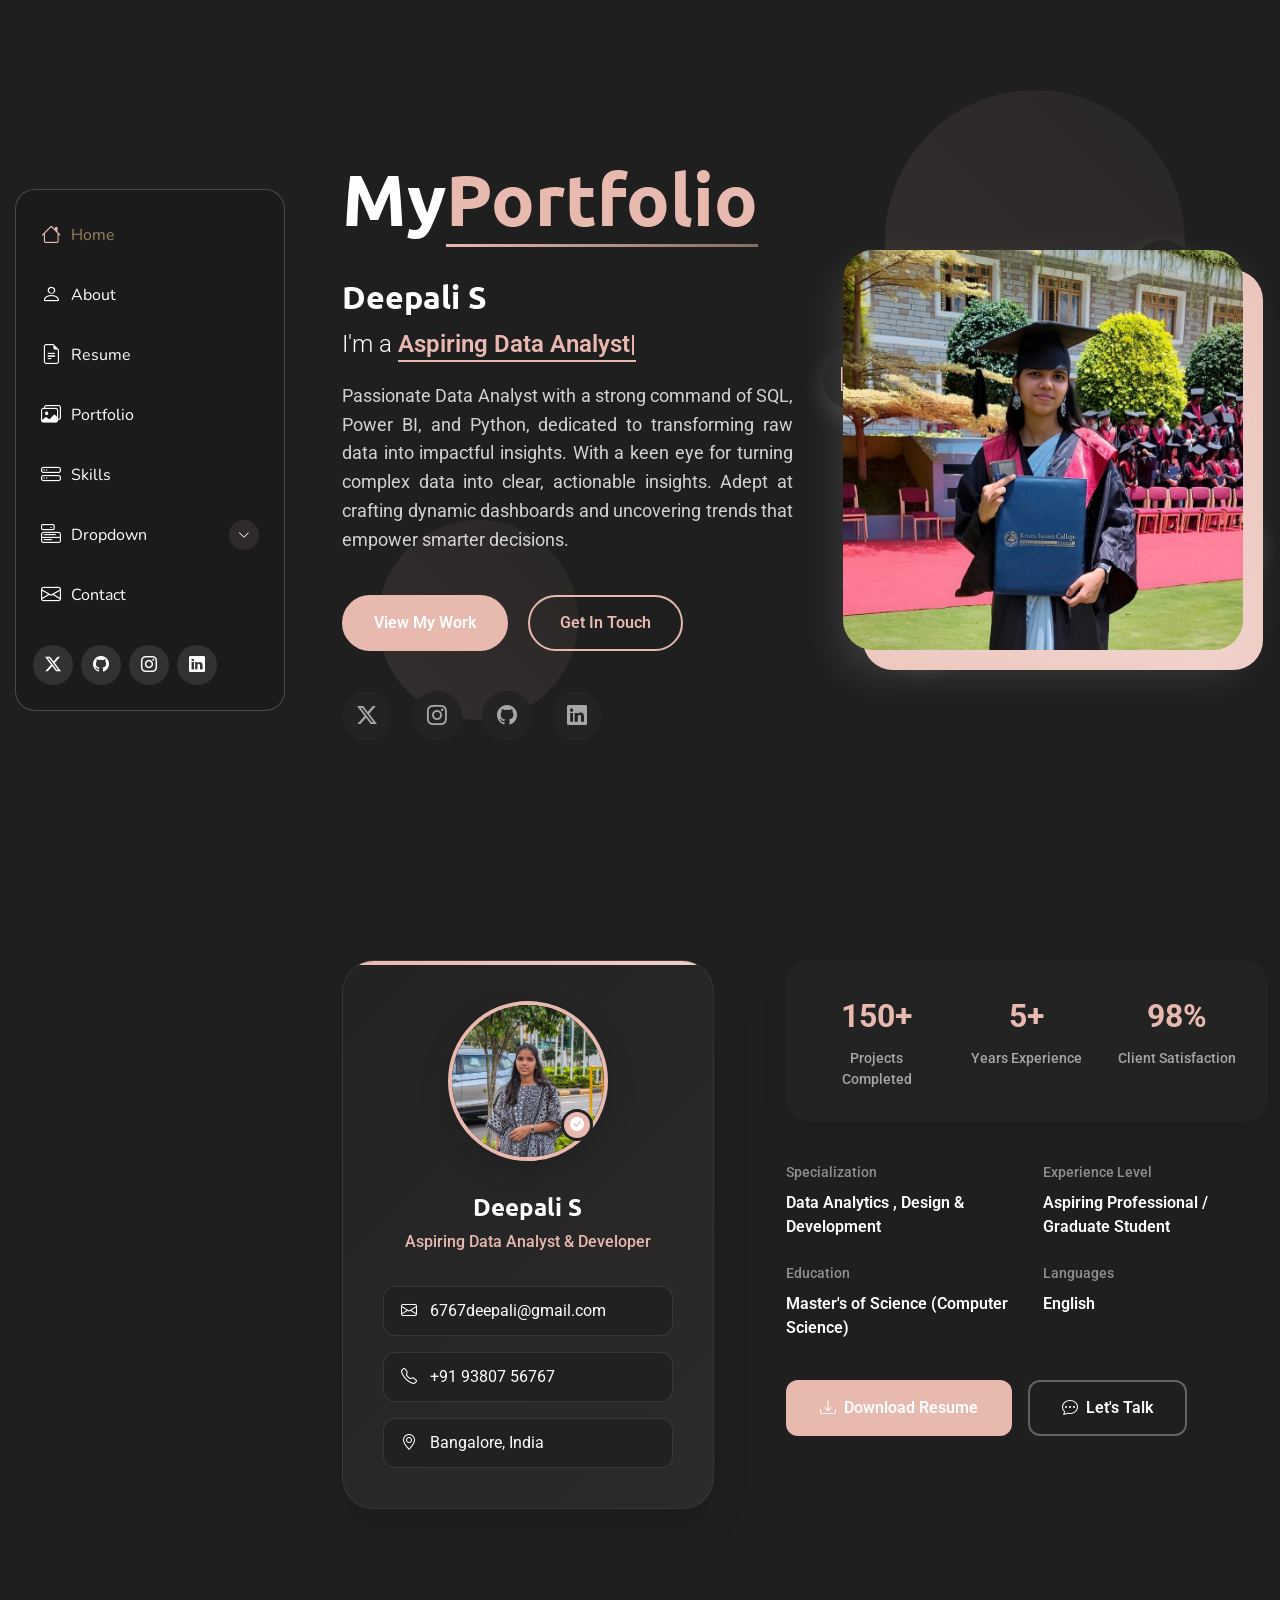
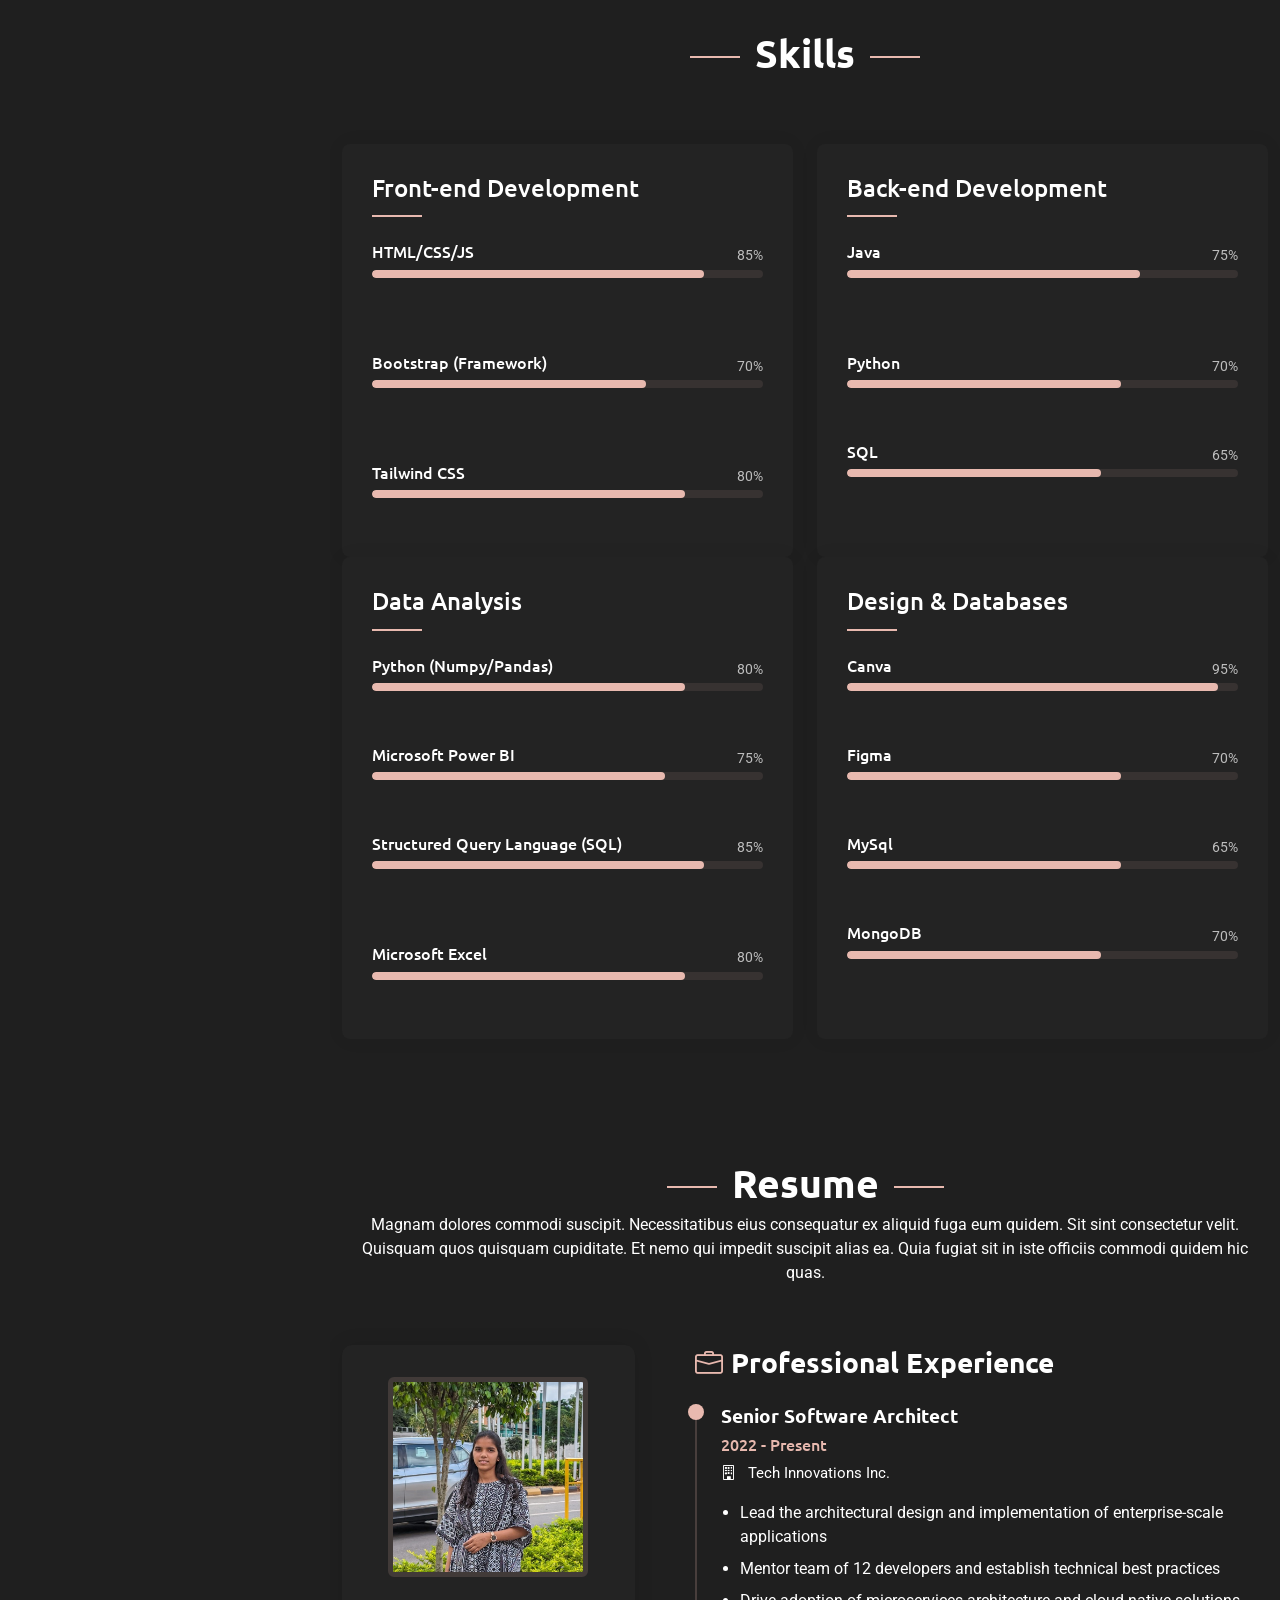
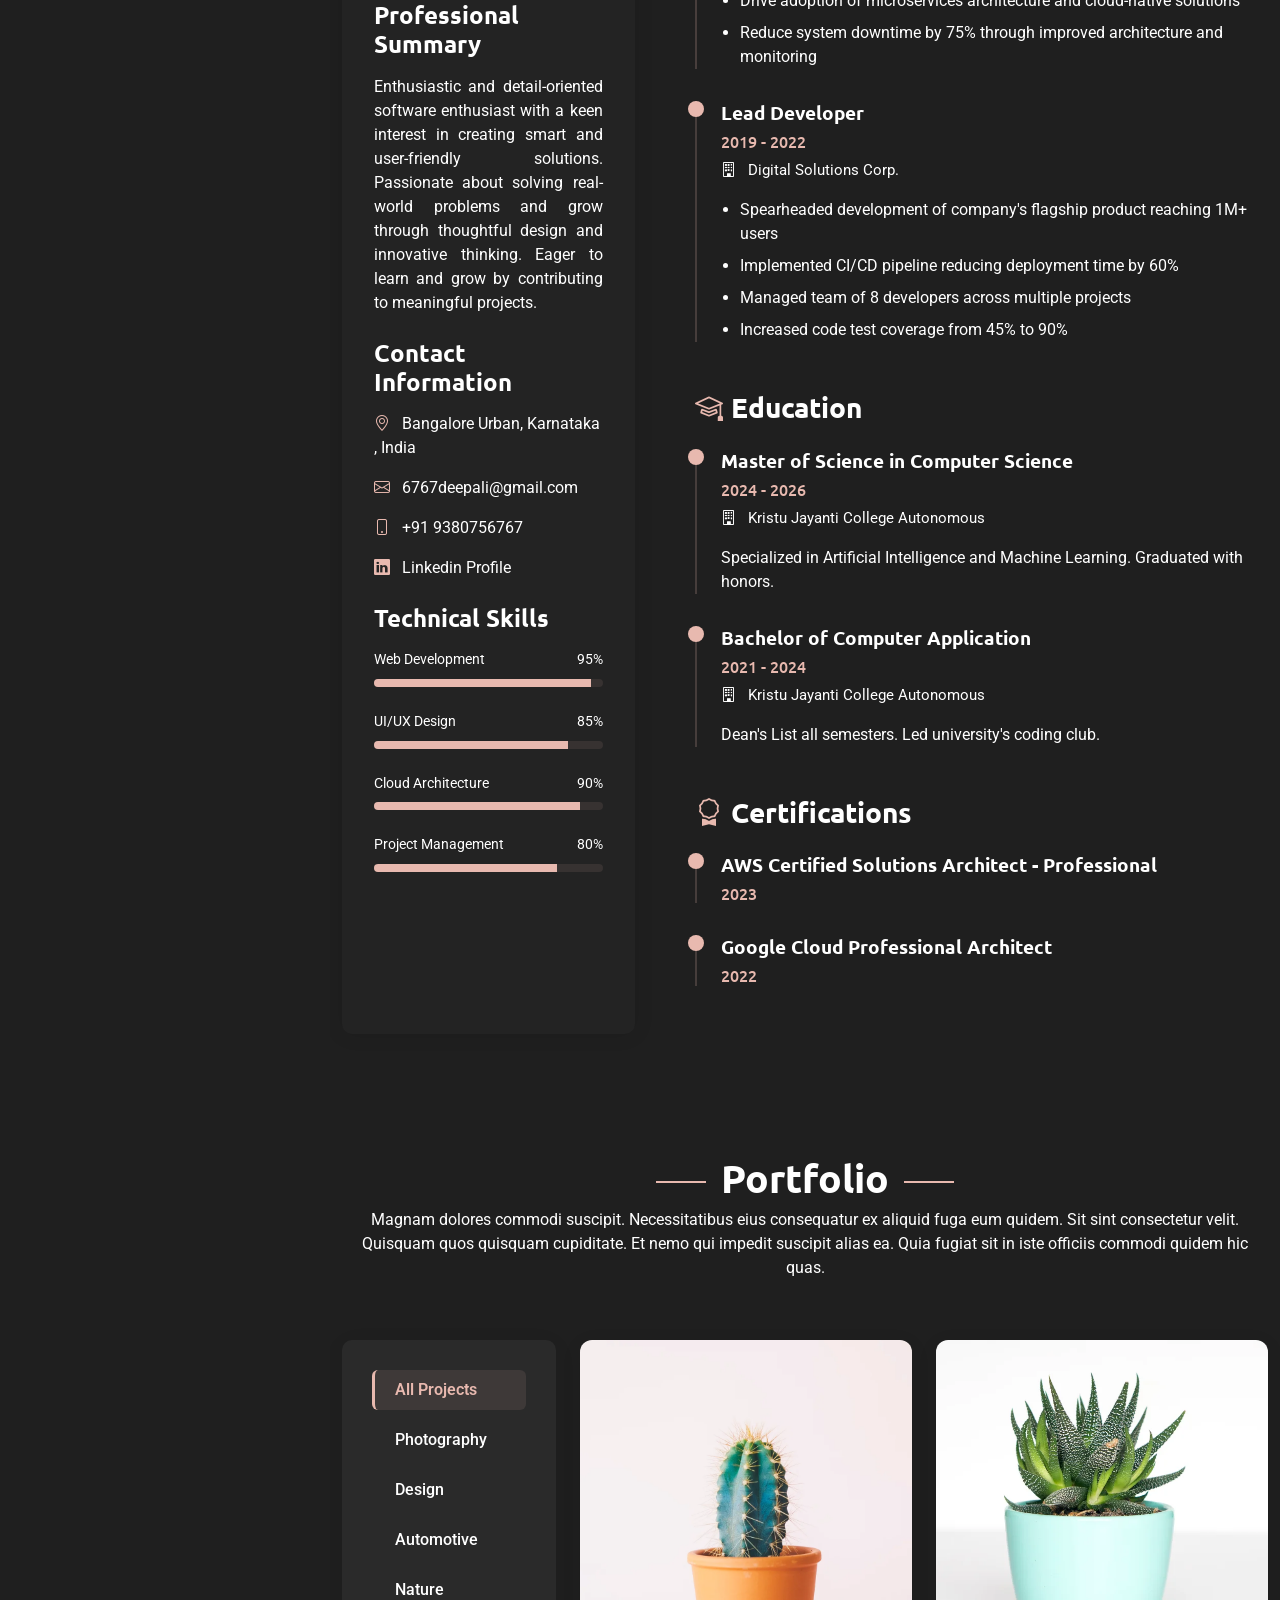
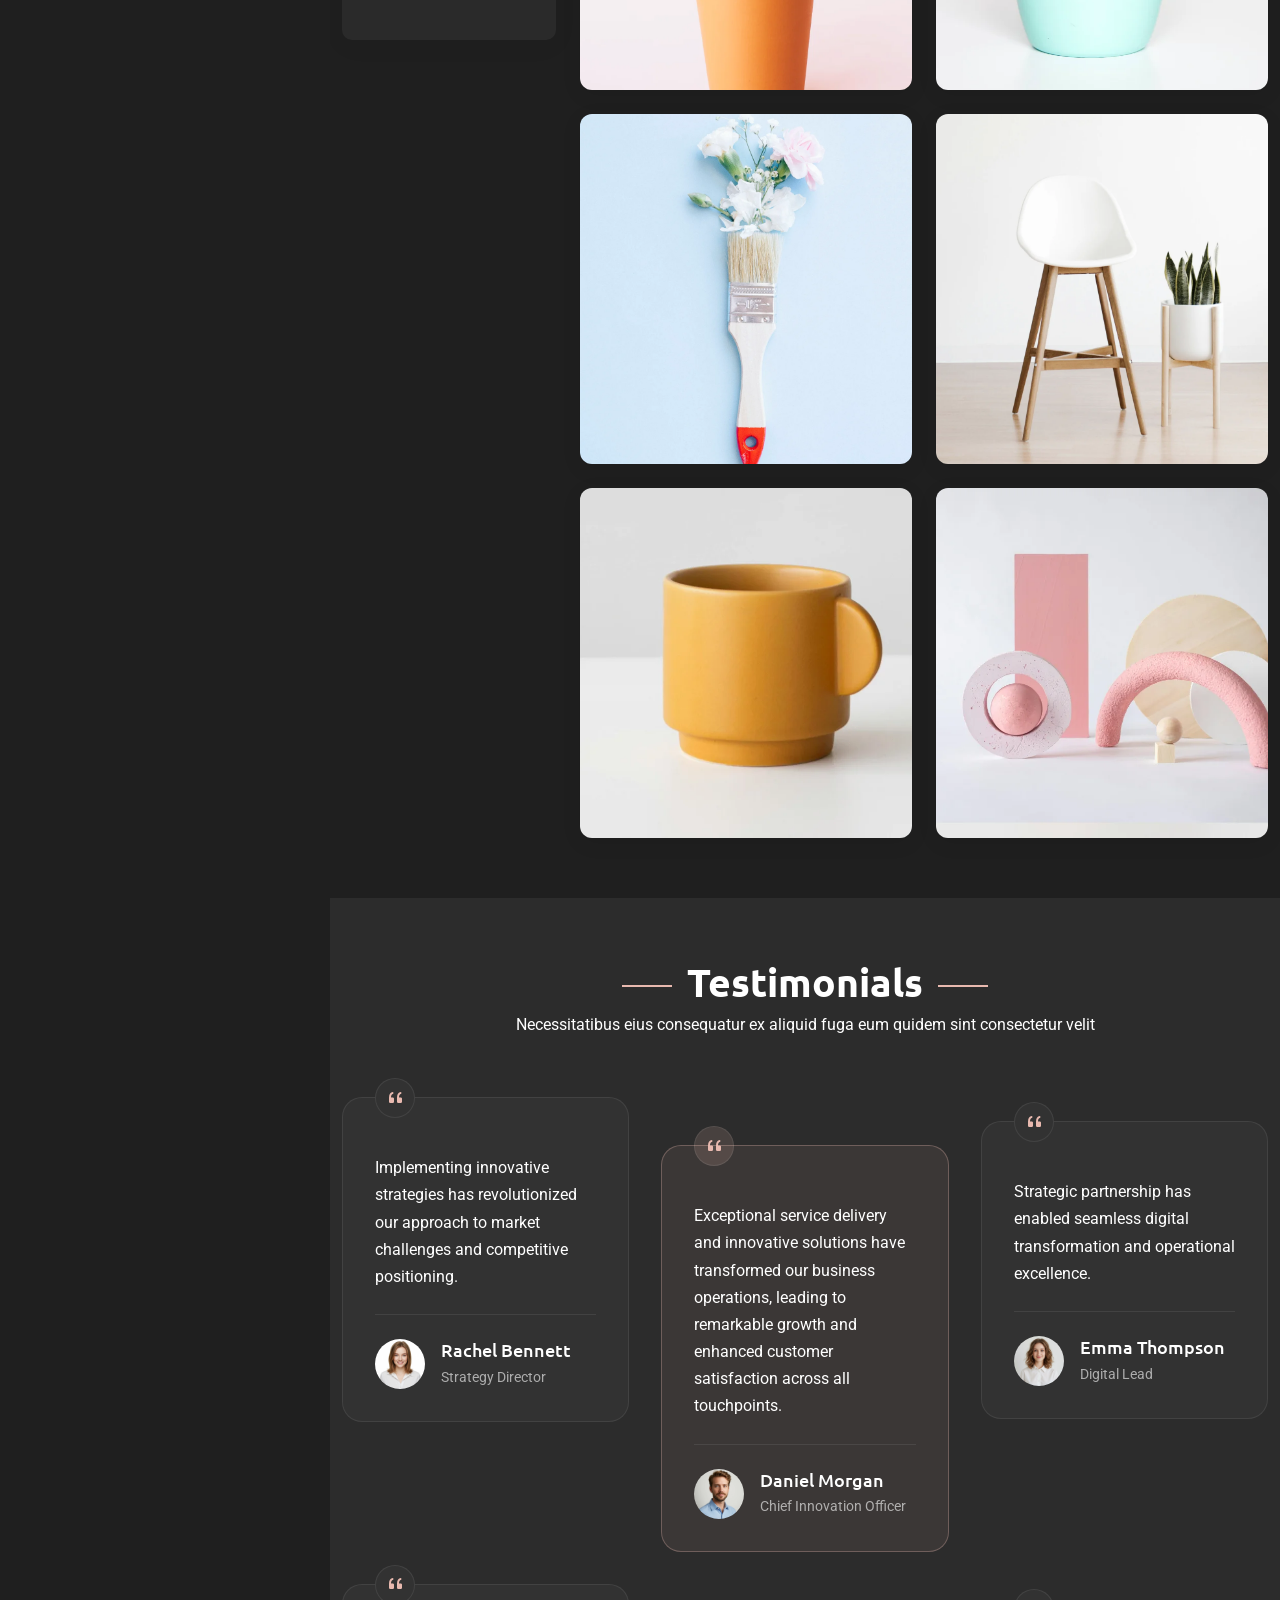
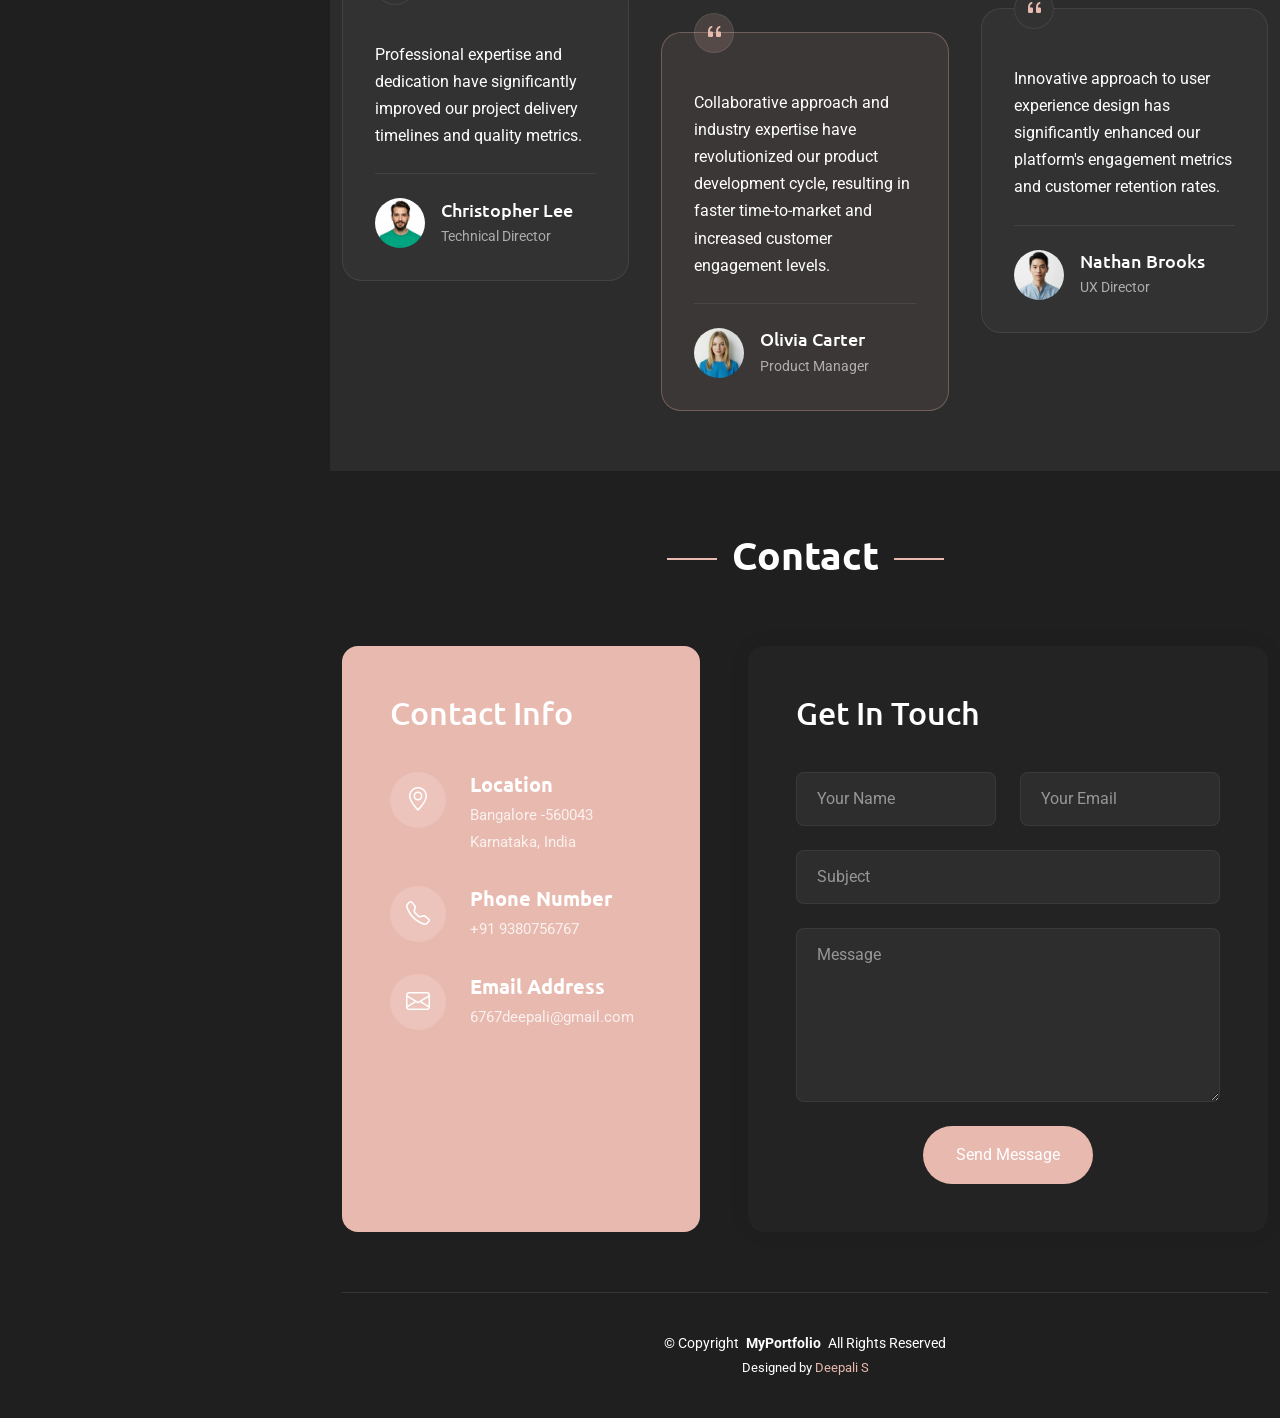
==== commit 120f4df1: "add" ====
--- a/index.html
+++ b/index.html
@@ -1203,7 +1203,7 @@
                         <h3>Get In Touch</h3><br>
 
                         <!-- ✅ Updated: form action and added PHP response support -->
-                        <form action="https://formsubmit.io/send/6767deepa@gmail.com" method="POST">
+                        <form action="https://formspree.io/f/mdkzqwaz" method="POST">
                             <!-- Redirect to thank you page after submission -->
                             <input type="hidden" name="_redirect" value="#">
 
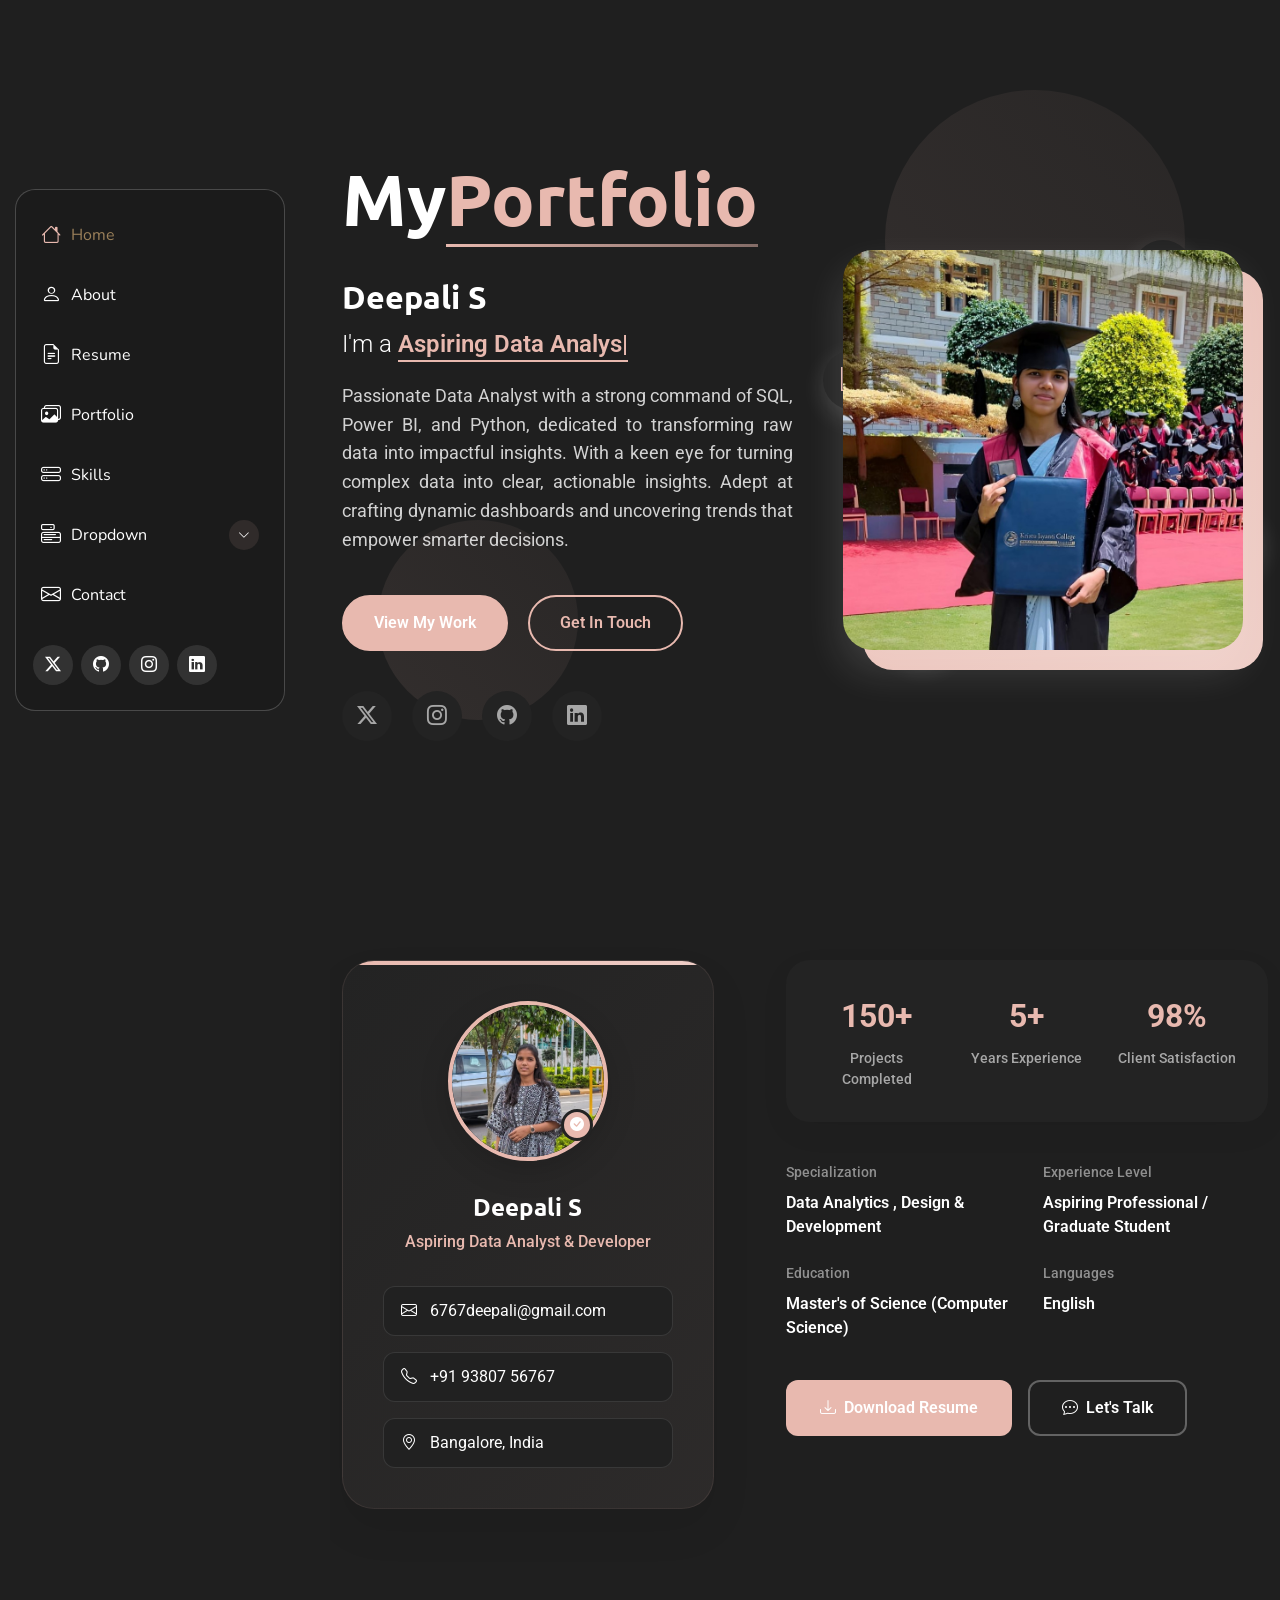
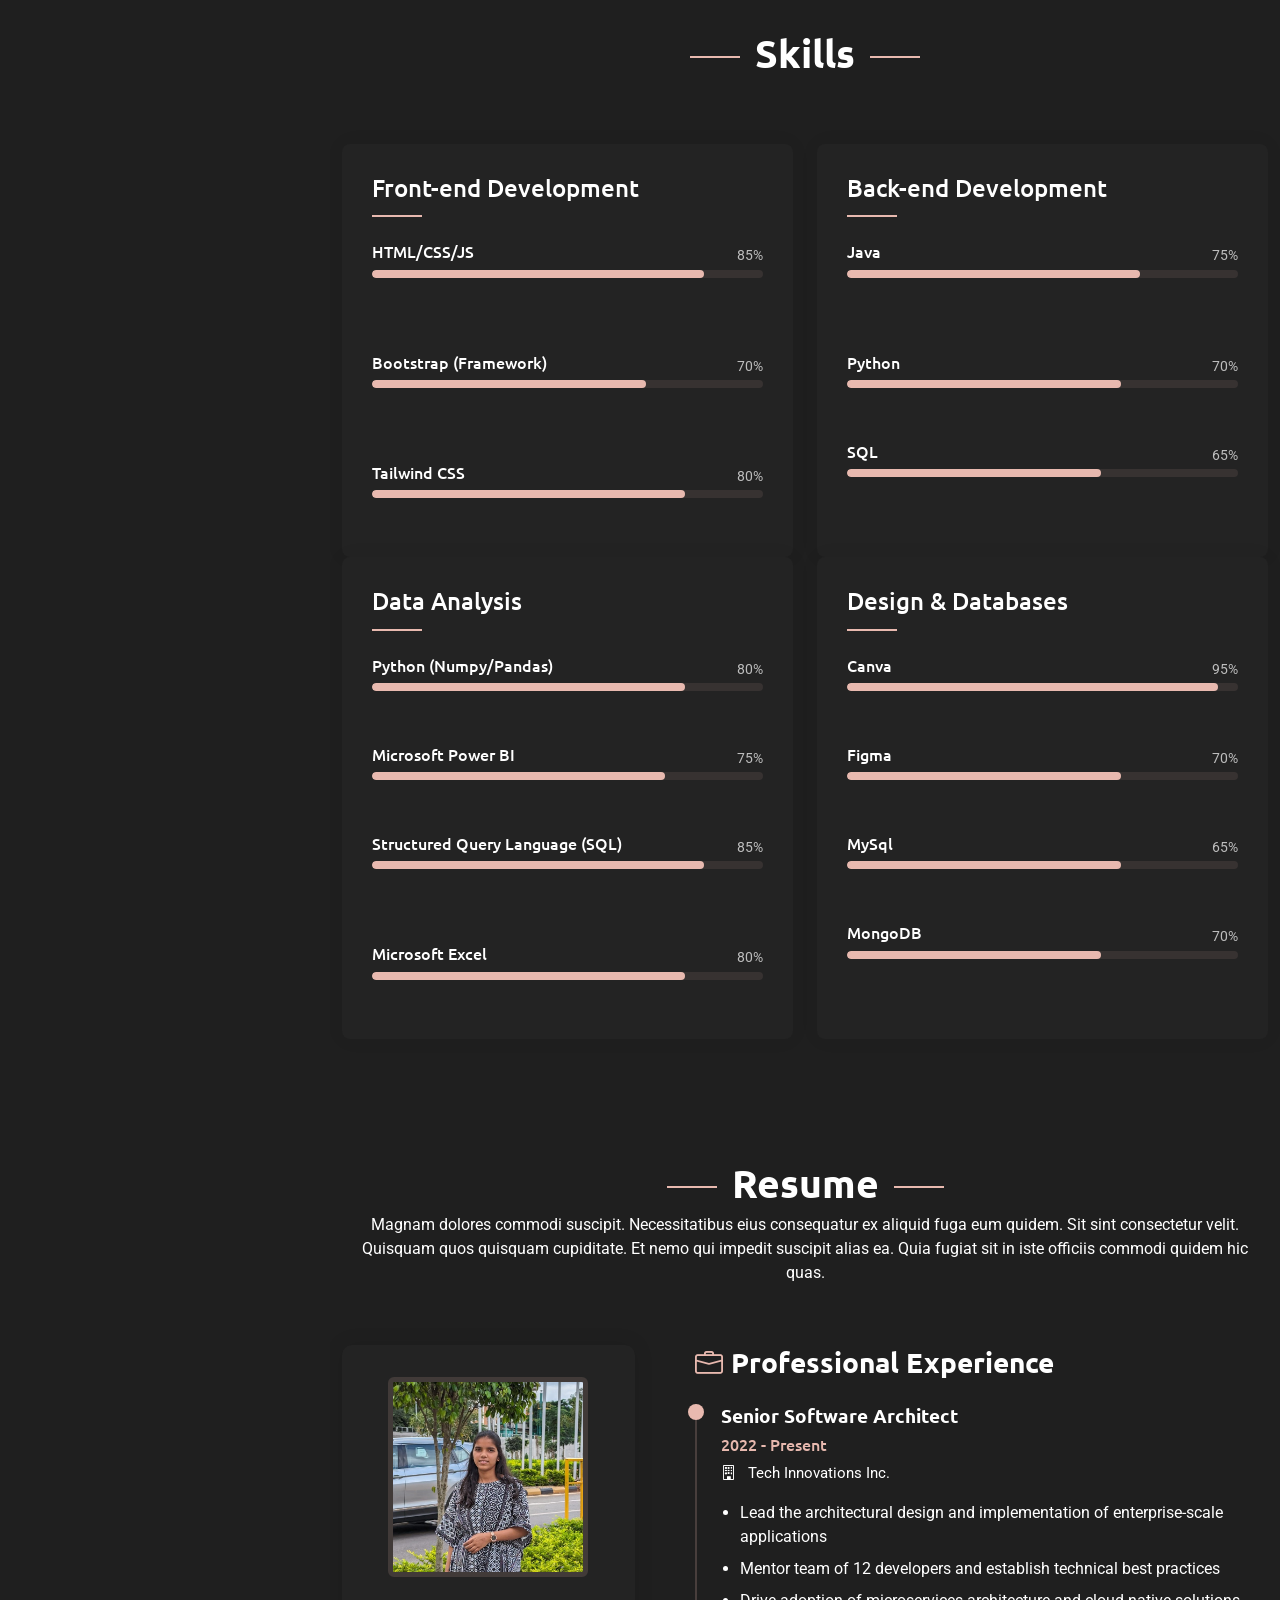
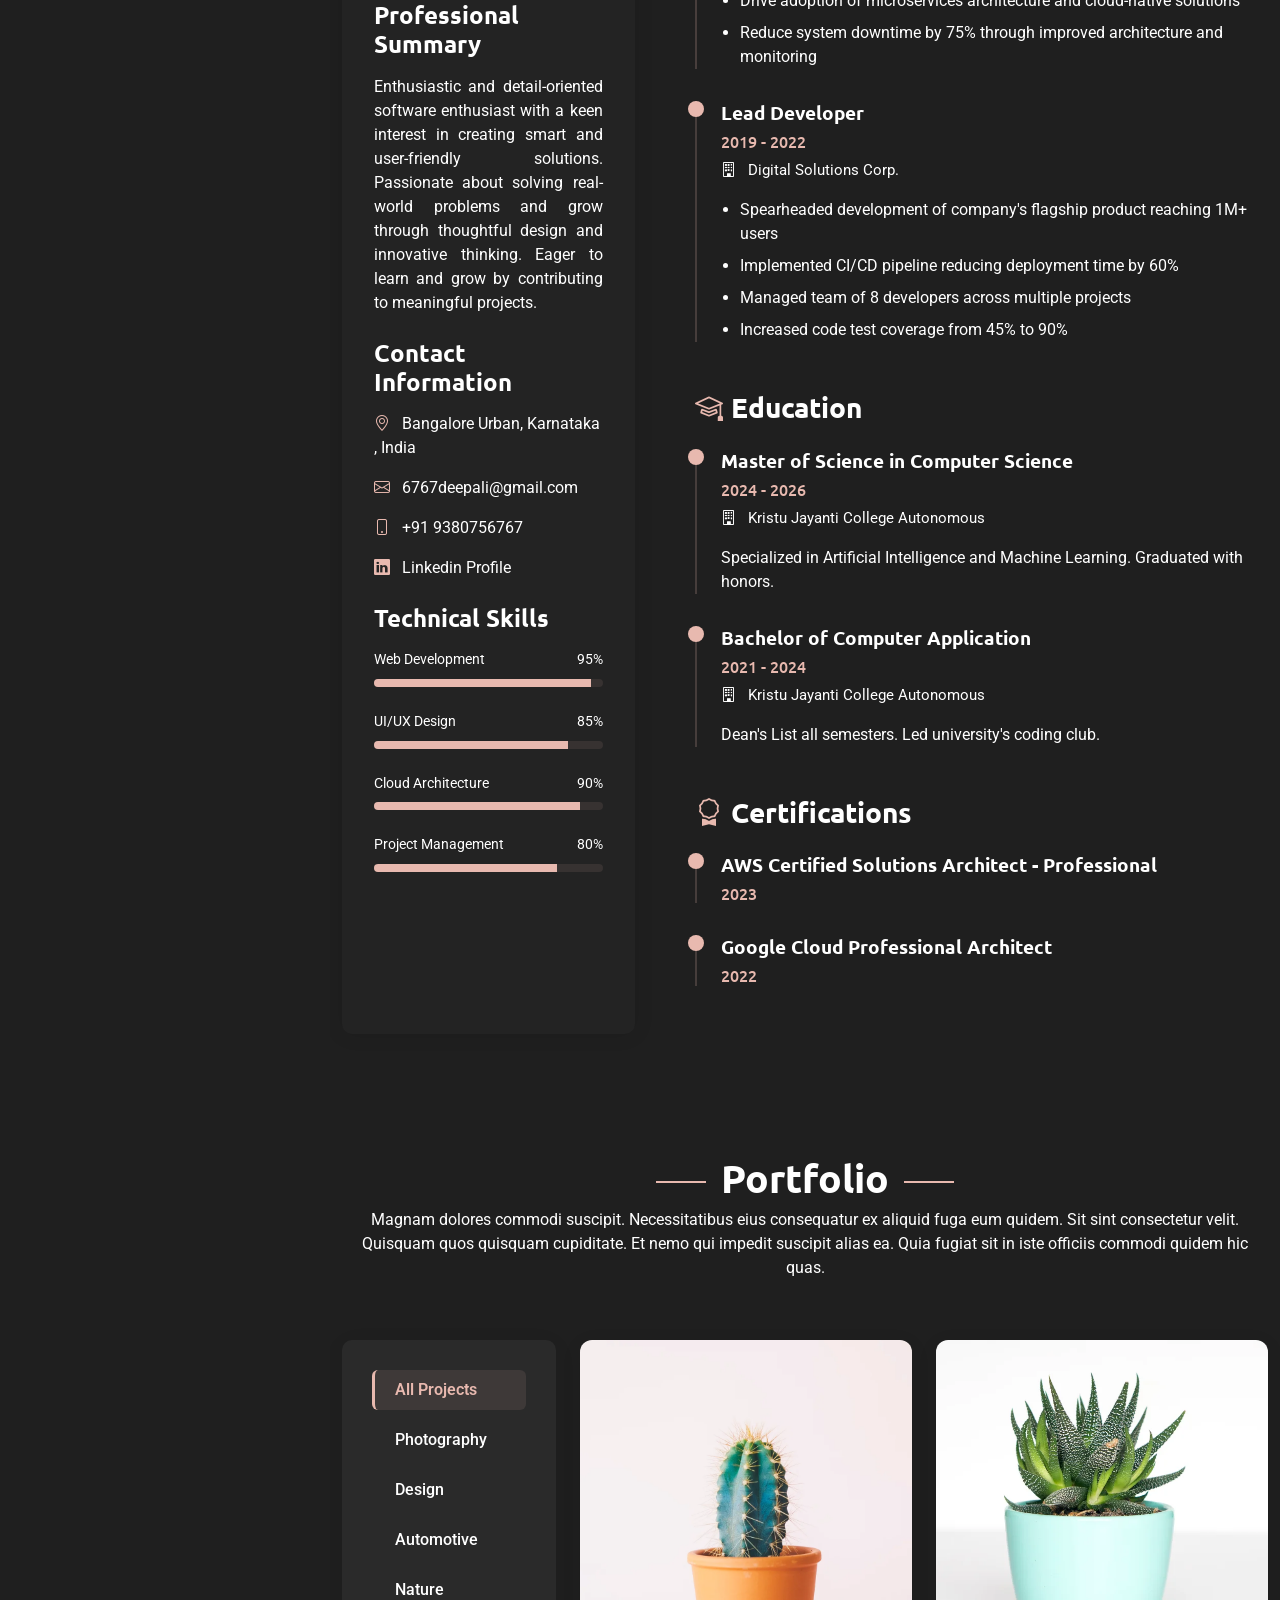
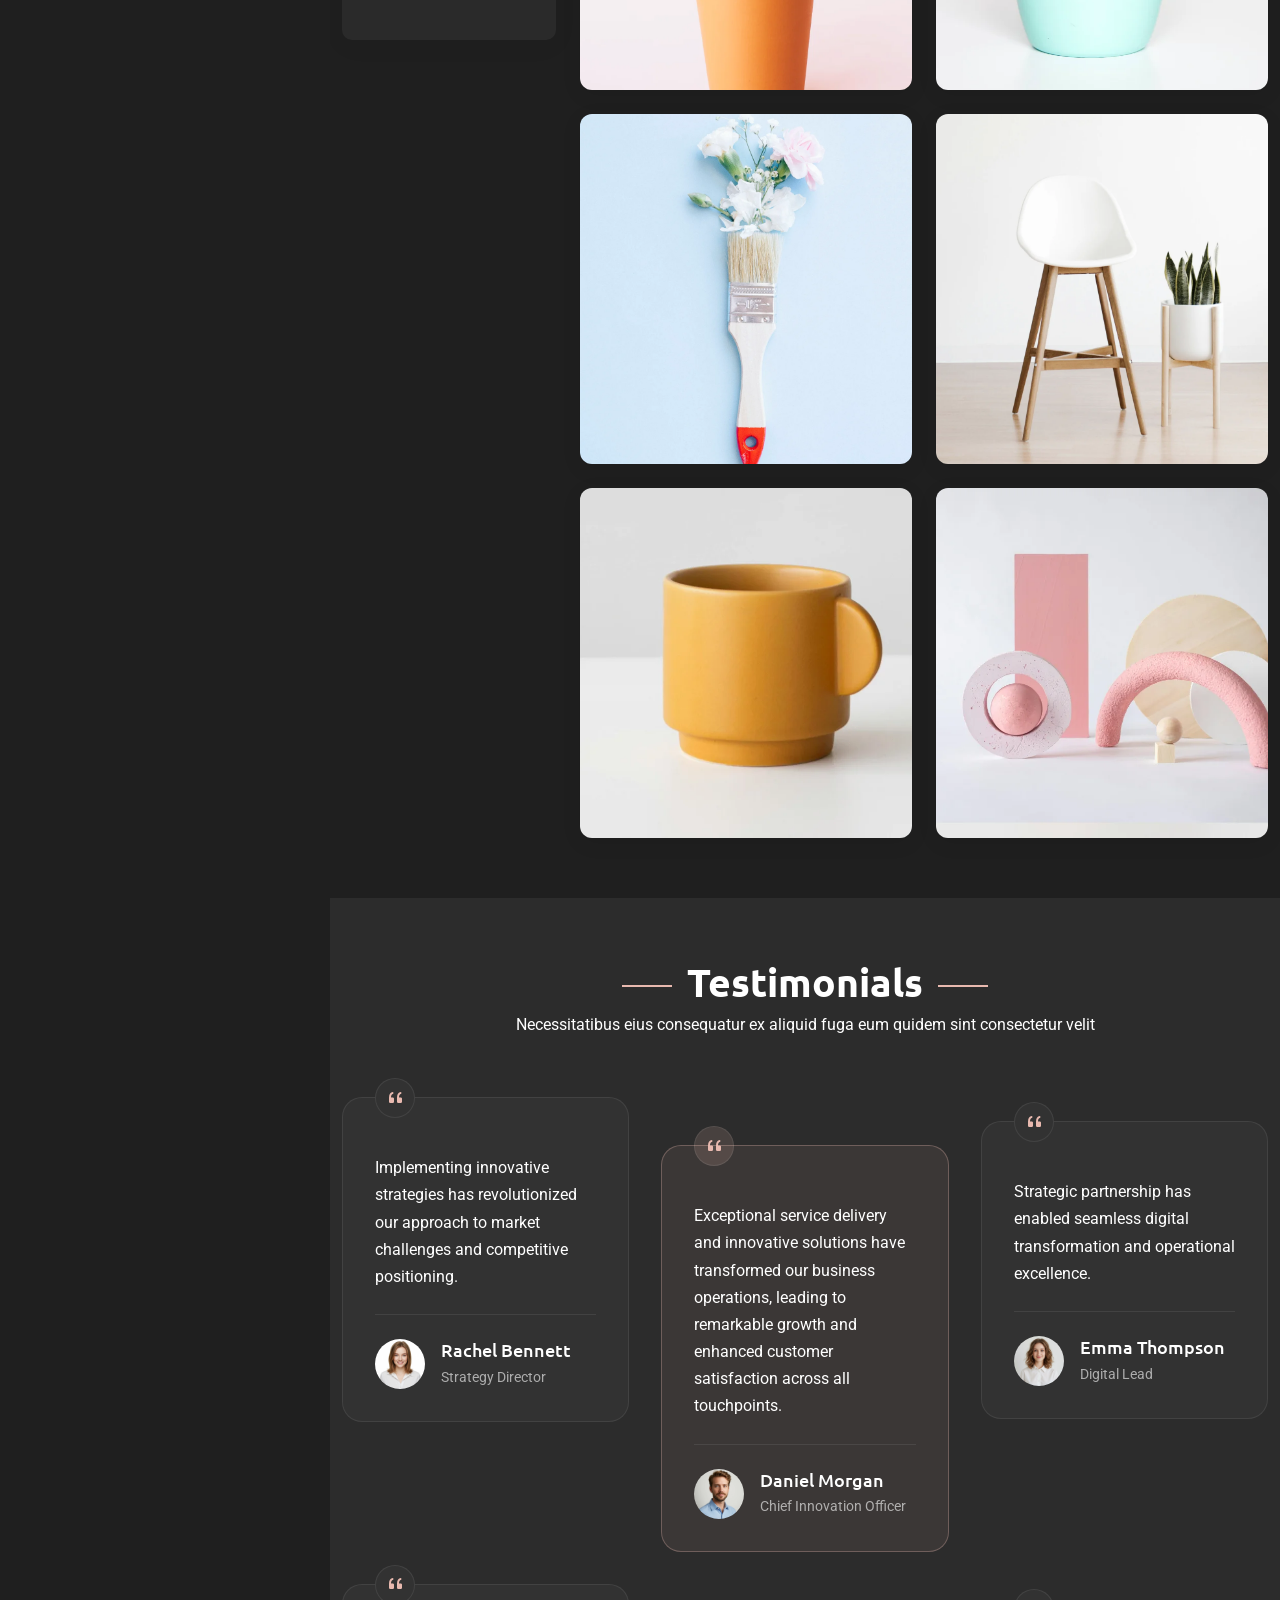
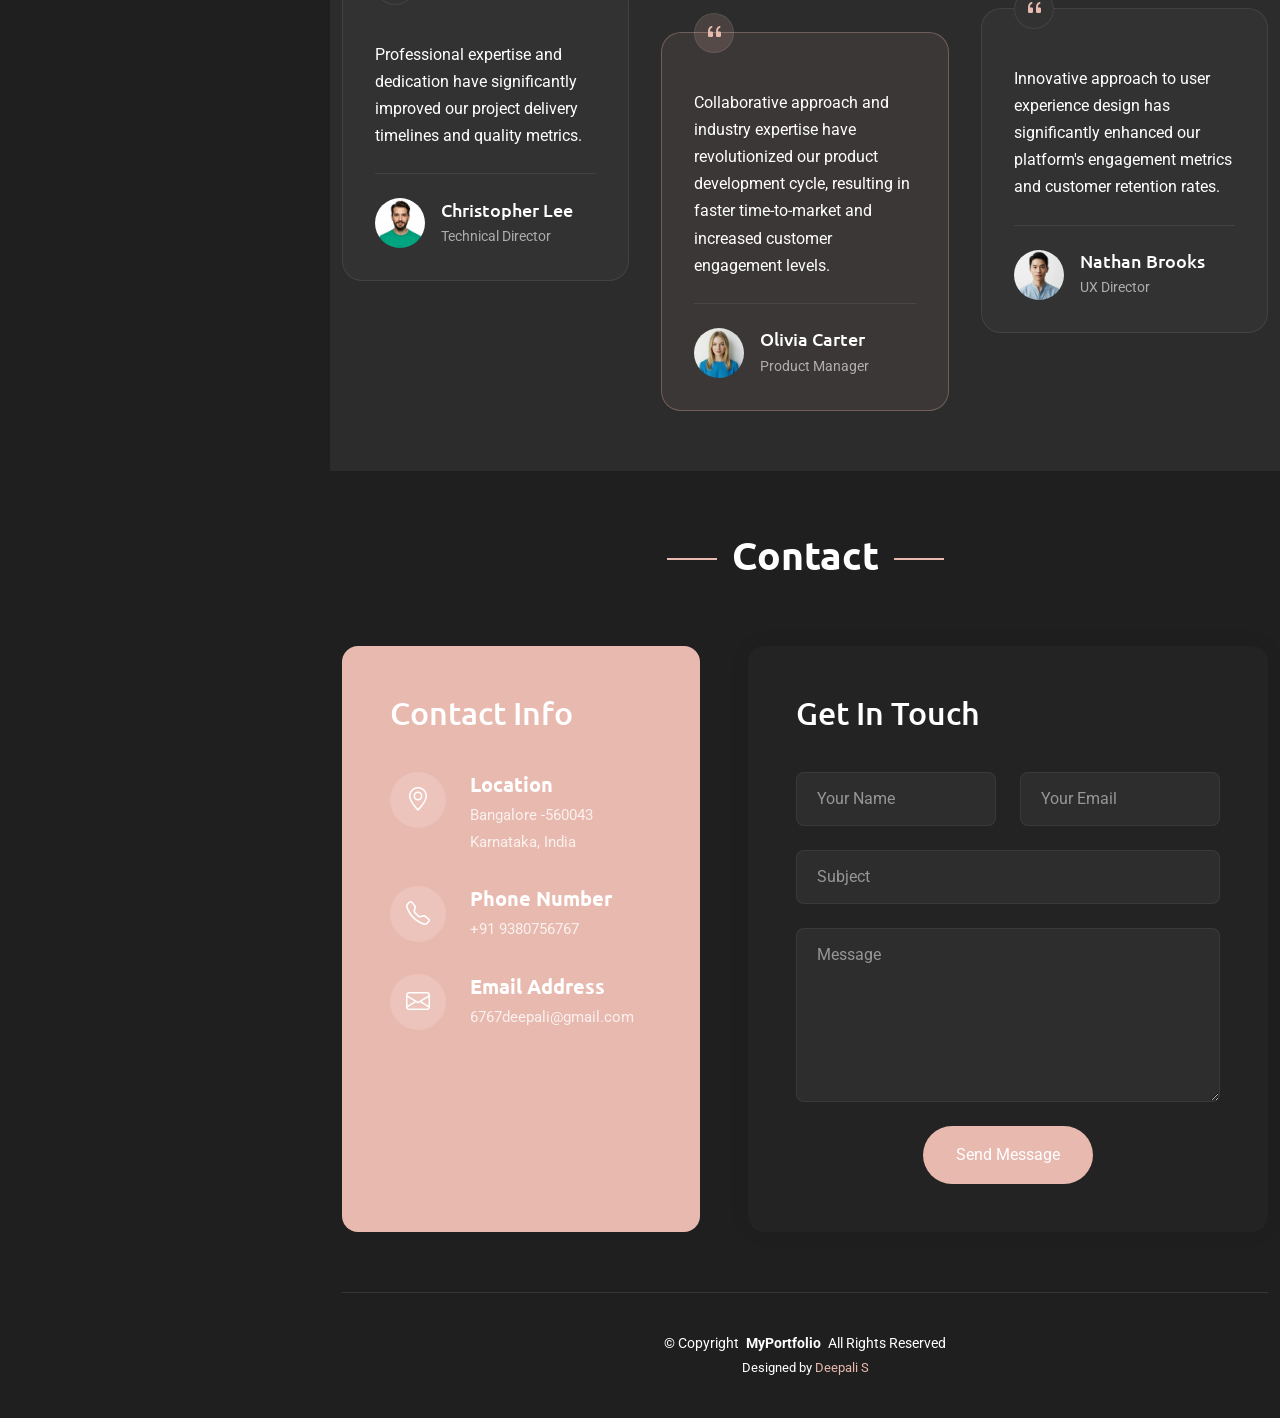
==== commit ff5faccf: "add" ====
--- a/index.html
+++ b/index.html
@@ -1202,7 +1202,7 @@
                     <div class="contact-form">
                         <h3>Get In Touch</h3><br>
 
-                        <!-- ✅ Updated: form action and added PHP response support -->
+                        <!-- ✅ Updated: form action and added PHP response support / for submitting form formspree is used -->
                         <form action="https://formspree.io/f/mdkzqwaz" method="POST">
                             <!-- Redirect to thank you page after submission -->
                             <input type="hidden" name="_redirect" value="#">
